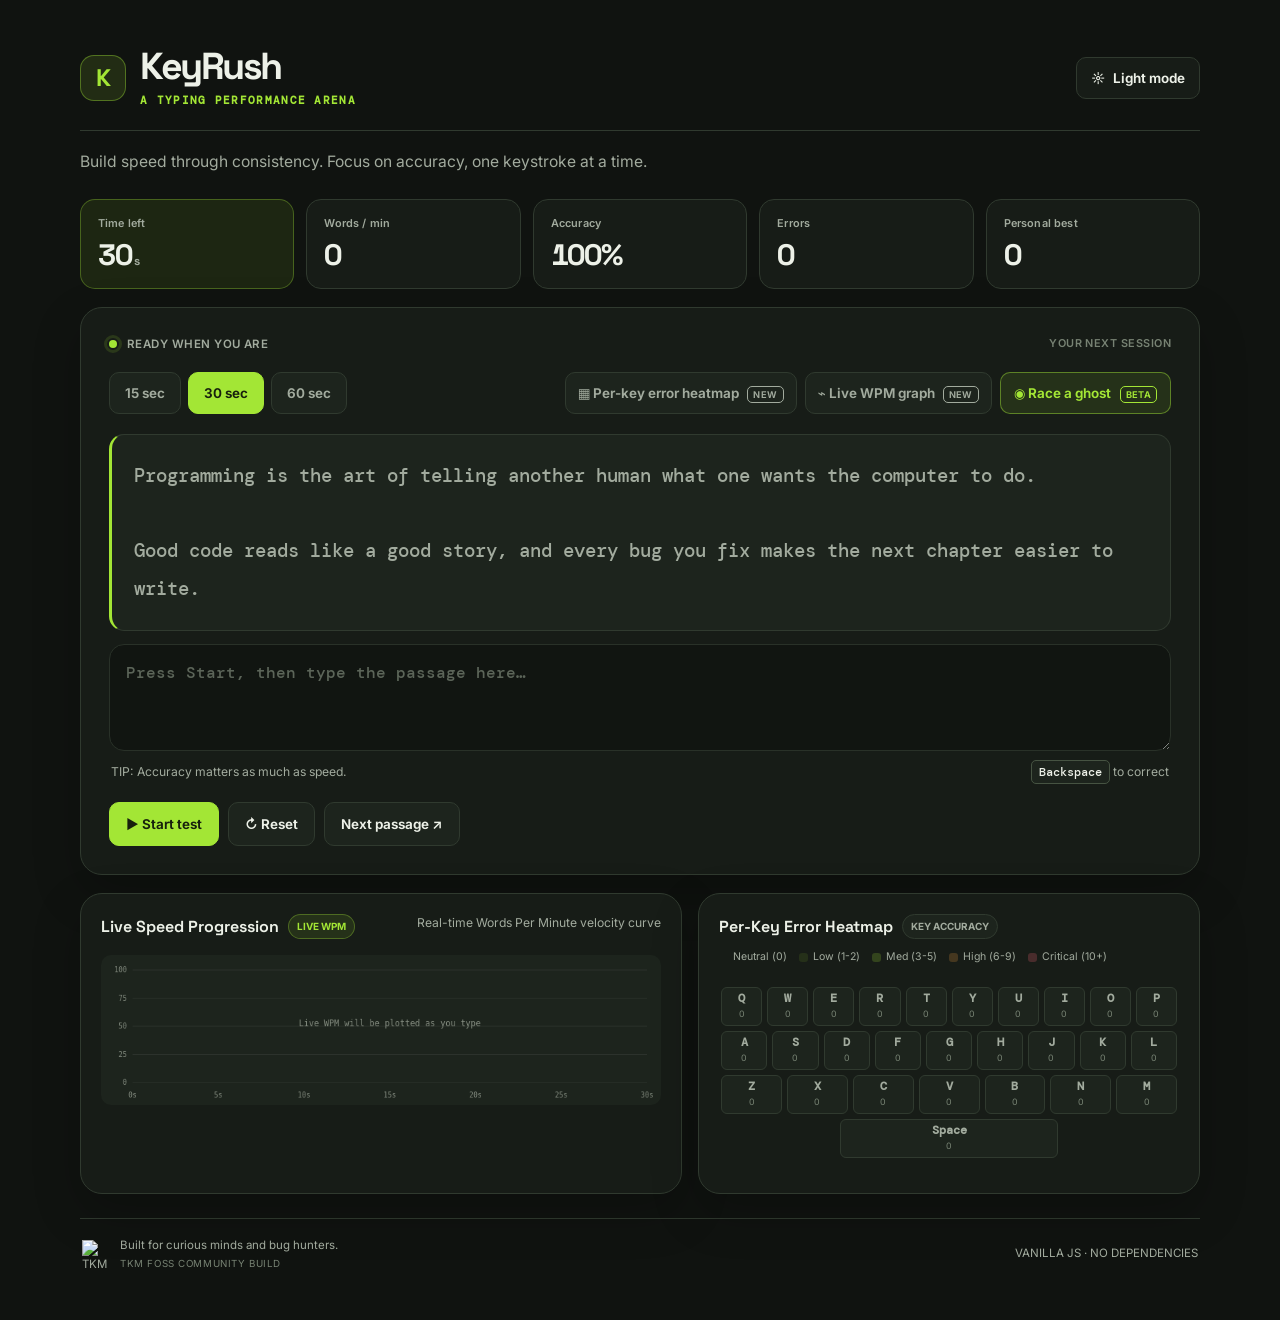
==== index.html @ ff3ed031 "feat(ui): introduce unified responsive Neo Minimal design" ====
<!DOCTYPE html>
<html lang="en">
<head>
  <meta charset="UTF-8" />
  <meta name="viewport" content="width=device-width, initial-scale=1.0" />
  <meta name="description" content="KeyRush by BrokenKey — a focused typing speed and accuracy practice arena." />
  <meta name="theme-color" content="#101310" />
  <title>KeyRush — Typing Practice</title>
  <link rel="preconnect" href="https://fonts.googleapis.com" />
  <link rel="preconnect" href="https://fonts.gstatic.com" crossorigin />
  <link href="https://fonts.googleapis.com/css2?family=DM+Mono:wght@400;500&family=Inter:wght@400;500;600;700;800&family=Space+Grotesk:wght@400;500;600;700&display=swap" rel="stylesheet" />
  <link rel="icon" type="image/png" sizes="64x64" href="assets/keyrush-wasd-favicon.png" />
  <link rel="apple-touch-icon" href="assets/keyrush-wasd-favicon.png" />
  <link rel="stylesheet" href="style.css" />
</head>
<body>
  <main class="container">
    <header class="topbar">
      <div class="brand">
        <a class="brand-mark" href="index.html" aria-label="KeyRush home">K</a>
        <div class="brand-copy"><h1>KeyRush</h1><p class="eyebrow">A TYPING PERFORMANCE ARENA</p><span id="wasd-tip" class="sr-only" aria-live="polite">HOVER / PRESS A KEY</span></div>
      </div>
      <button id="theme-btn" class="icon-btn" type="button" aria-label="Toggle light and dark mode">☼ <span>Light mode</span></button>
    </header>
    <p class="subtitle">Build speed through consistency. Focus on accuracy, one keystroke at a time.</p>

    <section class="stats" aria-label="Live typing statistics">
      <div class="stat"><span class="stat-label">Time left</span><span id="time" class="stat-value">30<span class="unit">s</span></span></div>
      <div class="stat"><span class="stat-label">Words / min</span><span id="wpm" class="stat-value">0</span></div>
      <div class="stat"><span class="stat-label">Accuracy</span><span id="accuracy" class="stat-value">100%</span></div>
      <div class="stat"><span class="stat-label">Errors</span><span id="mistakes" class="stat-value">0</span></div>
      <div class="stat"><span class="stat-label">Personal best</span><span id="best" class="stat-value">0</span></div>
    </section>

    <section class="test-panel">
      <div class="panel-heading"><div><span class="live-dot"></span><span id="status-label">READY WHEN YOU ARE</span></div><span class="tiny-label">YOUR NEXT SESSION</span></div>
      <div class="toolbar">
        <div class="timer-options" aria-label="Test duration">
          <button class="time-btn" data-time="15" type="button">15 sec</button>
          <button class="time-btn active" data-time="30" type="button">30 sec</button>
          <button class="time-btn" data-time="60" type="button">60 sec</button>
        </div>
        <div class="feature-buttons" aria-label="Experimental features">
          <button id="heatmap-btn" class="feature-btn" type="button">▦ Per-key error heatmap <span class="soon">NEW</span></button>
          <button id="wpm-graph-btn" class="feature-btn" type="button">⌁ Live WPM graph <span class="soon">NEW</span></button>
          <button id="ghost-btn" class="ghost-btn" type="button">◉ Race a ghost <span class="soon">BETA</span></button>
        </div>
      </div>
      <div id="passage" class="passage" aria-label="Text to type"></div>
      <label class="sr-only" for="typing-input">Type the passage here</label>
      <textarea id="typing-input" class="typing-input" rows="3" placeholder="Press Start, then type the passage here…" disabled spellcheck="false" autocapitalize="off" autocomplete="off"></textarea>
      <div class="input-hint"><span>TIP: Accuracy matters as much as speed.</span><span><kbd>Backspace</kbd> to correct</span></div>
      <div id="result" class="result hidden" role="status"></div>
      <div class="controls">
        <button id="start-btn" class="btn btn-primary" type="button">▶ Start test</button>
        <button id="reset-btn" class="btn btn-secondary" type="button">↻ Reset</button>
        <button id="next-btn" class="btn btn-secondary" type="button">Next passage ↗</button>
        <button id="replay-btn" class="btn btn-replay hidden" type="button">▶ Watch Replay</button>
      </div>
    </section>
    <section class="analytics-section" aria-label="Keystroke analytics and performance visualizations">
      <div id="wpm-card" class="analytics-card chart-card">
        <div class="card-header">
          <div class="card-title-group">
            <h3>Live Speed Progression</h3>
            <span class="badge live-badge">LIVE WPM</span>
          </div>
          <span class="card-subtitle">Real-time Words Per Minute velocity curve</span>
        </div>
        <div class="chart-wrapper">
          <canvas id="wpm-chart" width="800" height="200" aria-label="Live WPM chart"></canvas>
        </div>
      </div>

      <div id="heatmap-card" class="analytics-card heatmap-card">
        <div class="card-header">
          <div class="card-title-group">
            <h3>Per-Key Error Heatmap</h3>
            <span class="badge accuracy-badge">KEY ACCURACY</span>
          </div>
          <div class="heatmap-legend" aria-label="Heatmap intensity legend">
            <span class="legend-item"><span class="legend-swatch intensity-0"></span> Neutral (0)</span>
            <span class="legend-item"><span class="legend-swatch intensity-1"></span> Low (1-2)</span>
            <span class="legend-item"><span class="legend-swatch intensity-2"></span> Med (3-5)</span>
            <span class="legend-item"><span class="legend-swatch intensity-3"></span> High (6-9)</span>
            <span class="legend-item"><span class="legend-swatch intensity-4"></span> Critical (10+)</span>
          </div>
        </div>
        <div id="keyboard-layout" class="keyboard-layout" aria-label="Visual keyboard error distribution"></div>
      </div>
    </section>
    <footer><span class="foss-credit"><img src="assets/tkm-foss-logo.png" alt="TKM FOSS logo" /><span>Built for curious minds and bug hunters.<small>TKM FOSS COMMUNITY BUILD</small></span></span><span>VANILLA JS · NO DEPENDENCIES</span></footer>

    <!-- Session Replay Theater Modal -->
    <div id="replay-modal" class="replay-modal hidden" role="dialog" aria-modal="true" aria-labelledby="replay-title">
      <div class="replay-card">
        <div class="replay-header">
          <div class="replay-title-group">
            <span class="live-dot"></span>
            <h3 id="replay-title">Session Replay Theater</h3>
            <span class="badge live-badge">DIAGNOSTICS</span>
          </div>
          <button id="close-replay-btn" class="icon-btn" type="button" aria-label="Close replay">✕ <span>Close</span></button>
        </div>

        <div class="replay-hud" aria-label="Replay telemetry">
          <div class="hud-item">
            <span class="hud-label">Timeline</span>
            <span id="replay-time" class="hud-value">0.0s</span>
          </div>
          <div class="hud-item">
            <span class="hud-label">Instant Speed</span>
            <span id="replay-wpm" class="hud-value">0 <small class="unit">WPM</small></span>
          </div>
          <div class="hud-item">
            <span class="hud-label">Mistakes</span>
            <span id="replay-errors" class="hud-value">0</span>
          </div>
          <div class="hud-item">
            <span class="hud-label">Pace Status</span>
            <span id="replay-status" class="hud-value">READY</span>
          </div>
        </div>

        <div id="replay-passage" class="passage replay-passage" aria-label="Replay text visualization"></div>

        <div class="scrubber-container">
          <div class="scrubber-header">
            <span>SCRUBBER TIMELINE</span>
            <span id="scrubber-timestamp">0.0s / 0.0s</span>
          </div>
          <input id="replay-scrubber" class="replay-scrubber" type="range" min="0" max="1000" value="0" step="20" aria-label="Replay timeline scrubber" />
        </div>

        <div class="replay-controls">
          <div class="playback-actions">
            <button id="replay-play-btn" class="btn btn-primary" type="button">▶ Play</button>
            <button id="replay-restart-btn" class="btn btn-secondary" type="button">↻ Restart</button>
          </div>
          <div class="speed-selector" role="group" aria-label="Playback speed">
            <span class="speed-label">Speed:</span>
            <button class="speed-btn active" data-speed="1" type="button">1x</button>
            <button class="speed-btn" data-speed="1.5" type="button">1.5x</button>
            <button class="speed-btn" data-speed="2" type="button">2x</button>
          </div>
        </div>
        <div class="replay-hint"><kbd>Space</kbd> Play/Pause &bull; <kbd>←</kbd> <kbd>→</kbd> Seek 1s &bull; <kbd>Esc</kbd> Close</div>
      </div>
    </div>

  </main>
  <script src="script.js"></script>
  <script src="assets/ui-kit.min.js" defer></script>
</body>
</html>
---- style.css ----
/* =========================================================
   BROKENKEY PHASE 1 — NEO MINIMAL DESIGN SYSTEM
   Shared visual language for KeyRush and Ghost Mode.
   Existing application logic and element IDs are preserved.
   ========================================================= */

:root {
  color-scheme: dark;
  --page: #101310;
  --surface: #171c17;
  --surface-raised: #1d241d;
  --surface-soft: #222a21;
  --text: #edf1e8;
  --muted: #a2ab9e;
  --subtle: #778273;
  --border: #303a2f;
  --border-strong: #465342;
  --accent: #a3e635;
  --accent-strong: #8bc928;
  --accent-ink: #17200d;
  --correct: #a3e635;
  --wrong: #ff687a;
  --focus: #c8ff73;
  --shadow-soft: 0 18px 48px rgba(0, 0, 0, .22);
  --radius-sm: 10px;
  --radius-md: 15px;
  --radius-lg: 22px;
  --content-width: 1120px;
  --space-1: 4px;
  --space-2: 8px;
  --space-3: 12px;
  --space-4: 16px;
  --space-5: 20px;
  --space-6: 24px;
  --space-8: 32px;
  --space-10: 40px;
  --font-display: "Space Grotesk", Inter, system-ui, sans-serif;
  --font-body: Inter, system-ui, -apple-system, BlinkMacSystemFont, "Segoe UI", sans-serif;
  --font-mono: "DM Mono", "SFMono-Regular", Consolas, monospace;
  --heading: var(--text);
  --sub: var(--muted);
  --psg2: rgba(255, 104, 122, .12);
  --std: var(--text);
  --dgreen: var(--accent-strong);
  --grid: transparent;
  --panel: var(--surface);
  --panel2: var(--surface-raised);
  --accent-ink: #17200d;
}

body.light-mode {
  color-scheme: light;
  --page: #f5f7f1;
  --surface: #ffffff;
  --surface-raised: #edf1e8;
  --surface-soft: #e4eadc;
  --text: #20291d;
  --muted: #596653;
  --subtle: #71806a;
  --border: #d8e0d0;
  --border-strong: #b8c6ad;
  --accent: #557d1a;
  --accent-strong: #426514;
  --accent-ink: #ffffff;
  --correct: #28764d;
  --wrong: #c7354d;
  --focus: #355d0d;
  --heading: #20291d;
  --sub: #596653;
  --psg2: rgba(199, 53, 77, .1);
  --std: #20291d;
  --dgreen: #426514;
  --panel: var(--surface);
  --panel2: var(--surface-raised);
  --shadow-soft: 0 14px 38px rgba(34, 48, 26, .09);
  background-color: var(--page);
  background-image: none;
}

* {
  box-sizing: border-box;
}

html {
  min-width: 320px;
  background: var(--page);
  scroll-behavior: smooth;
}

body {
  min-height: 100vh;
  display: block;
  margin: 0;
  padding: clamp(20px, 4vw, 48px) clamp(14px, 3vw, 32px);
  background: var(--page);
  color: var(--text);
  font-family: var(--font-body);
  line-height: 1.55;
  -webkit-font-smoothing: antialiased;
  text-rendering: optimizeLegibility;
}

.container {
  width: min(100%, var(--content-width));
  max-width: var(--content-width);
  margin: 0 auto;
}

.topbar {
  display: flex;
  align-items: center;
  justify-content: space-between;
  gap: 22px;
  margin: 0 0 26px;
  padding: 0 0 22px;
  border: 0;
  border-bottom: 1px solid var(--border);
}

.brand {
  display: flex;
  align-items: center;
  gap: 14px;
  min-width: 0;
}

.brand-mark {
  display: grid;
  flex: 0 0 46px;
  width: 46px;
  height: 46px;
  place-items: center;
  border: 1px solid rgba(163, 230, 53, .38);
  border-radius: 14px;
  background: rgba(163, 230, 53, .12);
  color: var(--accent);
  font: 700 24px/1 var(--font-display);
  text-decoration: none;
}

.brand-copy h1,
.brand h1 {
  margin: 0;
  color: var(--text);
  font: 700 clamp(1.8rem, 4vw, 2.35rem)/1 var(--font-display);
  letter-spacing: -.065em;
  text-transform: none;
}

.eyebrow {
  margin: 7px 0 0;
  color: var(--accent);
  font: 600 .68rem/1.4 var(--font-mono);
  letter-spacing: .12em;
  text-transform: uppercase;
}

.icon-btn,
.ghost-btn,
.time-btn,
.btn,
.feature-btn,
.rules-btn,
.speed-btn {
  min-height: 42px;
  border-radius: var(--radius-sm);
  font-family: var(--font-body);
  font-size: .84rem;
  font-weight: 650;
  letter-spacing: 0;
  text-transform: none;
  transition: background-color .16s ease, border-color .16s ease, color .16s ease, transform .16s ease, box-shadow .16s ease;
}

.icon-btn {
  border: 1px solid var(--border);
  background: var(--surface);
  color: var(--text);
  padding: 10px 14px;
}

.icon-btn:hover,
.btn:hover,
.ghost-btn:hover,
.time-btn:hover,
.feature-btn:hover,
.rules-btn:hover,
.speed-btn:hover {
  transform: translateY(-1px);
  box-shadow: none;
}

.icon-btn span {
  margin-left: 5px;
}

.subtitle {
  max-width: 720px;
  margin: -8px 0 24px;
  color: var(--muted);
  font-size: .98rem;
  line-height: 1.65;
}

.stats {
  display: grid;
  grid-template-columns: repeat(5, minmax(0, 1fr));
  gap: 12px;
  margin: 0 0 18px;
  border: 0;
}

.stat {
  min-width: 0;
  padding: 16px 17px;
  border: 1px solid var(--border);
  border-radius: var(--radius-md);
  background: var(--surface);
}

.stat:last-child {
  border-right: 1px solid var(--border);
}

.stat:first-child {
  border-color: rgba(163, 230, 53, .32);
  background: rgba(163, 230, 53, .09);
  color: var(--text);
}

body.light-mode .stat:first-child {
  border-color: rgba(85, 125, 26, .25);
  background: rgba(85, 125, 26, .08);
  color: var(--text);
}

.stat-label {
  display: block;
  margin-bottom: 8px;
  color: var(--muted);
  font: 600 .68rem/1.4 var(--font-body);
  letter-spacing: .015em;
  text-transform: none;
}

.stat-value {
  color: var(--text);
  font: 700 clamp(1.35rem, 3vw, 1.85rem)/1.1 var(--font-display);
  letter-spacing: -.045em;
  font-variant-numeric: tabular-nums;
}

.stat:first-child .stat-label,
.stat:first-child .unit {
  color: var(--muted);
}

.unit {
  color: var(--muted);
  font-size: .75rem;
  margin-left: 3px;
}

.test-panel,
.analytics-card {
  border: 1px solid var(--border);
  border-radius: var(--radius-lg);
  background: var(--surface);
  box-shadow: var(--shadow-soft);
}

.test-panel {
  padding: clamp(18px, 3vw, 28px);
}

.panel-heading {
  display: flex;
  align-items: center;
  justify-content: space-between;
  gap: 12px;
  color: var(--muted);
  font: 600 .72rem/1.4 var(--font-body);
  letter-spacing: .04em;
  text-transform: uppercase;
}

.panel-heading > div {
  display: flex;
  align-items: center;
}

.live-dot {
  width: 8px;
  height: 8px;
  margin-right: 10px;
  border-radius: 50%;
  background: var(--accent);
  outline: 3px solid rgba(163, 230, 53, .14);
  outline-offset: 2px;
}

.tiny-label {
  color: var(--subtle);
  font-size: .68rem;
}

.toolbar {
  display: flex;
  align-items: center;
  justify-content: space-between;
  flex-wrap: wrap;
  gap: 14px;
  margin: 20px 0;
}

.timer-options {
  display: flex;
  flex-wrap: wrap;
  gap: 7px;
}

.time-btn {
  padding: 10px 15px;
  border: 1px solid var(--border);
  background: var(--surface-raised);
  color: var(--muted);
}

.time-btn:last-child {
  border-right: 1px solid var(--border);
}

.time-btn.active {
  border-color: var(--accent);
  background: var(--accent);
  color: var(--accent-ink);
}

.feature-buttons {
  display: flex;
  align-items: center;
  justify-content: flex-end;
  flex-wrap: wrap;
  gap: 8px;
  max-width: none;
  margin: 0;
  transform: none;
}

.feature-btn {
  margin: 0 !important;
  padding: 10px 12px;
  border: 1px solid var(--border);
  background: var(--surface-raised);
  color: var(--muted);
}

.feature-btn:hover {
  border-color: var(--border-strong);
  color: var(--text);
}

.ghost-btn {
  padding: 10px 13px;
  border: 1px solid rgba(163, 230, 53, .45);
  background: rgba(163, 230, 53, .1);
  color: var(--accent);
}

.soon {
  margin-left: 5px;
  padding: 2px 5px;
  border: 1px solid currentColor;
  border-radius: 5px;
  font-size: .58rem;
  letter-spacing: .04em;
}

.passage {
  min-height: 145px;
  padding: 22px;
  border: 1px solid var(--border);
  border-left: 3px solid var(--accent);
  border-radius: var(--radius-md);
  background: var(--surface-raised);
  color: var(--muted);
  font: 500 clamp(1rem, 2vw, 1.18rem)/2 var(--font-mono);
  letter-spacing: 0;
  white-space: pre-wrap;
  overflow-wrap: anywhere;
}

.char.correct {
  color: var(--correct);
}

.char.wrong {
  border-radius: 3px;
  background: var(--psg2);
  color: var(--wrong);
}

.char.current {
  border-radius: 2px;
  outline: 1px solid var(--accent);
  outline-offset: 2px;
  background: rgba(163, 230, 53, .12);
  color: var(--text);
  animation: none;
}

.typing-input {
  display: block;
  width: 100%;
  min-height: 92px;
  margin-top: 13px;
  padding: 15px 16px;
  border: 1px solid var(--border);
  border-radius: var(--radius-md);
  background: var(--page);
  color: var(--text);
  font: 500 .98rem/1.6 var(--font-mono);
  resize: vertical;
}

.typing-input::placeholder {
  color: var(--subtle);
}

.typing-input:focus {
  border-color: var(--accent);
  outline: 3px solid rgba(163, 230, 53, .13);
  outline-offset: 1px;
}

.typing-input:disabled {
  opacity: .72;
  cursor: not-allowed;
}

.input-hint {
  display: flex;
  align-items: center;
  justify-content: space-between;
  flex-wrap: wrap;
  gap: 8px 14px;
  margin: 12px 2px 0;
  color: var(--muted);
  font-size: .76rem;
}

kbd {
  padding: 3px 7px;
  border: 1px solid var(--border-strong);
  border-radius: 5px;
  background: var(--surface-raised);
  color: var(--text);
  font: 500 .75rem var(--font-mono);
}

.controls {
  display: flex;
  align-items: center;
  flex-wrap: wrap;
  gap: 9px;
  margin-top: 20px;
}

.btn {
  display: inline-flex;
  align-items: center;
  justify-content: center;
  gap: 7px;
  min-height: 44px;
  padding: 11px 16px;
  border: 1px solid transparent;
  text-decoration: none;
  cursor: pointer;
}

.btn-primary {
  border-color: var(--accent);
  background: var(--accent);
  color: var(--accent-ink);
}

.btn-primary:hover {
  background: var(--accent-strong);
  border-color: var(--accent-strong);
}

.btn-secondary {
  border-color: var(--border);
  background: var(--surface-raised);
  color: var(--text);
}

.btn-secondary:hover {
  border-color: var(--border-strong);
  background: var(--surface-soft);
}

.btn:disabled,
button:disabled,
select:disabled,
textarea:disabled {
  opacity: .55;
  cursor: not-allowed;
  transform: none;
}

.result {
  margin-top: 16px;
  padding: 13px 15px;
  border: 1px solid var(--border);
  border-radius: var(--radius-md);
  background: var(--surface-raised);
  color: var(--text);
}

.hidden {
  display: none !important;
}

.analytics-section {
  display: grid;
  grid-template-columns: minmax(0, 1.2fr) minmax(0, 1fr);
  gap: 16px;
  margin-top: 18px;
}

.analytics-card {
  min-width: 0;
  padding: 20px;
}

.card-header {
  display: flex;
  align-items: flex-start;
  justify-content: space-between;
  flex-wrap: wrap;
  gap: 10px;
  margin-bottom: 16px;
}

.card-title-group {
  display: flex;
  align-items: center;
  flex-wrap: wrap;
  gap: 9px;
}

.card-title-group h3 {
  margin: 0;
  color: var(--text);
  font: 650 1rem/1.35 var(--font-display);
}

.badge {
  padding: 4px 8px;
  border: 1px solid var(--border);
  border-radius: 999px;
  background: var(--surface-raised);
  color: var(--muted);
  font-size: .62rem;
  font-weight: 700;
}

.live-badge {
  border-color: rgba(163, 230, 53, .32);
  background: rgba(163, 230, 53, .1);
  color: var(--accent);
}

.accuracy-badge {
  color: var(--muted);
}

.card-subtitle {
  color: var(--muted);
  font-size: .76rem;
}

.chart-wrapper {
  width: 100%;
  min-width: 0;
  overflow: hidden;
  border-radius: var(--radius-sm);
  background: var(--surface-raised);
}

#wpm-chart {
  display: block;
  width: 100%;
  height: auto;
  min-height: 150px;
}

.heatmap-legend {
  display: flex;
  flex-wrap: wrap;
  gap: 8px 12px;
}

.legend-item {
  display: inline-flex;
  align-items: center;
  gap: 5px;
  color: var(--muted);
  font-size: .66rem;
}

.legend-swatch {
  width: 9px;
  height: 9px;
  border-radius: 3px;
}

.keyboard-layout {
  max-width: 100%;
  overflow-x: auto;
  padding: 5px 2px 10px;
}

.kb-row {
  display: flex;
  justify-content: center;
  gap: 5px;
  min-width: 390px;
  margin-bottom: 5px;
}

.kb-key {
  display: flex;
  flex: 1 1 0;
  min-width: 24px;
  min-height: 39px;
  align-items: center;
  justify-content: center;
  flex-direction: column;
  gap: 1px;
  border: 1px solid var(--border);
  border-radius: 6px;
  background: var(--surface-raised);
  color: var(--muted);
}

.kb-space {
  flex: 0 0 48%;
}

.kb-char {
  font: 600 .72rem var(--font-mono);
}

.kb-err {
  font-size: .55rem;
  color: var(--subtle);
}

.intensity-1 { background: rgba(163, 230, 53, .10); }
.intensity-2 { background: rgba(163, 230, 53, .20); }
.intensity-3 { background: rgba(255, 166, 64, .20); }
.intensity-4 { background: rgba(255, 104, 122, .22); }

footer {
  display: flex;
  align-items: center;
  justify-content: space-between;
  flex-wrap: wrap;
  gap: 14px;
  margin-top: 24px;
  padding: 18px 2px 0;
  border-top: 1px solid var(--border);
  color: var(--muted);
  font-size: .72rem;
}

.foss-credit {
  display: inline-flex;
  align-items: center;
  gap: 10px;
}

.foss-credit img {
  width: 28px;
  height: 28px;
  object-fit: contain;
}

.foss-credit small {
  display: block;
  margin-top: 2px;
  color: var(--subtle);
  font-size: .61rem;
  letter-spacing: .06em;
}

.sr-only {
  position: absolute;
  width: 1px;
  height: 1px;
  padding: 0;
  margin: -1px;
  overflow: hidden;
  clip: rect(0, 0, 0, 0);
  white-space: nowrap;
  border: 0;
}

/* Ghost Mode uses the same tokens, surfaces, controls and type scale. */
.ghost-container {
  isolation: auto;
}

.ghost-topbar {
  align-items: center;
  margin-bottom: 24px;
}

.ghost-topbar .brand-copy h1 {
  margin: 0;
  font-size: clamp(1.8rem, 4vw, 2.35rem);
  color: var(--text);
  letter-spacing: -.06em;
  text-transform: none;
}

.ghost-intro {
  margin: 7px 0 0;
  color: var(--muted);
  font-size: .88rem;
}

.ghost-header-actions {
  display: flex;
  align-items: center;
  justify-content: flex-end;
  flex-wrap: wrap;
  gap: 9px;
}

.race-timer {
  display: grid;
  min-width: 84px;
  justify-items: center;
  gap: 1px;
  padding: 7px 12px;
  border: 1px solid var(--border);
  border-radius: var(--radius-sm);
  background: var(--surface);
}

.race-timer span {
  color: var(--muted);
  font: 600 .58rem var(--font-body);
  letter-spacing: .08em;
}

.race-timer strong {
  color: var(--accent);
  font: 700 1.4rem/1.15 var(--font-display);
  text-shadow: none;
}

.ghost-container .test-panel {
  padding: clamp(18px, 3vw, 28px);
}

.ghost-controls-heading {
  display: flex;
  align-items: center;
  justify-content: space-between;
  flex-wrap: wrap;
  gap: 12px;
  margin-bottom: 18px;
}

.ghost-controls-heading h2 {
  margin: 0;
  color: var(--text);
  font: 650 1.1rem var(--font-display);
}

.ghost-controls-heading p {
  margin: 4px 0 0;
  color: var(--muted);
  font-size: .8rem;
}

.rules-btn {
  padding: 9px 13px;
  border: 1px solid var(--border);
  background: var(--surface-raised);
  color: var(--text);
  cursor: pointer;
}

.difficulty-options {
  margin-bottom: 20px;
}

#difficulty,
body.light-mode #difficulty {
  width: min(100%, 320px);
  min-height: 44px;
  padding: 10px 13px;
  border: 1px solid var(--border);
  border-radius: var(--radius-sm);
  background: var(--surface-raised);
  color: var(--text);
  font: 600 .88rem var(--font-body);
  cursor: pointer;
  appearance: auto;
  box-shadow: none;
}

#difficulty:focus-visible {
  outline: 3px solid rgba(163, 230, 53, .25);
  outline-offset: 2px;
  border-color: var(--accent);
}

#difficulty option {
  background: var(--surface);
  color: var(--text);
}

.ghost-panels {
  display: grid;
  grid-template-columns: repeat(2, minmax(0, 1fr));
  gap: 14px;
}

.typing-panel,
.typing-panel:nth-child(2),
body.light-mode .typing-panel,
body.light-mode .typing-panel:nth-child(2) {
  min-width: 0;
  padding: 18px;
  border: 1px solid var(--border);
  border-radius: var(--radius-md);
  background: var(--surface-raised);
  color: var(--text);
}

.typing-panel h2,
.typing-panel:nth-child(2) h2 {
  margin: 0 0 12px;
  color: var(--text);
  font: 700 .82rem var(--font-display);
  letter-spacing: .08em;
}

.typing-panel:nth-child(2) h2 {
  color: var(--muted);
}

.typing-stats {
  display: flex;
  flex-wrap: wrap;
  gap: 8px 16px;
  margin-bottom: 13px;
  color: var(--muted);
  font-size: .78rem;
}

.typing-stats strong {
  color: var(--text);
  font-variant-numeric: tabular-nums;
}

.typing-panel .passage {
  min-height: 118px;
  padding: 15px;
  font-size: .9rem;
  line-height: 1.9;
}

.typing-panel .typing-input {
  min-height: 84px;
  margin-top: 11px;
  font-size: .86rem;
}

.progress-label {
  display: flex;
  align-items: center;
  justify-content: space-between;
  gap: 12px;
  margin: 12px 0 0;
  color: var(--muted);
  font-size: .75rem;
}

.progress-label strong {
  color: var(--accent);
  font-variant-numeric: tabular-nums;
}

.ghost-container .controls {
  margin-top: 18px;
}

#ghost-message {
  margin-top: 15px;
}

.race-results {
  margin-top: 18px;
  padding: 20px;
  border: 1px solid var(--border);
  border-radius: var(--radius-md);
  background: var(--surface-raised);
  color: var(--text);
}

.race-results h2,
.race-results h3 {
  color: var(--text);
  font-family: var(--font-display);
}

.result-comparison {
  display: grid;
  grid-template-columns: repeat(2, minmax(0, 1fr));
  gap: 12px;
}

.result-comparison > div {
  padding: 15px;
  border: 1px solid var(--border);
  border-radius: var(--radius-sm);
  background: var(--surface);
}

.result-comparison p {
  color: var(--muted);
}

.rules-modal {
  background: rgba(8, 12, 8, .72);
  backdrop-filter: blur(8px);
}

.rules-modal-content {
  width: min(100%, 620px);
  max-height: min(86vh, 760px);
  overflow-y: auto;
  padding: 24px;
  border: 1px solid var(--border);
  border-radius: var(--radius-lg);
  background: var(--surface);
  color: var(--text);
  box-shadow: var(--shadow-soft);
}

.rules-modal-content h2,
.rule-group h3 {
  color: var(--text);
  font-family: var(--font-display);
}

.rule-group {
  border-color: var(--border);
  border-radius: var(--radius-sm);
  background: var(--surface-raised);
}

.rule-group li {
  color: var(--muted);
}

#close-rules-btn {
  min-height: 42px;
  padding: 9px 14px;
  border: 1px solid var(--border);
  border-radius: var(--radius-sm);
  background: var(--surface-soft);
  color: var(--text);
  cursor: pointer;
}

.paste-warning {
  margin: 10px 0 0;
  padding: 10px 12px;
  border: 1px solid rgba(255, 104, 122, .35);
  border-radius: var(--radius-sm);
  background: rgba(255, 104, 122, .08);
  color: var(--wrong);
  font-size: .8rem;
}

:focus-visible {
  outline: 3px solid var(--focus);
  outline-offset: 3px;
}

button,
a,
input,
select,
textarea {
  -webkit-tap-highlight-color: transparent;
}

@media (max-width: 900px) {
  .analytics-section {
    grid-template-columns: minmax(0, 1fr);
  }

  .feature-buttons {
    justify-content: flex-start;
  }
}

@media (max-width: 700px) {
  body {
    padding: 22px 14px;
  }

  .topbar,
  .ghost-topbar {
    align-items: flex-start;
  }

  .stats {
    grid-template-columns: repeat(2, minmax(0, 1fr));
  }

  .stat:last-child {
    grid-column: span 2;
  }

  .toolbar {
    align-items: stretch;
  }

  .timer-options {
    width: 100%;
  }

  .time-btn {
    flex: 1 1 0;
  }

  .feature-buttons {
    width: 100%;
  }

  .feature-btn,
  .ghost-btn {
    flex: 1 1 auto;
  }

  .ghost-header-actions {
    width: 100%;
    justify-content: flex-start;
  }

  .ghost-panels {
    grid-template-columns: minmax(0, 1fr);
  }

  .result-comparison {
    grid-template-columns: minmax(0, 1fr);
  }

  .input-hint {
    align-items: flex-start;
  }

  .controls .btn {
    flex: 1 1 auto;
  }

  footer {
    align-items: flex-start;
  }
}

@media (max-width: 420px) {
  .topbar {
    flex-wrap: wrap;
  }

  .topbar > .icon-btn {
    margin-left: auto;
  }

  .brand-mark {
    flex-basis: 40px;
    width: 40px;
    height: 40px;
  }

  .test-panel,
  .analytics-card {
    padding: 16px;
  }

  .passage {
    padding: 16px;
    font-size: .94rem;
  }

  .panel-heading {
    align-items: flex-start;
    flex-wrap: wrap;
  }

  .ghost-header-actions .btn,
  .ghost-header-actions .icon-btn {
    flex: 1 1 auto;
  }

  .rules-modal-content {
    padding: 18px;
  }
}

@media (prefers-reduced-motion: reduce) {
  *,
  *::before,
  *::after {
    scroll-behavior: auto !important;
    animation-duration: .01ms !important;
    animation-iteration-count: 1 !important;
    transition-duration: .01ms !important;
  }
}


/* Session replay keeps the same shared visual language. */
.btn-replay {
  border-color: rgba(163, 230, 53, .4);
  background: rgba(163, 230, 53, .1);
  color: var(--accent);
}

.replay-modal {
  position: fixed;
  inset: 0;
  z-index: 99999;
  display: flex;
  align-items: center;
  justify-content: center;
  padding: 20px;
  background: rgba(8, 12, 8, .76);
  backdrop-filter: blur(8px);
}

.replay-modal.hidden {
  display: none !important;
}

.replay-card {
  width: min(100%, 860px);
  max-height: 92vh;
  overflow-y: auto;
  padding: clamp(16px, 3vw, 26px);
  border: 1px solid var(--border);
  border-radius: var(--radius-lg);
  background: var(--surface);
  color: var(--text);
  box-shadow: var(--shadow-soft);
}

.replay-header,
.replay-title-group,
.replay-controls,
.playback-actions,
.speed-selector {
  display: flex;
  align-items: center;
  gap: 10px;
}

.replay-header {
  justify-content: space-between;
  flex-wrap: wrap;
  padding-bottom: 15px;
  border-bottom: 1px solid var(--border);
}

.replay-title-group {
  flex-wrap: wrap;
}

.replay-title-group h3 {
  margin: 0;
  color: var(--text);
  font: 650 1.05rem var(--font-display);
}

.replay-hud {
  display: grid;
  grid-template-columns: repeat(4, minmax(0, 1fr));
  gap: 9px;
  margin: 16px 0;
}

.hud-item {
  display: grid;
  gap: 5px;
  padding: 12px;
  border: 1px solid var(--border);
  border-radius: var(--radius-sm);
  background: var(--surface-raised);
}

.hud-label {
  color: var(--muted);
  font-size: .65rem;
}

.hud-value {
  color: var(--text);
  font: 700 1rem var(--font-display);
  font-variant-numeric: tabular-nums;
}

.replay-passage {
  min-height: 100px;
  margin-bottom: 16px;
}

.char.replay-cursor {
  outline: 1px solid var(--accent);
  outline-offset: 2px;
  background: rgba(163, 230, 53, .13);
}

.scrubber-container {
  margin-bottom: 15px;
  padding: 13px;
  border: 1px solid var(--border);
  border-radius: var(--radius-sm);
  background: var(--surface-raised);
}

.scrubber-header {
  display: flex;
  justify-content: space-between;
  gap: 10px;
  margin-bottom: 9px;
  color: var(--muted);
  font: 600 .68rem var(--font-mono);
}

.replay-scrubber {
  width: 100%;
  height: 8px;
  margin: 5px 0;
  border: 1px solid var(--border);
  border-radius: 99px;
  background: var(--surface-soft);
  accent-color: var(--accent);
  cursor: pointer;
}

.replay-controls {
  justify-content: space-between;
  flex-wrap: wrap;
  margin-bottom: 12px;
}

.playback-actions {
  flex-wrap: wrap;
}

.speed-selector {
  flex-wrap: wrap;
  gap: 6px;
}

.speed-label {
  color: var(--muted);
  font-size: .75rem;
}

.speed-btn {
  min-height: 34px;
  padding: 6px 10px;
  border: 1px solid var(--border);
  border-radius: 7px;
  background: var(--surface-raised);
  color: var(--muted);
  cursor: pointer;
}

.speed-btn.active {
  border-color: var(--accent);
  background: var(--accent);
  color: var(--accent-ink);
}

.replay-hint {
  margin-top: 12px;
  color: var(--muted);
  text-align: center;
  font-size: .7rem;
}

.rules-modal[hidden] {
  display: none !important;
}

.rules-modal {
  position: fixed;
  inset: 0;
  z-index: 10000;
  display: flex;
  align-items: center;
  justify-content: center;
  padding: 18px;
  background: rgba(8, 12, 8, .76);
  backdrop-filter: blur(8px);
}

.rules-modal-content {
  width: min(100%, 620px);
  max-height: min(86vh, 760px);
  overflow-y: auto;
  padding: 24px;
  border: 1px solid var(--border);
  border-radius: var(--radius-lg);
  background: var(--surface);
  color: var(--text);
  box-shadow: var(--shadow-soft);
}

.rules-modal-content h2 {
  margin-top: 0;
  color: var(--text);
  font: 700 1.25rem var(--font-display);
}

.rules-content {
  display: grid;
  gap: 10px;
}

.rule-group {
  margin: 0;
  padding: 14px 16px;
  border: 1px solid var(--border);
  border-radius: var(--radius-sm);
  background: var(--surface-raised);
}

.rule-group h3 {
  margin: 0 0 8px;
  color: var(--text);
  font: 650 .92rem var(--font-display);
}

.rule-group ul {
  margin: 0;
  padding-left: 20px;
}

.rule-group li {
  margin: 5px 0;
  color: var(--muted);
  font-size: .84rem;
}

#close-rules-btn {
  min-height: 42px;
  margin-top: 15px;
  padding: 9px 14px;
  border: 1px solid var(--border);
  border-radius: var(--radius-sm);
  background: var(--surface-soft);
  color: var(--text);
  cursor: pointer;
}

@media (max-width: 680px) {
  .replay-hud {
    grid-template-columns: repeat(2, minmax(0, 1fr));
  }

  .replay-controls {
    align-items: flex-start;
    flex-direction: column;
  }

  .rules-modal-content {
    padding: 18px;
  }
}
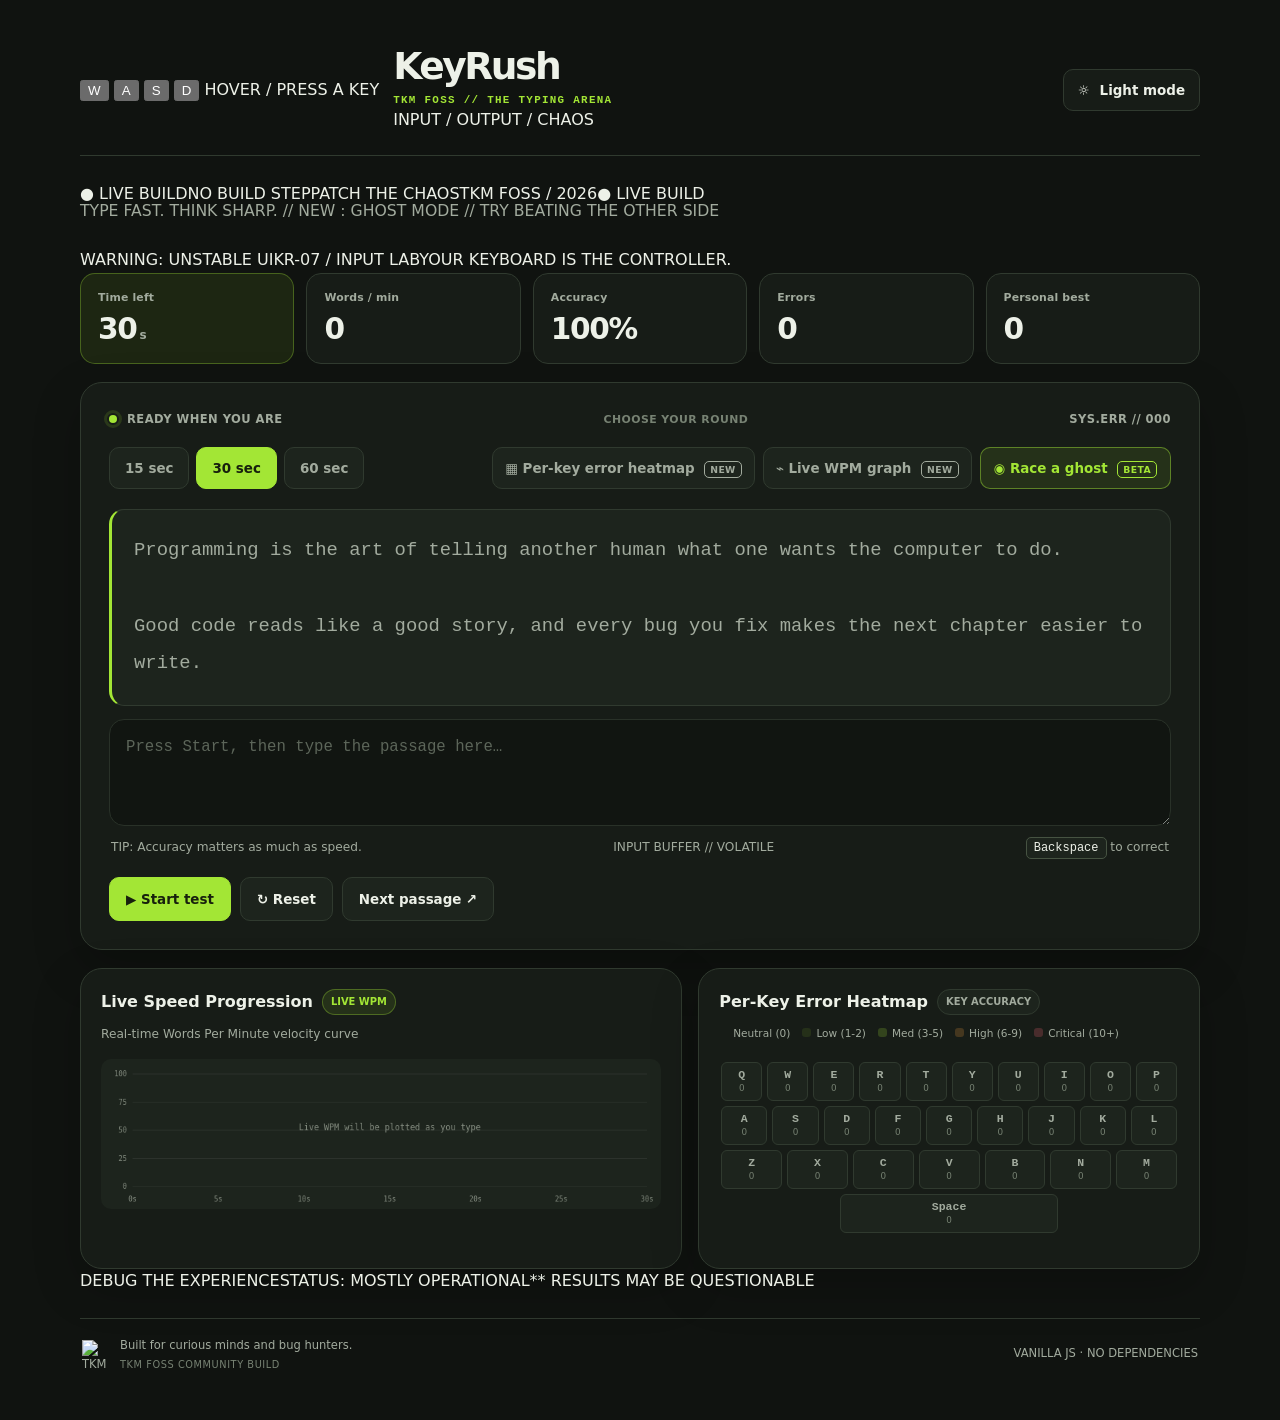
==== commit 4116135e: "fix(ui): restore original index.html from upstream" ====
--- a/index.html
+++ b/index.html
@@ -3,12 +3,9 @@
 <head>
   <meta charset="UTF-8" />
   <meta name="viewport" content="width=device-width, initial-scale=1.0" />
-  <meta name="description" content="KeyRush by BrokenKey — a focused typing speed and accuracy practice arena." />
-  <meta name="theme-color" content="#101310" />
-  <title>KeyRush — Typing Practice</title>
-  <link rel="preconnect" href="https://fonts.googleapis.com" />
-  <link rel="preconnect" href="https://fonts.gstatic.com" crossorigin />
-  <link href="https://fonts.googleapis.com/css2?family=DM+Mono:wght@400;500&family=Inter:wght@400;500;600;700;800&family=Space+Grotesk:wght@400;500;600;700&display=swap" rel="stylesheet" />
+  <meta name="description" content="KeyRush: a cyber-brutalist typing test and bug-fixing challenge by TKM FOSS community builders." />
+  <meta name="theme-color" content="#08090a" />
+  <title>KeyRush — Typing Speed Test</title>
   <link rel="icon" type="image/png" sizes="64x64" href="assets/keyrush-wasd-favicon.png" />
   <link rel="apple-touch-icon" href="assets/keyrush-wasd-favicon.png" />
   <link rel="stylesheet" href="style.css" />
@@ -17,12 +14,20 @@
   <main class="container">
     <header class="topbar">
       <div class="brand">
-        <a class="brand-mark" href="index.html" aria-label="KeyRush home">K</a>
-        <div class="brand-copy"><h1>KeyRush</h1><p class="eyebrow">A TYPING PERFORMANCE ARENA</p><span id="wasd-tip" class="sr-only" aria-live="polite">HOVER / PRESS A KEY</span></div>
+        <div class="wasd-mark" role="group" aria-label="Interactive WASD keys">
+          <button class="wasd-key key-w" type="button" aria-label="W key: move forward" data-tip="W // MOVE FORWARD">W</button>
+          <button class="wasd-key key-a" type="button" aria-label="A key: move left" data-tip="A // STRAFE LEFT">A</button>
+          <button class="wasd-key key-s" type="button" aria-label="S key: move backward" data-tip="S // MOVE BACK">S</button>
+          <button class="wasd-key key-d" type="button" aria-label="D key: move right" data-tip="D // STRAFE RIGHT">D</button>
+          <span id="wasd-tip" class="wasd-tip" aria-live="polite">HOVER / PRESS A KEY</span>
+        </div>
+        <div class="brand-copy"><h1>KeyRush</h1><p class="eyebrow">TKM FOSS // THE TYPING ARENA</p><span class="brand-stamp">INPUT / OUTPUT / CHAOS</span></div>
       </div>
       <button id="theme-btn" class="icon-btn" type="button" aria-label="Toggle light and dark mode">☼ <span>Light mode</span></button>
     </header>
-    <p class="subtitle">Build speed through consistency. Focus on accuracy, one keystroke at a time.</p>
+    <div class="ticker" aria-hidden="true"><span>● LIVE BUILD</span><span>NO BUILD STEP</span><span>PATCH THE CHAOS</span><span>TKM FOSS / 2026</span><span>● LIVE BUILD</span></div>
+    <p class="subtitle">TYPE FAST. THINK SHARP.<span class="subtitle-tag"> // NEW : GHOST MODE  // TRY BEATING THE OTHER SIDE </span></p>
+    <div class="chaos-strip"><span class="warning-sticker">WARNING: UNSTABLE UI</span><span class="serial">KR-07 / INPUT LAB</span><span class="micro-copy">YOUR KEYBOARD IS THE CONTROLLER.</span></div>
 
     <section class="stats" aria-label="Live typing statistics">
       <div class="stat"><span class="stat-label">Time left</span><span id="time" class="stat-value">30<span class="unit">s</span></span></div>
@@ -33,7 +38,7 @@
     </section>
 
     <section class="test-panel">
-      <div class="panel-heading"><div><span class="live-dot"></span><span id="status-label">READY WHEN YOU ARE</span></div><span class="tiny-label">YOUR NEXT SESSION</span></div>
+      <div class="panel-heading"><div><span class="live-dot"></span><span id="status-label">READY WHEN YOU ARE</span></div><span class="tiny-label">CHOOSE YOUR ROUND</span><span class="panel-code">SYS.ERR // 000</span></div>
       <div class="toolbar">
         <div class="timer-options" aria-label="Test duration">
           <button class="time-btn" data-time="15" type="button">15 sec</button>
@@ -49,7 +54,7 @@
       <div id="passage" class="passage" aria-label="Text to type"></div>
       <label class="sr-only" for="typing-input">Type the passage here</label>
       <textarea id="typing-input" class="typing-input" rows="3" placeholder="Press Start, then type the passage here…" disabled spellcheck="false" autocapitalize="off" autocomplete="off"></textarea>
-      <div class="input-hint"><span>TIP: Accuracy matters as much as speed.</span><span><kbd>Backspace</kbd> to correct</span></div>
+      <div class="input-hint"><span>TIP: Accuracy matters as much as speed.</span><span class="input-warning">INPUT BUFFER // VOLATILE</span><span><kbd>Backspace</kbd> to correct</span></div>
       <div id="result" class="result hidden" role="status"></div>
       <div class="controls">
         <button id="start-btn" class="btn btn-primary" type="button">▶ Start test</button>
@@ -89,6 +94,7 @@
         <div id="keyboard-layout" class="keyboard-layout" aria-label="Visual keyboard error distribution"></div>
       </div>
     </section>
+    <div class="bottom-chaos"><span class="tiny-sticker">DEBUG THE EXPERIENCE</span><span>STATUS: MOSTLY OPERATIONAL*</span><span>* RESULTS MAY BE QUESTIONABLE</span></div>
     <footer><span class="foss-credit"><img src="assets/tkm-foss-logo.png" alt="TKM FOSS logo" /><span>Built for curious minds and bug hunters.<small>TKM FOSS COMMUNITY BUILD</small></span></span><span>VANILLA JS · NO DEPENDENCIES</span></footer>
 
     <!-- Session Replay Theater Modal -->
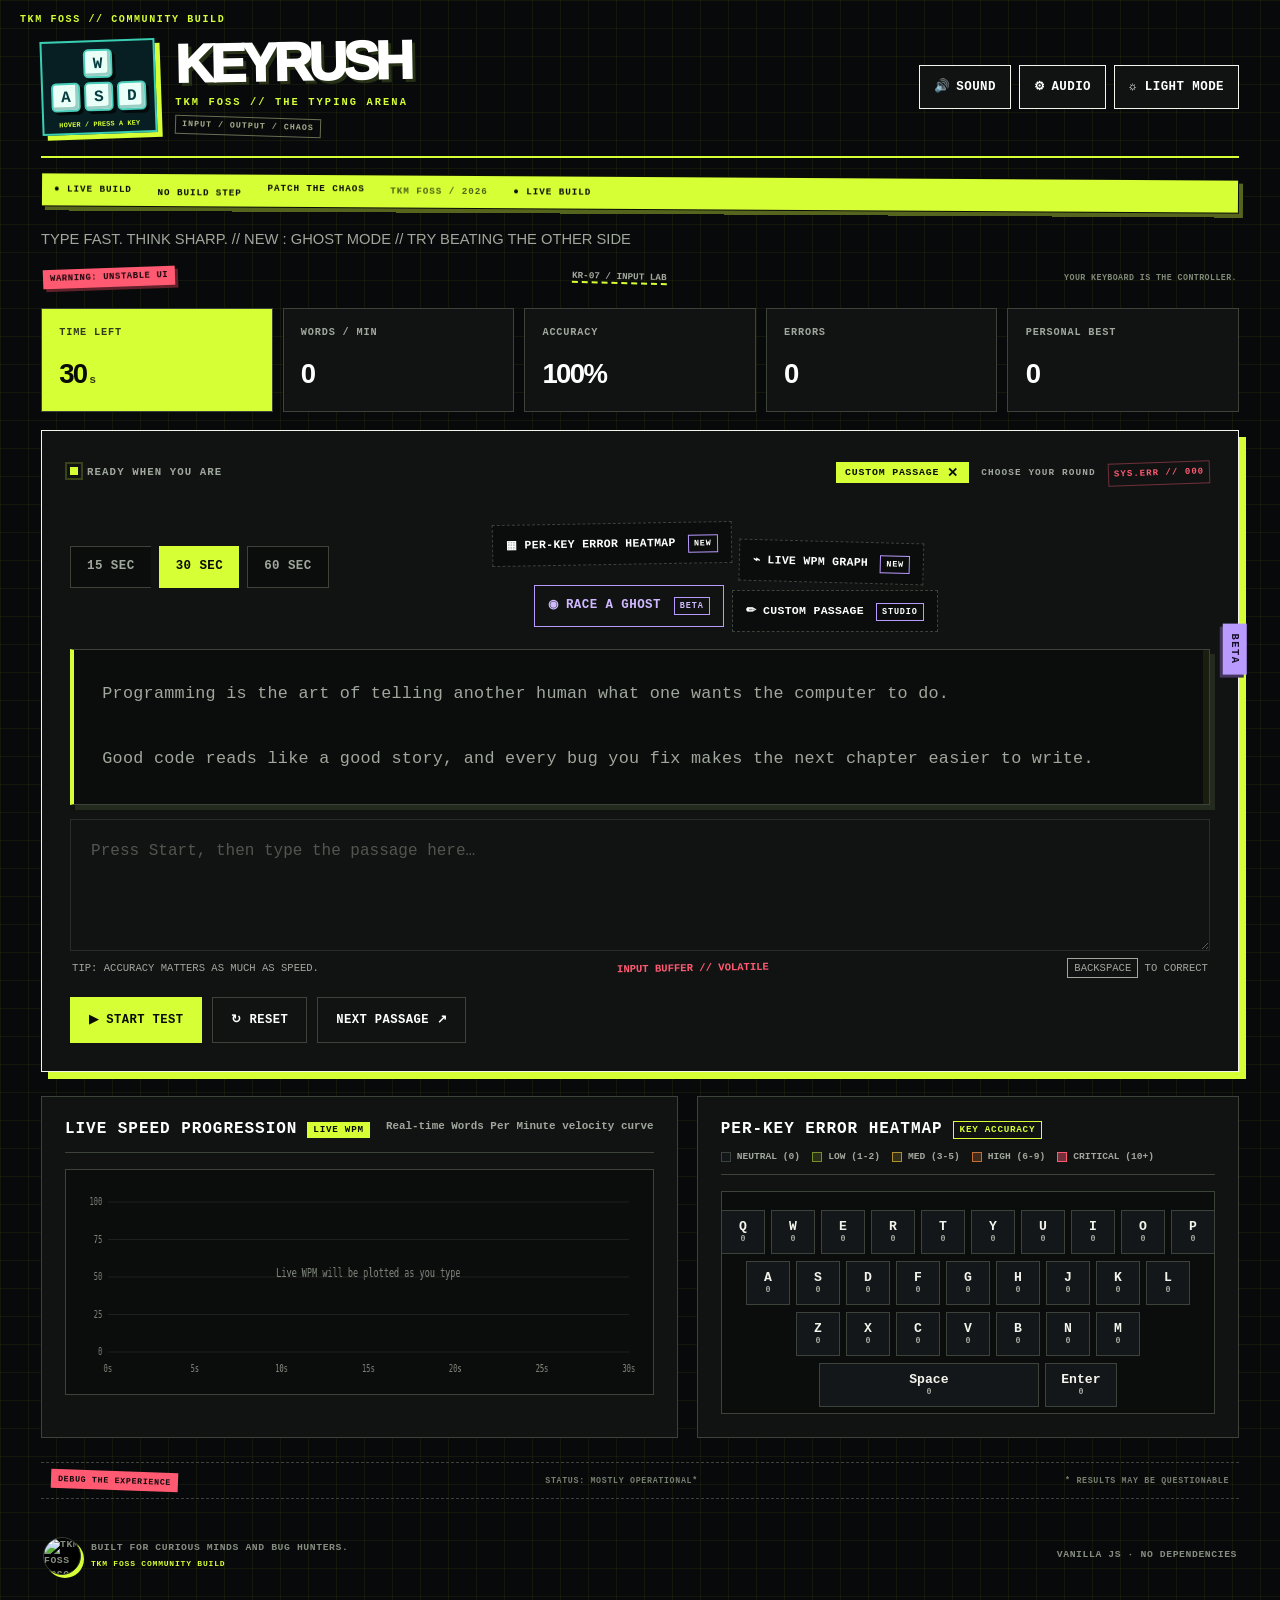
==== commit 281b5d1e: "merge: bring upstream main into Neo UI PR" ====
--- a/index.html
+++ b/index.html
@@ -23,7 +23,15 @@
         </div>
         <div class="brand-copy"><h1>KeyRush</h1><p class="eyebrow">TKM FOSS // THE TYPING ARENA</p><span class="brand-stamp">INPUT / OUTPUT / CHAOS</span></div>
       </div>
-      <button id="theme-btn" class="icon-btn" type="button" aria-label="Toggle light and dark mode">☼ <span>Light mode</span></button>
+      <div class="topbar-actions">
+        <button id="audio-toggle-btn" class="icon-btn audio-btn" type="button" aria-label="Toggle mechanical audio" title="Toggle audio feedback (Ctrl+M)">
+          <span id="audio-icon">🔊</span> <span id="audio-label">Sound</span>
+        </button>
+        <button id="audio-settings-btn" class="icon-btn audio-settings-btn" type="button" aria-label="Audio switch settings" title="Mechanical switch profiles & volume">
+          ⚙ <span>Audio</span>
+        </button>
+        <button id="theme-btn" class="icon-btn" type="button" aria-label="Toggle light and dark mode">☼ <span>Light mode</span></button>
+      </div>
     </header>
     <div class="ticker" aria-hidden="true"><span>● LIVE BUILD</span><span>NO BUILD STEP</span><span>PATCH THE CHAOS</span><span>TKM FOSS / 2026</span><span>● LIVE BUILD</span></div>
     <p class="subtitle">TYPE FAST. THINK SHARP.<span class="subtitle-tag"> // NEW : GHOST MODE  // TRY BEATING THE OTHER SIDE </span></p>
@@ -38,7 +46,14 @@
     </section>
 
     <section class="test-panel">
-      <div class="panel-heading"><div><span class="live-dot"></span><span id="status-label">READY WHEN YOU ARE</span></div><span class="tiny-label">CHOOSE YOUR ROUND</span><span class="panel-code">SYS.ERR // 000</span></div>
+      <div class="panel-heading">
+        <div><span class="live-dot"></span><span id="status-label">READY WHEN YOU ARE</span></div>
+        <div class="panel-meta-group">
+          <span id="custom-active-tag" class="custom-active-tag hidden">CUSTOM PASSAGE <button id="clear-custom-passage-btn" type="button" title="Revert to random passages">✕</button></span>
+          <span class="tiny-label">CHOOSE YOUR ROUND</span>
+          <span class="panel-code">SYS.ERR // 000</span>
+        </div>
+      </div>
       <div class="toolbar">
         <div class="timer-options" aria-label="Test duration">
           <button class="time-btn" data-time="15" type="button">15 sec</button>
@@ -49,6 +64,7 @@
           <button id="heatmap-btn" class="feature-btn" type="button">▦ Per-key error heatmap <span class="soon">NEW</span></button>
           <button id="wpm-graph-btn" class="feature-btn" type="button">⌁ Live WPM graph <span class="soon">NEW</span></button>
           <button id="ghost-btn" class="ghost-btn" type="button">◉ Race a ghost <span class="soon">BETA</span></button>
+          <button id="custom-passage-btn" class="feature-btn custom-feature-btn" type="button">✏ Custom passage <span class="soon">STUDIO</span></button>
         </div>
       </div>
       <div id="passage" class="passage" aria-label="Text to type"></div>
@@ -97,6 +113,179 @@
     <div class="bottom-chaos"><span class="tiny-sticker">DEBUG THE EXPERIENCE</span><span>STATUS: MOSTLY OPERATIONAL*</span><span>* RESULTS MAY BE QUESTIONABLE</span></div>
     <footer><span class="foss-credit"><img src="assets/tkm-foss-logo.png" alt="TKM FOSS logo" /><span>Built for curious minds and bug hunters.<small>TKM FOSS COMMUNITY BUILD</small></span></span><span>VANILLA JS · NO DEPENDENCIES</span></footer>
 
+    <!-- Custom Passage Studio Modal (Issue #42) -->
+    <div id="custom-passage-modal" class="custom-modal hidden" role="dialog" aria-modal="true" aria-labelledby="custom-passage-title">
+      <div class="custom-modal-card">
+        <div class="custom-modal-header">
+          <div class="custom-title-group">
+            <span class="live-dot"></span>
+            <h3 id="custom-passage-title">Custom Passage Studio</h3>
+            <span class="badge live-badge">MULTIMODAL</span>
+          </div>
+          <button id="close-custom-passage-btn" class="icon-btn" type="button" aria-label="Close custom passage studio">✕ <span>Close</span></button>
+        </div>
+
+        <div class="custom-tabs" role="tablist" aria-label="Passage input source">
+          <button id="tab-btn-type" class="custom-tab-btn active" data-tab="type" role="tab" aria-selected="true" type="button">✏ Type / Paste</button>
+          <button id="tab-btn-upload" class="custom-tab-btn" data-tab="upload" role="tab" aria-selected="false" type="button">📁 Upload .txt</button>
+          <button id="tab-btn-voice" class="custom-tab-btn" data-tab="voice" role="tab" aria-selected="false" type="button">🎤 Voice Dictation</button>
+        </div>
+
+        <!-- Tab 1: Type / Paste -->
+        <div id="tab-panel-type" class="custom-tab-panel active" role="tabpanel">
+          <label for="custom-passage-input" class="custom-label">ENTER CUSTOM PRACTICE TEXT (MIN 10 WORDS):</label>
+          <textarea id="custom-passage-input" class="custom-textarea" rows="6" placeholder="Paste an article excerpt, programming snippet, study notes, or custom drills here..."></textarea>
+          
+          <div class="custom-presets">
+            <span class="preset-label">Quick Presets:</span>
+            <button type="button" class="preset-chip" data-preset="code">💻 JavaScript Async</button>
+            <button type="button" class="preset-chip" data-preset="literature">📖 Literature Quote</button>
+            <button type="button" class="preset-chip" data-preset="tech">⚡ Unix Philosophy</button>
+          </div>
+        </div>
+
+        <!-- Tab 2: File Dropzone & Direct Editor -->
+        <div id="tab-panel-upload" class="custom-tab-panel hidden" role="tabpanel">
+          <div id="custom-dropzone" class="custom-dropzone" tabindex="0" role="button" aria-label="File upload dropzone">
+            <div class="dropzone-icon">📄</div>
+            <p class="dropzone-title">DRAG &amp; DROP A <code>.TXT</code> FILE HERE</p>
+            <p class="dropzone-sub">or click to browse from your device</p>
+            <input type="file" id="custom-file-input" accept=".txt" class="sr-only" />
+            <div id="file-meta" class="file-meta hidden">
+              <span id="file-name" class="file-name"></span>
+              <span id="file-size" class="file-size"></span>
+            </div>
+          </div>
+          <div class="custom-edit-section">
+            <label for="custom-upload-input" class="custom-label">INSPECT / EDIT FILE TEXT DIRECTLY:</label>
+            <textarea id="custom-upload-input" class="custom-textarea" rows="4" placeholder="Uploaded text will appear here. You can edit, format, or trim it directly before loading..."></textarea>
+          </div>
+        </div>
+
+        <!-- Tab 3: Responsive Voice Dictation & Real-Time Editor -->
+        <div id="tab-panel-voice" class="custom-tab-panel hidden" role="tabpanel">
+          <div class="voice-container">
+            <div class="mic-status-wrapper">
+              <button id="voice-record-btn" class="voice-mic-btn" type="button" aria-label="Start voice dictation">
+                <span class="mic-icon">🎙️</span>
+              </button>
+              <div id="voice-pulse-ring" class="voice-pulse-ring"></div>
+            </div>
+            <div class="voice-activity-meter">
+              <span class="meter-bar"></span>
+              <span class="meter-bar"></span>
+              <span class="meter-bar"></span>
+              <span class="meter-bar"></span>
+              <span class="meter-bar"></span>
+            </div>
+            <p id="voice-status" class="voice-status">Click microphone to dictate (100% web-native Web Speech API, zero dependencies)</p>
+          </div>
+          <div class="custom-edit-section">
+            <label for="custom-voice-input" class="custom-label">LIVE VOICE TRANSCRIPTION &amp; EDIT BUFFER (EDIT FREELY):</label>
+            <textarea id="custom-voice-input" class="custom-textarea" rows="4" placeholder="Words stream directly into this box as you speak. You can click here anytime to type, edit, backspace, or correct words..."></textarea>
+          </div>
+        </div>
+
+        <!-- Validation & Metrics Bar -->
+        <div class="custom-metrics-bar">
+          <div class="metric-item">
+            <span class="metric-label">Words:</span>
+            <span id="custom-word-count" class="metric-val">0</span>
+            <span class="metric-hint">(min 10)</span>
+          </div>
+          <div class="metric-item">
+            <span class="metric-label">Characters:</span>
+            <span id="custom-char-count" class="metric-val">0</span>
+            <span class="metric-hint">/ 3000 max</span>
+          </div>
+          <div id="custom-validation-msg" class="custom-validation-msg">Enter at least 10 words</div>
+        </div>
+
+        <!-- Action Footer -->
+        <div class="custom-modal-footer">
+          <button id="clear-custom-input-btn" class="btn btn-secondary" type="button">Clear Text</button>
+          <button id="apply-custom-passage-btn" class="btn btn-primary" type="button" disabled>Load Custom Passage ▶</button>
+        </div>
+      </div>
+    </div>
+
+    <!-- Procedural Mechanical Audio Settings Modal (Issue #42) -->
+    <div id="audio-settings-modal" class="audio-modal hidden" role="dialog" aria-modal="true" aria-labelledby="audio-settings-title">
+      <div class="audio-modal-card">
+        <div class="audio-modal-header">
+          <div class="audio-title-group">
+            <span class="live-dot"></span>
+            <h3 id="audio-settings-title">Mechanical Audio Synthesizer</h3>
+            <span class="badge live-badge">WEB AUDIO API</span>
+          </div>
+          <button id="close-audio-settings-btn" class="icon-btn" type="button" aria-label="Close audio settings">✕ <span>Close</span></button>
+        </div>
+
+        <div class="audio-settings-body">
+          <div class="audio-setting-row">
+            <div class="setting-info">
+              <label for="audio-master-switch" class="setting-title">Acoustic Keystroke Feedback</label>
+              <span class="setting-desc">Zero-asset procedural mechanical switch clicks synthesized in real time.</span>
+            </div>
+            <label class="switch">
+              <input type="checkbox" id="audio-master-switch" checked />
+              <span class="slider"></span>
+            </label>
+          </div>
+
+          <div class="audio-setting-row">
+            <div class="setting-info">
+              <label class="setting-title">Mechanical Switch Profile</label>
+              <span class="setting-desc">Select simulated mechanical switch acoustics:</span>
+            </div>
+            <div class="profile-selector" role="radiogroup" aria-label="Switch Profile">
+              <button type="button" class="profile-card active" data-profile="blue">
+                <span class="profile-badge">SATISFYING CLICK</span>
+                <span class="profile-name">Mechanical Clicky (Blue)</span>
+                <span class="profile-specs">Satisfying tactile snap &amp; mechanical bottom-out clack</span>
+              </button>
+              <button type="button" class="profile-card" data-profile="brown">
+                <span class="profile-badge">TACTILE THUD</span>
+                <span class="profile-name">Mechanical Tactile (Brown)</span>
+                <span class="profile-specs">Subdued acoustic thud &amp; smooth tactile bump</span>
+              </button>
+            </div>
+          </div>
+
+          <div class="audio-setting-row">
+            <div class="setting-info">
+              <label for="audio-volume-slider" class="setting-title">Master Feedback Volume</label>
+              <span class="setting-desc">Adjust keystroke volume level:</span>
+            </div>
+            <div class="volume-slider-group">
+              <input id="audio-volume-slider" class="audio-volume-slider" type="range" min="0" max="100" value="60" aria-label="Master volume" />
+              <span id="audio-volume-val" class="volume-val">60%</span>
+            </div>
+          </div>
+
+          <div class="audio-setting-row">
+            <div class="setting-info">
+              <label for="audio-typo-switch" class="setting-title">Typo Error Dissonance Buzzer</label>
+              <span class="setting-desc">Plays a 140Hz discordant tone on incorrect character inputs.</span>
+            </div>
+            <label class="switch">
+              <input type="checkbox" id="audio-typo-switch" checked />
+              <span class="slider"></span>
+            </label>
+          </div>
+
+          <div class="audio-test-actions">
+            <span class="test-label">Audition Sounds:</span>
+            <button id="test-audio-key-btn" class="btn btn-secondary" type="button">Test Keystroke ♫</button>
+            <button id="test-audio-space-btn" class="btn btn-secondary" type="button">Test Spacebar ♫</button>
+            <button id="test-audio-error-btn" class="btn btn-secondary" type="button">Test Typo Buzz ♫</button>
+          </div>
+        </div>
+
+        <div class="audio-hint">Tip: Press <kbd>Ctrl</kbd> + <kbd>M</kbd> anytime during a test to toggle sound mute.</div>
+      </div>
+    </div>
+
     <!-- Session Replay Theater Modal -->
     <div id="replay-modal" class="replay-modal hidden" role="dialog" aria-modal="true" aria-labelledby="replay-title">
       <div class="replay-card">
--- a/style.css
+++ b/style.css
@@ -1,1394 +1,2586 @@
-/* =========================================================
-   BROKENKEY PHASE 1 — NEO MINIMAL DESIGN SYSTEM
-   Shared visual language for KeyRush and Ghost Mode.
-   Existing application logic and element IDs are preserved.
-   ========================================================= */
-
-:root {
-  color-scheme: dark;
-  --page: #101310;
-  --surface: #171c17;
-  --surface-raised: #1d241d;
-  --surface-soft: #222a21;
-  --text: #edf1e8;
-  --muted: #a2ab9e;
-  --subtle: #778273;
-  --border: #303a2f;
-  --border-strong: #465342;
-  --accent: #a3e635;
-  --accent-strong: #8bc928;
-  --accent-ink: #17200d;
-  --correct: #a3e635;
-  --wrong: #ff687a;
-  --focus: #c8ff73;
-  --shadow-soft: 0 18px 48px rgba(0, 0, 0, .22);
-  --radius-sm: 10px;
-  --radius-md: 15px;
-  --radius-lg: 22px;
-  --content-width: 1120px;
-  --space-1: 4px;
-  --space-2: 8px;
-  --space-3: 12px;
-  --space-4: 16px;
-  --space-5: 20px;
-  --space-6: 24px;
-  --space-8: 32px;
-  --space-10: 40px;
-  --font-display: "Space Grotesk", Inter, system-ui, sans-serif;
-  --font-body: Inter, system-ui, -apple-system, BlinkMacSystemFont, "Segoe UI", sans-serif;
-  --font-mono: "DM Mono", "SFMono-Regular", Consolas, monospace;
-  --heading: var(--text);
-  --sub: var(--muted);
-  --psg2: rgba(255, 104, 122, .12);
-  --std: var(--text);
-  --dgreen: var(--accent-strong);
-  --grid: transparent;
-  --panel: var(--surface);
-  --panel2: var(--surface-raised);
-  --accent-ink: #17200d;
-}
-
-body.light-mode {
-  color-scheme: light;
-  --page: #f5f7f1;
-  --surface: #ffffff;
-  --surface-raised: #edf1e8;
-  --surface-soft: #e4eadc;
-  --text: #20291d;
-  --muted: #596653;
-  --subtle: #71806a;
-  --border: #d8e0d0;
-  --border-strong: #b8c6ad;
-  --accent: #557d1a;
-  --accent-strong: #426514;
-  --accent-ink: #ffffff;
-  --correct: #28764d;
-  --wrong: #c7354d;
-  --focus: #355d0d;
-  --heading: #20291d;
-  --sub: #596653;
-  --psg2: rgba(199, 53, 77, .1);
-  --std: #20291d;
-  --dgreen: #426514;
-  --panel: var(--surface);
-  --panel2: var(--surface-raised);
-  --shadow-soft: 0 14px 38px rgba(34, 48, 26, .09);
-  background-color: var(--page);
-  background-image: none;
-}
-
-* {
-  box-sizing: border-box;
-}
-
-html {
-  min-width: 320px;
-  background: var(--page);
-  scroll-behavior: smooth;
-}
-
-body {
-  min-height: 100vh;
-  display: block;
-  margin: 0;
-  padding: clamp(20px, 4vw, 48px) clamp(14px, 3vw, 32px);
-  background: var(--page);
-  color: var(--text);
-  font-family: var(--font-body);
-  line-height: 1.55;
-  -webkit-font-smoothing: antialiased;
-  text-rendering: optimizeLegibility;
-}
-
-.container {
-  width: min(100%, var(--content-width));
-  max-width: var(--content-width);
-  margin: 0 auto;
-}
-
-.topbar {
-  display: flex;
-  align-items: center;
+/* KEYRUSH / CYBER-BRUTALIST SKIN
+   High contrast, exposed structure, hard edges and acid-lime signal colour.
+   Intentional challenge defects remain seeded in the application logic/styles. */
+:root{color-scheme:dark;--page:#08090a;--panel:#111313;--panel2:#0b0d0c;--text:#f3f5ec;--muted:#a0a79c;--border:#3b433b;--accent:#d6ff35;--accent-ink:#090b06;--correct:#d6ff35;--wrong:#ff5a72;--shadow:7px 7px 0 #d6ff35;--grid:rgba(214,255,53,.055)}
+*{box-sizing:border-box}html{background:var(--page)}body{margin:0;min-height:100vh;background-color:var(--page);background-image:linear-gradient(var(--grid) 1px,transparent 1px),linear-gradient(90deg,var(--grid) 1px,transparent 1px);background-size:28px 28px;color:var(--heading);font-family:Arial,Helvetica,sans-serif;display:flex;align-items:center;justify-content:center;padding:34px 20px}body:before{content:"TKM FOSS // COMMUNITY BUILD";position:fixed;top:14px;left:20px;color:var(--accent);font:700 10px/1.2 ui-monospace,SFMono-Regular,Consolas,monospace;letter-spacing:.16em}.container{width:100%;max-width:1000px}.topbar{display:flex;align-items:center;justify-content:space-between;gap:18px;margin-bottom:12px;border-bottom:2px solid var(--accent);padding:0 0 18px}.brand{display:flex;align-items:center;gap:15px}.brand-icon{display:grid;place-items:center;width:54px;height:54px;background:var(--accent);color:var(--accent-ink);border:2px solid var(--accent);font-size:2.2rem;font-weight:900;line-height:1}.brand h1{font-size:clamp(2rem,5vw,3.5rem);line-height:.9;letter-spacing:-.075em;text-transform:uppercase;margin:0;font-weight:950}.eyebrow{font:800 .65rem/1.4 ui-monospace,SFMono-Regular,Consolas,monospace;letter-spacing:.2em;color:var(--accent);margin:8px 0 0;text-transform:uppercase}.icon-btn,.ghost-btn,.time-btn,.btn{font:700 .78rem/1.2 ui-monospace,SFMono-Regular,Consolas,monospace;text-transform:uppercase;letter-spacing:.035em;cursor:pointer;transition:background .12s,color .12s,transform .12s}.icon-btn{border:1px solid var(--text);background:var(--panel);color:var(--heading);padding:12px 14px}.icon-btn:hover,.btn:hover,.ghost-btn:hover,.time-btn:hover{transform:translate(-2px,-2px);box-shadow:3px 3px 0 var(--accent)}.subtitle{color:var(--muted);font-size:.94rem;line-height:1.6;margin:18px 0 25px;max-width:720px}.stats{display:grid;grid-template-columns:repeat(5,minmax(0,1fr));gap:0;margin-bottom:22px;border:1px solid var(--border)}.stat{background:var(--panel);border-right:1px solid var(--border);padding:15px 13px;min-width:0}.stat:last-child{border-right:0}.stat-label{display:block;color:var(--muted);font:700 .61rem/1.4 ui-monospace,SFMono-Regular,Consolas,monospace;text-transform:uppercase;letter-spacing:.08em;margin-bottom:12px}.stat-value{font-size:clamp(1.4rem,3vw,2.15rem);font-weight:900;letter-spacing:-.06em;font-variant-numeric:tabular-nums}.stat:first-child{background:var(--accent);color:var(--accent-ink)}.stat:first-child .stat-label,.stat:first-child .unit{color:#333b18}.unit{font-size:.72rem;margin-left:3px;color:var(--muted)}.test-panel{background:var(--panel);border:1px solid var(--text);padding:22px;box-shadow:var(--shadow)}.panel-heading,.toolbar,.input-hint{display:flex;justify-content:space-between;align-items:center;gap:12px}.panel-heading{font:800 .67rem/1.4 ui-monospace,SFMono-Regular,Consolas,monospace;letter-spacing:.1em;color:var(--muted);text-transform:uppercase}.live-dot{display:inline-block;width:8px;height:8px;background:var(--accent);margin-right:9px;outline:2px solid #d6ff3533;outline-offset:3px}.tiny-label{font-size:.59rem}.toolbar{margin:19px 0 16px;flex-wrap:wrap}.timer-options{display:flex;gap:0}.time-btn{border:1px solid var(--border);border-right:0;background:var(--panel2);color:var(--muted);padding:11px 14px}.time-btn:last-child{border-right:1px solid var(--border)}.time-btn.active{background:var(--accent);color:var(--accent-ink);border-color:var(--accent);font-weight:900}.feature-buttons{display:flex;gap:15px 7px;flex-wrap:wrap;align-items:flex-start;justify-content:flex-end;margin-left:19px;max-width:570px;transform:translateY(7px)}.feature-btn{font:700 .72rem/1.2 ui-monospace,SFMono-Regular,Consolas,monospace;text-transform:uppercase;letter-spacing:.025em;cursor:pointer;background:var(--panel2);border:1px dashed var(--border);color:var(--sub);padding:11px 12px;margin-top:5px}.feature-btn:nth-child(2){margin-top:19px;margin-right:13px}.feature-btn:nth-child(3){margin-top:-3px}.feature-btn:hover{border-color:var(--accent);color:var(--accent);transform:translate(-1px,-1px)}.ghost-btn{background:transparent;border:1px solid #b99aff;color:#d0b9ff;padding:11px 13px}.soon{font-size:.53rem;letter-spacing:.1em;border:1px solid #b99aff;padding:3px 5px;margin-left:5px}.passage{min-height:155px;background:var(--panel2);border:1px solid var(--border);border-left:4px solid var(--accent);padding:23px 21px;font:1.08rem/2 ui-monospace,SFMono-Regular,Consolas,monospace;letter-spacing:.015em;white-space:pre-wrap;overflow-wrap:anywhere;color:var(--muted);user-select:none}.char.current{background:var(--accent);border-bottom:2px solid var(--accent);color:var(--accent-ink)}.char.correct{color:var(--correct)}.char.wrong{color:var(--wrong);background:#ff5a7220;text-decoration:underline;text-decoration-thickness:2px;text-underline-offset:4px}.typing-input{display:block;width:100%;margin-top:14px;resize:vertical;min-height:94px;border:1px solid var(--border);border-radius:0;background:var(--psg2);color:var(--text);font:1rem/1.65 ui-monospace,SFMono-Regular,Consolas,monospace;padding:15px 16px;outline:none}.typing-input::placeholder{color:#858d81}.typing-input:focus{border-color:var(--accent);box-shadow:inset 4px 0 0 var(--accent)}.typing-input:disabled{opacity:.55}.input-hint{color:var(--muted);font: .66rem/1.5 ui-monospace,SFMono-Regular,Consolas,monospace;text-transform:uppercase;margin:10px 2px 19px}kbd{font:inherit;border:1px solid var(--muted);padding:3px 6px;color:var(--std)}.controls{display:flex;gap:10px;flex-wrap:wrap}.btn{border:1px solid var(--text);padding:13px 17px;font-size:.76rem;font-weight:900}.btn-primary{background:var(--accent);color:var(--accent-ink);border-color:var(--accent)}.btn-secondary{background:transparent;color:var(--dgreen);border-color:var(--border)}.btn:disabled{opacity:.5;cursor:not-allowed;transform:none;box-shadow:none}.result{margin:0 0 16px;padding:14px;border:1px solid var(--accent);background:#d6ff3510;text-align:left;color:var(--accent);font:800 .82rem/1.5 ui-monospace,SFMono-Regular,Consolas,monospace;text-transform:uppercase}.hidden{display:none}footer{display:flex;justify-content:space-between;gap:10px;color:#858d81;font:700 .61rem/1.5 ui-monospace,SFMono-Regular,Consolas,monospace;letter-spacing:.06em;text-transform:uppercase;margin:22px 2px 0}.sr-only{position:absolute;width:1px;height:1px;padding:0;margin:-1px;overflow:hidden;clip:rect(0,0,0,0);white-space:nowrap;border:0}
+/* Intentional challenge: light mode switches surfaces but leaves text tokens inconsistent. */
+body.light-mode{--page:#f0f2e9;--panel:#fff;--panel2:#e7eadf;--dgreen:#547600;--std:#2c352e;--heading:#54c8287d;--psg2:#ff5a720d;--sub:#b99aff;--border:#bfc6b5;--muted:#65705e;--accent:#547600;--accent-ink:#fff;--correct:#167b50;--wrong:#c62f48;background-color:var(--page);background-image:linear-gradient(rgba(40,60,10,.06) 1px,transparent 1px),linear-gradient(90deg,rgba(40,60,10,.06) 1px,transparent 1px)}body.light-mode .passage,body.light-mode .typing-input{color:#2c352e}body.light-mode .stat-value{color:#d6ff35}
+@media(max-width:680px){body{padding:34px 12px 18px;align-items:flex-start}body:before{font-size:8px;left:12px;top:10px}.topbar{align-items:flex-start}.brand-icon{width:43px;height:43px;font-size:1.8rem}.brand h1{font-size:2.25rem}.icon-btn{max-width:118px;padding:10px;font-size:.65rem}.stats{grid-template-columns:repeat(3,minmax(0,1fr))}.stat{border-bottom:1px solid var(--border);padding:12px 9px}.stat:nth-child(3){border-right:0}.stat:nth-child(4),.stat:nth-child(5){border-bottom:0}.stat-value{font-size:1.5rem}.test-panel{padding:14px;box-shadow:4px 4px 0 var(--accent)}.passage{padding:15px;font-size:.96rem}.tiny-label{display:none}.toolbar{align-items:flex-start}.timer-options{max-width:100%}.time-btn{padding:10px}.ghost-btn{padding:10px 8px;font-size:.65rem}.feature-btn{padding:10px 8px;font-size:.61rem}.feature-buttons{width:100%}.input-hint{align-items:flex-start}.controls .btn{flex:1}footer{flex-direction:column}}
+.error-page{text-align:left;max-width:680px;margin:auto;padding:clamp(25px,6vw,56px)}.error-mark{font-size:3.3rem;color:var(--accent);margin-bottom:10px}.error-page h1{font-size:clamp(2rem,6vw,3.8rem);line-height:.95;letter-spacing:-.06em;text-transform:uppercase;margin:14px 0}.error-page .subtitle{margin:12px 0 20px}.error-code{display:inline-block;border:1px solid var(--wrong);padding:9px 12px;color:var(--wrong);font:800 .72rem ui-monospace,SFMono-Regular,Consolas,monospace;letter-spacing:.08em}.error-copy{color:var(--muted);line-height:1.7;margin:22px 0 28px;max-width:420px}.back-link{display:inline-block;text-decoration:none}
+
+/* Extra deliberate visual noise for the community challenge build. */
+.brand{gap:17px;align-items:center}.brand-copy{position:relative}.brand h1{ text-shadow:3px 3px 0 #263016; transform:rotate(-1deg); }.brand-stamp{display:inline-block;margin-top:8px;padding:3px 6px;border:1px solid #667052;color:#a4ad8b;font:700 .52rem/1.3 ui-monospace,monospace;letter-spacing:.12em;transform:rotate(1.8deg)}
+.wasd-mark{position:relative;display:grid;grid-template-columns:repeat(3,29px);grid-template-rows:repeat(2,29px);gap:4px;padding:7px 8px 21px;background:#071e22;border:2px solid #39cdb2;box-shadow:5px 5px 0 #d6ff35;transform:rotate(-2deg);flex-shrink:0}
+.wasd-key{position:relative;border:2px solid #49cdb8;border-radius:5px;background:#e9fff8;color:#073d40;font:900 1rem/1 ui-monospace,monospace;box-shadow:inset -3px -3px 0 #9acdc3,3px 3px 0 #020a0b;width:29px;height:29px;padding:0;cursor:pointer;transition:transform .14s ease,box-shadow .14s ease,background .14s ease}
+.key-w{grid-column:2;grid-row:1}.key-a{grid-column:1;grid-row:2}.key-s{grid-column:2;grid-row:2}.key-d{grid-column:3;grid-row:2}
+.wasd-key:hover,.wasd-key:focus-visible,.wasd-key.key-active{z-index:2;transform:translateY(-6px) scale(1.12) rotate(3deg);background:#d6ff35;box-shadow:inset -3px -3px 0 #b3d22d,4px 8px 0 #000;outline:2px solid #d6ff35;outline-offset:2px}
+.wasd-tip{position:absolute;bottom:4px;left:3px;right:3px;white-space:nowrap;text-align:center;color:#d6ff35;font:700 .43rem/1 ui-monospace,monospace;letter-spacing:.02em}
+.ticker{display:flex;gap:23px;overflow:hidden;white-space:nowrap;margin:0 0 13px;padding:7px 10px;background:#d6ff35;color:#090b06;border:1px solid #090b06;box-shadow:4px 4px 0 #56651d;font:900 .58rem/1.2 ui-monospace,monospace;letter-spacing:.1em;transform:rotate(.35deg)}
+.ticker span:nth-child(2){transform:translateY(3px)}.ticker span:nth-child(3){transform:translateY(-2px)}.ticker span:nth-child(4){opacity:.65}
+.chaos-strip{display:flex;align-items:center;justify-content:space-between;gap:10px;margin:-7px 0 23px;padding:0 2px;min-height:24px}
+.warning-sticker{display:inline-block;background:#ff5a72;color:#19050a;padding:5px 7px;font:900 .56rem/1 ui-monospace,monospace;letter-spacing:.06em;transform:rotate(-2deg);box-shadow:3px 3px 0 #62202b}
+.serial{border-bottom:2px dashed var(--accent);color:var(--muted);font:700 .58rem ui-monospace,monospace;transform:rotate(1.5deg)}
+.micro-copy{font:700 .52rem ui-monospace,monospace;letter-spacing:.05em;color:#7f8975}
+.panel-heading{position:relative}.panel-code{color:var(--wrong);font-size:.56rem;transform:rotate(-2deg);border:1px solid #ff5a7266;padding:4px 5px;margin-left:auto}
+.test-panel{position:relative}.test-panel:after{content:"BETA";position:absolute;right:-9px;top:34%;padding:6px 10px;background:#b99aff;color:#160d2b;font:900 .65rem ui-monospace,monospace;transform:rotate(90deg) translateX(50%);transform-origin:right top;letter-spacing:.14em;box-shadow:3px 3px 0 #44365f;pointer-events:none}
+.feature-buttons{column-gap:11px;row-gap:16px}.feature-btn:nth-child(1){transform:rotate(-1deg) translateY(2px)}.feature-btn:nth-child(2){transform:rotate(1.5deg) translateY(6px)}.feature-btn:nth-child(3){transform:rotate(-1deg) translateY(-3px)}
+.passage{position:relative;box-shadow:inset -6px 0 0 #d6ff3512,5px 5px 0 #252a1f}
+.input-warning{color:var(--wrong);font-weight:900;transform:rotate(-1deg)}
+.bottom-chaos{display:flex;justify-content:space-between;align-items:center;gap:10px;margin:18px 0 0;padding:8px 10px;border-top:1px dashed var(--border);border-bottom:1px dashed var(--border);color:#777f70;font:700 .52rem ui-monospace,monospace;letter-spacing:.08em}
+.tiny-sticker{color:#08090a;background:#ff5a72;padding:5px 7px;transform:rotate(2deg)}
+footer{align-items:center}.foss-credit{display:flex;align-items:center;gap:10px}.foss-credit img{width:38px;height:38px;object-fit:contain;image-rendering:auto;border:1px solid #343b30;border-radius:50%;background:#000;box-shadow:3px 3px 0 #d6ff35}.foss-credit small{display:block;margin-top:3px;color:var(--accent);font-size:.5rem;letter-spacing:.1em}
+@media(max-width:680px){.brand{gap:10px}.wasd-mark{transform:scale(.86) rotate(-2deg);transform-origin:left center;margin-right:-9px}.brand-stamp{font-size:.45rem}.ticker{gap:13px;font-size:.5rem}.chaos-strip{flex-wrap:wrap;justify-content:flex-start;gap:8px}.micro-copy{display:none}.panel-code{display:none}.test-panel:after{right:-5px;top:27%;font-size:.52rem}.input-hint{flex-wrap:wrap}.bottom-chaos{flex-wrap:wrap;line-height:1.6}.foss-credit img{width:32px;height:32px}footer{align-items:flex-start}}
+@media(prefers-reduced-motion:reduce){.wasd-key{transition:none}}
+
+/* ===== Merged from BrokenKey-main: live WPM graph + per-key error heatmap ===== */
+/* Analytics Section (Graph & Heatmap) */
+.analytics-section {
+  display: flex;
+  flex-direction: column;
+  gap: 22px;
+  margin-bottom: 24px;
+}
+
+.analytics-card {
+  background: var(--panel);
+  border: 1px solid var(--border);
+  padding: 20px;
+}
+
+.card-header {
+  display: flex;
   justify-content: space-between;
-  gap: 22px;
-  margin: 0 0 26px;
-  padding: 0 0 22px;
-  border: 0;
-  border-bottom: 1px solid var(--border);
-}
-
-.brand {
-  display: flex;
-  align-items: center;
-  gap: 14px;
-  min-width: 0;
-}
-
-.brand-mark {
-  display: grid;
-  flex: 0 0 46px;
-  width: 46px;
-  height: 46px;
-  place-items: center;
-  border: 1px solid rgba(163, 230, 53, .38);
-  border-radius: 14px;
-  background: rgba(163, 230, 53, .12);
-  color: var(--accent);
-  font: 700 24px/1 var(--font-display);
-  text-decoration: none;
-}
-
-.brand-copy h1,
-.brand h1 {
-  margin: 0;
-  color: var(--text);
-  font: 700 clamp(1.8rem, 4vw, 2.35rem)/1 var(--font-display);
-  letter-spacing: -.065em;
-  text-transform: none;
-}
-
-.eyebrow {
-  margin: 7px 0 0;
-  color: var(--accent);
-  font: 600 .68rem/1.4 var(--font-mono);
-  letter-spacing: .12em;
-  text-transform: uppercase;
-}
-
-.icon-btn,
-.ghost-btn,
-.time-btn,
-.btn,
-.feature-btn,
-.rules-btn,
-.speed-btn {
-  min-height: 42px;
-  border-radius: var(--radius-sm);
-  font-family: var(--font-body);
-  font-size: .84rem;
-  font-weight: 650;
-  letter-spacing: 0;
-  text-transform: none;
-  transition: background-color .16s ease, border-color .16s ease, color .16s ease, transform .16s ease, box-shadow .16s ease;
-}
-
-.icon-btn {
-  border: 1px solid var(--border);
-  background: var(--surface);
-  color: var(--text);
-  padding: 10px 14px;
-}
-
-.icon-btn:hover,
-.btn:hover,
-.ghost-btn:hover,
-.time-btn:hover,
-.feature-btn:hover,
-.rules-btn:hover,
-.speed-btn:hover {
-  transform: translateY(-1px);
-  box-shadow: none;
-}
-
-.icon-btn span {
-  margin-left: 5px;
-}
-
-.subtitle {
-  max-width: 720px;
-  margin: -8px 0 24px;
-  color: var(--muted);
-  font-size: .98rem;
-  line-height: 1.65;
-}
-
-.stats {
-  display: grid;
-  grid-template-columns: repeat(5, minmax(0, 1fr));
-  gap: 12px;
-  margin: 0 0 18px;
-  border: 0;
-}
-
-.stat {
-  min-width: 0;
-  padding: 16px 17px;
-  border: 1px solid var(--border);
-  border-radius: var(--radius-md);
-  background: var(--surface);
-}
-
-.stat:last-child {
-  border-right: 1px solid var(--border);
-}
-
-.stat:first-child {
-  border-color: rgba(163, 230, 53, .32);
-  background: rgba(163, 230, 53, .09);
-  color: var(--text);
-}
-
-body.light-mode .stat:first-child {
-  border-color: rgba(85, 125, 26, .25);
-  background: rgba(85, 125, 26, .08);
-  color: var(--text);
-}
-
-.stat-label {
-  display: block;
-  margin-bottom: 8px;
-  color: var(--muted);
-  font: 600 .68rem/1.4 var(--font-body);
-  letter-spacing: .015em;
-  text-transform: none;
-}
-
-.stat-value {
-  color: var(--text);
-  font: 700 clamp(1.35rem, 3vw, 1.85rem)/1.1 var(--font-display);
-  letter-spacing: -.045em;
-  font-variant-numeric: tabular-nums;
-}
-
-.stat:first-child .stat-label,
-.stat:first-child .unit {
-  color: var(--muted);
-}
-
-.unit {
-  color: var(--muted);
-  font-size: .75rem;
-  margin-left: 3px;
-}
-
-.test-panel,
-.analytics-card {
-  border: 1px solid var(--border);
-  border-radius: var(--radius-lg);
-  background: var(--surface);
-  box-shadow: var(--shadow-soft);
-}
-
-.test-panel {
-  padding: clamp(18px, 3vw, 28px);
-}
-
-.panel-heading {
-  display: flex;
-  align-items: center;
-  justify-content: space-between;
-  gap: 12px;
-  color: var(--muted);
-  font: 600 .72rem/1.4 var(--font-body);
-  letter-spacing: .04em;
-  text-transform: uppercase;
-}
-
-.panel-heading > div {
-  display: flex;
-  align-items: center;
-}
-
-.live-dot {
-  width: 8px;
-  height: 8px;
-  margin-right: 10px;
-  border-radius: 50%;
-  background: var(--accent);
-  outline: 3px solid rgba(163, 230, 53, .14);
-  outline-offset: 2px;
-}
-
-.tiny-label {
-  color: var(--subtle);
-  font-size: .68rem;
-}
-
-.toolbar {
-  display: flex;
-  align-items: center;
-  justify-content: space-between;
-  flex-wrap: wrap;
-  gap: 14px;
-  margin: 20px 0;
-}
-
-.timer-options {
-  display: flex;
-  flex-wrap: wrap;
-  gap: 7px;
-}
-
-.time-btn {
-  padding: 10px 15px;
-  border: 1px solid var(--border);
-  background: var(--surface-raised);
-  color: var(--muted);
-}
-
-.time-btn:last-child {
-  border-right: 1px solid var(--border);
-}
-
-.time-btn.active {
-  border-color: var(--accent);
-  background: var(--accent);
-  color: var(--accent-ink);
-}
-
-.feature-buttons {
-  display: flex;
-  align-items: center;
-  justify-content: flex-end;
-  flex-wrap: wrap;
-  gap: 8px;
-  max-width: none;
-  margin: 0;
-  transform: none;
-}
-
-.feature-btn {
-  margin: 0 !important;
-  padding: 10px 12px;
-  border: 1px solid var(--border);
-  background: var(--surface-raised);
-  color: var(--muted);
-}
-
-.feature-btn:hover {
-  border-color: var(--border-strong);
-  color: var(--text);
-}
-
-.ghost-btn {
-  padding: 10px 13px;
-  border: 1px solid rgba(163, 230, 53, .45);
-  background: rgba(163, 230, 53, .1);
-  color: var(--accent);
-}
-
-.soon {
-  margin-left: 5px;
-  padding: 2px 5px;
-  border: 1px solid currentColor;
-  border-radius: 5px;
-  font-size: .58rem;
-  letter-spacing: .04em;
-}
-
-.passage {
-  min-height: 145px;
-  padding: 22px;
-  border: 1px solid var(--border);
-  border-left: 3px solid var(--accent);
-  border-radius: var(--radius-md);
-  background: var(--surface-raised);
-  color: var(--muted);
-  font: 500 clamp(1rem, 2vw, 1.18rem)/2 var(--font-mono);
-  letter-spacing: 0;
-  white-space: pre-wrap;
-  overflow-wrap: anywhere;
-}
-
-.char.correct {
-  color: var(--correct);
-}
-
-.char.wrong {
-  border-radius: 3px;
-  background: var(--psg2);
-  color: var(--wrong);
-}
-
-.char.current {
-  border-radius: 2px;
-  outline: 1px solid var(--accent);
-  outline-offset: 2px;
-  background: rgba(163, 230, 53, .12);
-  color: var(--text);
-  animation: none;
-}
-
-.typing-input {
-  display: block;
-  width: 100%;
-  min-height: 92px;
-  margin-top: 13px;
-  padding: 15px 16px;
-  border: 1px solid var(--border);
-  border-radius: var(--radius-md);
-  background: var(--page);
-  color: var(--text);
-  font: 500 .98rem/1.6 var(--font-mono);
-  resize: vertical;
-}
-
-.typing-input::placeholder {
-  color: var(--subtle);
-}
-
-.typing-input:focus {
-  border-color: var(--accent);
-  outline: 3px solid rgba(163, 230, 53, .13);
-  outline-offset: 1px;
-}
-
-.typing-input:disabled {
-  opacity: .72;
-  cursor: not-allowed;
-}
-
-.input-hint {
-  display: flex;
-  align-items: center;
-  justify-content: space-between;
-  flex-wrap: wrap;
-  gap: 8px 14px;
-  margin: 12px 2px 0;
-  color: var(--muted);
-  font-size: .76rem;
-}
-
-kbd {
-  padding: 3px 7px;
-  border: 1px solid var(--border-strong);
-  border-radius: 5px;
-  background: var(--surface-raised);
-  color: var(--text);
-  font: 500 .75rem var(--font-mono);
-}
-
-.controls {
-  display: flex;
-  align-items: center;
-  flex-wrap: wrap;
-  gap: 9px;
-  margin-top: 20px;
-}
-
-.btn {
-  display: inline-flex;
-  align-items: center;
-  justify-content: center;
-  gap: 7px;
-  min-height: 44px;
-  padding: 11px 16px;
-  border: 1px solid transparent;
-  text-decoration: none;
-  cursor: pointer;
-}
-
-.btn-primary {
-  border-color: var(--accent);
-  background: var(--accent);
-  color: var(--accent-ink);
-}
-
-.btn-primary:hover {
-  background: var(--accent-strong);
-  border-color: var(--accent-strong);
-}
-
-.btn-secondary {
-  border-color: var(--border);
-  background: var(--surface-raised);
-  color: var(--text);
-}
-
-.btn-secondary:hover {
-  border-color: var(--border-strong);
-  background: var(--surface-soft);
-}
-
-.btn:disabled,
-button:disabled,
-select:disabled,
-textarea:disabled {
-  opacity: .55;
-  cursor: not-allowed;
-  transform: none;
-}
-
-.result {
-  margin-top: 16px;
-  padding: 13px 15px;
-  border: 1px solid var(--border);
-  border-radius: var(--radius-md);
-  background: var(--surface-raised);
-  color: var(--text);
-}
-
-.hidden {
-  display: none !important;
-}
-
-.analytics-section {
-  display: grid;
-  grid-template-columns: minmax(0, 1.2fr) minmax(0, 1fr);
-  gap: 16px;
-  margin-top: 18px;
-}
-
-.analytics-card {
-  min-width: 0;
-  padding: 20px;
-}
-
-.card-header {
-  display: flex;
-  align-items: flex-start;
-  justify-content: space-between;
+  align-items: center;
   flex-wrap: wrap;
   gap: 10px;
   margin-bottom: 16px;
+  padding-bottom: 12px;
+  border-bottom: 1px solid var(--border);
 }
 
 .card-title-group {
   display: flex;
   align-items: center;
-  flex-wrap: wrap;
-  gap: 9px;
+  gap: 12px;
 }
 
 .card-title-group h3 {
   margin: 0;
-  color: var(--text);
-  font: 650 1rem/1.35 var(--font-display);
+  font: 800 0.88rem/1.2 ui-monospace, SFMono-Regular, Consolas, monospace;
+  text-transform: uppercase;
+  letter-spacing: 0.06em;
+  color: var(--dgreen);
 }
 
 .badge {
-  padding: 4px 8px;
+  font: 800 0.58rem/1 ui-monospace, SFMono-Regular, Consolas, monospace;
+  padding: 3px 6px;
+  letter-spacing: 0.08em;
+  text-transform: uppercase;
+}
+
+.live-badge {
+  background: var(--accent);
+  color: var(--accent-ink);
+}
+
+.accuracy-badge {
+  background: transparent;
+  border: 1px solid var(--accent);
+  color: var(--accent);
+}
+
+.card-subtitle {
+  font: 600 0.68rem/1.2 ui-monospace, SFMono-Regular, Consolas, monospace;
+  color: var(--muted);
+}
+
+/* WPM Graph */
+.chart-wrapper {
+  position: relative;
+  width: 100%;
+  background: var(--panel2);
   border: 1px solid var(--border);
-  border-radius: 999px;
-  background: var(--surface-raised);
-  color: var(--muted);
-  font-size: .62rem;
-  font-weight: 700;
-}
-
-.live-badge {
-  border-color: rgba(163, 230, 53, .32);
-  background: rgba(163, 230, 53, .1);
-  color: var(--accent);
-}
-
-.accuracy-badge {
-  color: var(--muted);
-}
-
-.card-subtitle {
-  color: var(--muted);
-  font-size: .76rem;
-}
-
-.chart-wrapper {
-  width: 100%;
-  min-width: 0;
-  overflow: hidden;
-  border-radius: var(--radius-sm);
-  background: var(--surface-raised);
+  padding: 12px 10px;
+  overflow-x: auto;
 }
 
 #wpm-chart {
   display: block;
   width: 100%;
   height: auto;
-  min-height: 150px;
-}
-
+  max-height: 200px;
+}
+
+/* Keyboard Heatmap */
 .heatmap-legend {
   display: flex;
+  align-items: center;
+  gap: 12px;
   flex-wrap: wrap;
-  gap: 8px 12px;
 }
 
 .legend-item {
+  display: flex;
+  align-items: center;
+  gap: 6px;
+  font: 700 0.6rem/1 ui-monospace, SFMono-Regular, Consolas, monospace;
+  color: var(--muted);
+  text-transform: uppercase;
+}
+
+.legend-swatch {
+  display: inline-block;
+  width: 10px;
+  height: 10px;
+  border: 1px solid var(--border);
+}
+
+.keyboard-layout {
+  display: flex;
+  flex-direction: column;
+  gap: 7px;
+  background: var(--panel2);
+  border: 1px solid var(--border);
+  padding: 18px 12px;
+  align-items: center;
+  user-select: none;
+  overflow-x: auto;
+}
+
+.kb-row {
+  display: flex;
+  gap: 6px;
+  justify-content: center;
+  width: 100%;
+}
+
+.kb-key {
+  position: relative;
+  display: flex;
+  flex-direction: column;
+  align-items: center;
+  justify-content: center;
+  min-width: 44px;
+  height: 44px;
+  background: #14171a;
+  border: 1px solid var(--border);
+  font: 800 0.82rem/1 ui-monospace, SFMono-Regular, Consolas, monospace;
+  color: var(--text);
+  padding: 4px;
+  transition: all 0.15s ease;
+}
+
+.kb-space {
+  min-width: 220px;
+}
+
+.kb-enter {
+  min-width: 72px;
+}
+
+.kb-char {
+  display: block;
+}
+
+.kb-err {
+  font-size: 0.52rem;
+  color: var(--muted);
+  margin-top: 2px;
+}
+
+/* Heatmap Intensity Levels */
+.intensity-0 {
+  background: #14171a;
+  border-color: var(--border);
+  color: var(--text);
+}
+
+.intensity-1 {
+  background: rgba(214, 255, 53, 0.12);
+  border-color: rgba(214, 255, 53, 0.45);
+  color: var(--accent);
+}
+.intensity-1 .kb-err { color: var(--accent); }
+
+.intensity-2 {
+  background: rgba(255, 209, 59, 0.15);
+  border-color: rgba(255, 209, 59, 0.6);
+  color: #ffd13b;
+}
+.intensity-2 .kb-err { color: #ffd13b; }
+
+.intensity-3 {
+  background: rgba(255, 138, 61, 0.2);
+  border-color: rgba(255, 138, 61, 0.7);
+  color: #ff8a3d;
+}
+.intensity-3 .kb-err { color: #ff8a3d; }
+
+.intensity-4 {
+  background: rgba(255, 90, 114, 0.28);
+  border-color: var(--wrong);
+  color: var(--wrong);
+  box-shadow: inset 0 0 8px rgba(255, 90, 114, 0.3);
+}
+.intensity-4 .kb-err { color: var(--wrong); font-weight: 900; }
+.analytics-section{margin-top:24px}
+@media (max-width:768px){
+  .kb-key{min-width:30px;height:38px;font-size:.72rem}
+  .kb-space{min-width:140px}
+  .kb-enter{min-width:54px}
+}
+
+/* ===== GHOST MODE DESIGN ===== */
+
+body:has(.ghost-container) {
+    background:
+        radial-gradient(ellipse at 50% 0%, #28205f 0%, transparent 55%),
+        linear-gradient(135deg, #08091d, #11102d 55%, #08091d);
+    color: #e5e1ff;
+    min-height: 100vh;
+}
+
+.ghost-container {
+    max-width: 1450px;
+    width: 94%;
+    margin: auto;
+    padding: 25px 0;
+}
+
+.ghost-container .topbar {
+    border-bottom: 1px solid #38316e;
+    padding-bottom: 18px;
+}
+
+.ghost-container .test-panel {
+    background: rgba(13, 14, 38, 0.85);
+    border: 1px solid #51418e;
+    border-radius: 20px;
+    padding: 25px;
+    box-shadow: 0 0 25px rgba(105, 65, 255, 0.15);
+}
+
+.ghost-container .test-panel::after {
+    display: none;
+}
+
+/* Difficulty */
+
+.difficulty-options {
+    display: flex;
+    justify-content: center;
+    margin: 25px 0;
+}
+
+#difficulty {
+    padding: 13px 25px;
+    min-width: 220px;
+    background: #171632;
+    color: #e8e2ff;
+    border: 1px solid #7560c9;
+    border-radius: 30px;
+    font-size: 16px;
+    cursor: pointer;
+}
+
+/* Side-by-side panels */
+
+.ghost-panels {
+    display: grid;
+    grid-template-columns: 1fr 1fr;
+    gap: 24px;
+    margin: 20px 0;
+}
+
+.typing-panel {
+    background: linear-gradient(145deg, #17172f, #101124);
+    border: 2px solid #ff851f;
+    border-radius: 18px;
+    padding: 22px;
+    min-width: 0;
+    box-shadow: 0 0 12px rgba(255, 133, 31, 0.18);
+}
+
+.typing-panel:nth-child(2) {
+    border-color: #a78bff;
+    box-shadow: 0 0 12px rgba(167, 139, 255, 0.2);
+}
+
+.typing-panel h2 {
+    color: #ff922e;
+    margin-top: 0;
+}
+
+.typing-panel:nth-child(2) h2 {
+    color: #b5a2ff;
+}
+
+.typing-stats {
+    display: flex;
+    justify-content: space-between;
+    gap: 10px;
+    margin: 15px 0;
+    color: #c5bdff;
+    font-size: 14px;
+}
+
+.typing-panel .passage {
+    min-height: 150px;
+    padding: 15px;
+    background: #101124;
+    border: 1px solid #292744;
+    border-radius: 10px;
+    line-height: 1.9;
+    overflow-wrap: anywhere;
+}
+
+.typing-panel .typing-input {
+    width: 100%;
+    min-height: 110px;
+    box-sizing: border-box;
+    padding: 14px;
+    resize: vertical;
+    background: #101124;
+    color: #f0edff;
+    border: 1px solid #39345e;
+    border-radius: 10px;
+    font: inherit;
+}
+
+.typing-panel .typing-input:focus {
+    outline: none;
+    border-color: #a78bff;
+    box-shadow: 0 0 10px rgba(167, 139, 255, 0.2);
+}
+
+/* Character feedback */
+
+.char.correct {
+    color: #72f5a3;
+}
+
+.char.wrong {
+    color: #ff6969;
+    background: rgba(255, 70, 70, 0.15);
+}
+
+/* Buttons */
+
+.ghost-container .btn-primary {
+    background: linear-gradient(135deg, #ff9b28, #ff6518);
+    color: #160d12;
+    border: none;
+    border-radius: 30px;
+    font-weight: bold;
+    box-shadow: 0 0 15px rgba(255, 112, 25, 0.3);
+}
+
+.ghost-container .btn-secondary {
+    background: #201d43;
+    color: #e5e1ff;
+    border: 1px solid #6555a6;
+    border-radius: 25px;
+}
+
+/* Progress and message */
+
+.typing-panel p {
+    color: #c5bdff;
+    margin-top: 15px;
+}
+
+#ghost-message {
+    color: #ffad55;
+    text-align: center;
+    margin-top: 20px;
+}
+
+/* Light mode */
+
+body.light-mode:has(.ghost-container) {
+    background: linear-gradient(135deg, #f1edff, #e8e1ff);
+    color: #29234b;
+}
+
+body.light-mode .ghost-container .test-panel {
+    background: #ffffff;
+    border-color: #c7b9f4;
+    box-shadow: 0 5px 25px rgba(75, 53, 130, 0.1);
+}
+
+body.light-mode .typing-panel {
+    background: #fff8f0;
+    border-color: #ff9b43;
+    box-shadow: 0 0 10px rgba(255, 155, 67, 0.1);
+}
+
+body.light-mode .typing-panel:nth-child(2) {
+    background: #f7f3ff;
+    border-color: #a78bff;
+}
+
+body.light-mode .typing-stats,
+body.light-mode .typing-panel p {
+    color: #514575;
+}
+
+body.light-mode .typing-panel .passage,
+body.light-mode .typing-panel .typing-input {
+    background: #ffffff;
+    color: #29234b;
+    border-color: #d8d0ed;
+}
+
+body.light-mode #difficulty {
+    background: #ffffff;
+    color: #29234b;
+}
+
+body.light-mode .ghost-container .btn-secondary {
+    background: #eee9ff;
+    color: #382b67;
+    border-color: #b8a8e9;
+}
+
+/* Mobile layout */
+
+@media (max-width: 680px) {
+    .ghost-panels {
+        grid-template-columns: 1fr;
+    }
+
+    .typing-stats {
+        flex-wrap: wrap;
+    }
+
+    .ghost-container .test-panel {
+        padding: 15px;
+    }
+}
+
+/* Paste warning - Dark mode */
+.paste-warning {
+    color: #ffad66;
+    font-size: 13px;
+    font-weight: 500;
+    margin-top: 8px;
+    text-align: center;
+    transition: color 0.3s ease;
+}
+
+/* Paste warning - Light mode */
+body.light-mode .paste-warning {
+    color: #c45b12;
+}
+
+/* Keep warning hidden until needed */
+.paste-warning[hidden] {
+    display: none;
+}
+
+/* ===== MATCH YOU AND GHOST PANELS ===== */
+
+/* Same panel design */
+.typing-panel,
+.typing-panel:nth-child(2) {
+    background: linear-gradient(145deg, #17172f, #101124);
+    border: 2px solid #ff851f;
+    border-radius: 18px;
+    box-shadow: 0 0 12px rgba(255, 133, 31, 0.18);
+}
+
+/* Same heading color */
+.typing-panel h2,
+.typing-panel:nth-child(2) h2 {
+    color: #ff922e;
+}
+
+/* Same light mode design */
+body.light-mode .typing-panel,
+body.light-mode .typing-panel:nth-child(2) {
+    background: #fff8f0;
+    border: 2px solid #ff9b43;
+    box-shadow: 0 0 10px rgba(255, 155, 67, 0.1);
+}
+
+/* Moving typing cursor */
+
+.char.current {
+    border-left: 2px solid #ff851f;
+    animation: cursorBlink 0.8s infinite;
+}
+
+.typing-panel:nth-child(2) .char.current {
+    border-left-color: #ff851f;
+}
+
+@keyframes cursorBlink {
+    50% {
+        border-left-color: transparent;
+    }
+}
+/* ===== GHOST RACE TIMER ===== */
+
+.race-timer {
+    display: flex;
+    align-items: center;
+    gap: 10px;
+    padding: 10px 18px;
+    background: linear-gradient(145deg, #20183f, #11102d);
+    border: 1px solid #a78bff;
+    border-radius: 14px;
+    box-shadow: 0 0 15px rgba(167, 139, 255, 0.2);
+    color: #e5e1ff;
+}
+
+.race-timer::before {
+    content: "👻";
+    font-size: 23px;
+}
+
+.race-timer strong {
+    font-size: 25px;
+    color: #ff922e;
+    text-shadow: 0 0 10px rgba(255, 146, 46, 0.6);
+    font-variant-numeric: tabular-nums;
+}
+
+.race-timer span {
+    font: 700 0.65rem ui-monospace, monospace;
+    letter-spacing: 1px;
+    color: #b5a2ff;
+}
+
+body.light-mode .race-timer {
+    background: #fff8f0;
+    border-color: #ff9b43;
+    box-shadow: 0 0 10px rgba(255, 155, 67, 0.15);
+}
+
+body.light-mode .race-timer span {
+    color: #75549c;
+}
+
+/* ===== GHOST MODE RULES ===== */
+
+.ghost-rules {
+    position: relative;
+    max-width: 800px;
+    margin: 30px auto;
+    padding: 25px;
+    border: 1px solid rgba(160, 120, 255, 0.35);
+    border-radius: 18px;
+    background: linear-gradient(
+        135deg,
+        rgba(35, 25, 65, 0.95),
+        rgba(15, 15, 35, 0.95)
+    );
+    box-shadow: 0 0 20px rgba(130, 80, 255, 0.15);
+    overflow: hidden;
+}
+
+.ghost-rules::before {
+    content: "👻";
+    position: absolute;
+    right: 20px;
+    top: 15px;
+    font-size: 90px;
+    opacity: 0.07;
+    pointer-events: none;
+}
+
+.rules-header {
+    display: flex;
+    align-items: center;
+    gap: 15px;
+    margin-bottom: 22px;
+}
+
+.ghost-icon {
+    font-size: 38px;
+    filter: drop-shadow(0 0 8px #a78bfa);
+}
+
+.rules-header h2 {
+    margin: 0;
+    color: #c4b5fd;
+}
+
+.rules-header p {
+    margin: 5px 0 0;
+    color: #aaa;
+    font-size: 14px;
+}
+
+.rules-content {
+    display: grid;
+    grid-template-columns: 1fr 1fr;
+    gap: 25px;
+}
+
+.rule-group {
+    padding: 15px;
+    border-radius: 12px;
+    background: rgba(255, 255, 255, 0.04);
+}
+
+.rule-group h3 {
+    color: #c4b5fd;
+    margin-top: 0;
+}
+
+.rule-group ul {
+    padding-left: 20px;
+    margin-bottom: 0;
+}
+
+.rule-group li {
+    color: #ddd;
+    margin-bottom: 10px;
+    line-height: 1.5;
+}
+
+@media (max-width: 600px) {
+    .rules-content {
+        grid-template-columns: 1fr;
+    }
+
+    .ghost-rules {
+        margin: 20px 10px;
+        padding: 18px;
+    }
+}
+/* ===== RULES POPUP ===== */
+
+.rules-btn {
+    display: block;
+    margin: 15px auto;
+    padding: 10px 22px;
+    border: 1px solid #a78bfa;
+    border-radius: 8px;
+    background: transparent;
+    color: #c4b5fd;
+    cursor: pointer;
+}
+
+.rules-modal[hidden] {
+    display: none;
+}
+
+.rules-modal {
+    position: fixed;
+    inset: 0;
+    z-index: 1000;
+    display: flex;
+    justify-content: center;
+    align-items: center;
+    padding: 20px;
+    background: rgba(0, 0, 0, 0.75);
+}
+
+.rules-modal-content {
+    width: 100%;
+    max-width: 550px;
+    padding: 25px;
+    border: 1px solid rgba(160, 120, 255, 0.4);
+    border-radius: 16px;
+    background: #19152b;
+    color: #ddd;
+    box-shadow: 0 0 25px rgba(130, 80, 255, 0.2);
+}
+
+.rules-modal-content h2 {
+    color: #c4b5fd;
+    text-align: center;
+    margin-top: 0;
+}
+
+.rules-content {
+    display: grid;
+    grid-template-columns: 1fr 1fr;
+    gap: 20px;
+}
+
+.rule-group {
+    padding: 12px;
+    border-radius: 10px;
+    background: rgba(255, 255, 255, 0.05);
+}
+
+.rule-group h3 {
+    color: #c4b5fd;
+}
+
+.rule-group li {
+    margin-bottom: 10px;
+    line-height: 1.5;
+}
+
+#close-rules-btn {
+    display: block;
+    margin: 20px auto 0;
+    padding: 10px 25px;
+    border: none;
+    border-radius: 8px;
+    background: #8060c9;
+    color: white;
+    cursor: pointer;
+}
+
+@media (max-width: 600px) {
+    .rules-content {
+        grid-template-columns: 1fr;
+    }
+
+    .rules-modal-content {
+        max-height: 85vh;
+        overflow-y: auto;
+    }
+}
+
+
+/* ===== GHOST DIFFICULTY SELECTOR ===== */
+
+.difficulty-options {
+    margin: 20px 0 30px;
+}
+
+#difficulty {
+    appearance: none;
+    min-width: 260px;
+    padding: 15px 45px 15px 20px;
+    border: 2px solid #a78bff;
+    border-radius: 12px;
+    background-color: #171632;
+    background-image: url("data:image/svg+xml,%3Csvg xmlns='http://www.w3.org/2000/svg' width='18' height='18' viewBox='0 0 24 24' fill='none' stroke='%23c4b5fd' stroke-width='2'%3E%3Cpath d='m6 9 6 6 6-6'/%3E%3C/svg%3E");
+    background-repeat: no-repeat;
+    background-position: right 16px center;
+    color: #e8e2ff;
+    font-size: 16px;
+    font-weight: 700;
+    cursor: pointer;
+    transition: 0.2s ease;
+}
+
+#difficulty:hover,
+#difficulty:focus {
+    border-color: #ff922e;
+    box-shadow: 0 0 14px rgba(255, 146, 46, 0.2);
+    outline: none;
+}
+
+#difficulty option {
+    background: #171632;
+    color: #e8e2ff;
+    padding: 10px;
+}
+
+/* Light mode */
+
+body.light-mode #difficulty {
+    background-color: #ffffff;
+    background-image: url("data:image/svg+xml,%3Csvg xmlns='http://www.w3.org/2000/svg' width='18' height='18' viewBox='0 0 24 24' fill='none' stroke='%23514575' stroke-width='2'%3E%3Cpath d='m6 9 6 6 6-6'/%3E%3C/svg%3E");
+    color: #29234b;
+    border-color: #8973c9;
+}
+
+body.light-mode #difficulty option {
+    background: #ffffff;
+    color: #29234b;
+}
+/* ===== GHOST MODE LIGHT THEME IMPROVEMENTS ===== */
+
+body.light-mode .rules-modal-content {
+    background: #ffffff;
+    color: #29234b;
+    border: 1px solid #b8a8e9;
+    box-shadow: 0 10px 35px rgba(75, 53, 130, 0.2);
+}
+
+body.light-mode .rules-modal-content h2,
+body.light-mode .rule-group h3 {
+    color: #59418e;
+}
+
+body.light-mode .rule-group {
+    background: #f2efff;
+}
+
+body.light-mode .rule-group li {
+    color: #40365c;
+}
+
+body.light-mode #close-rules-btn {
+    background: #7054b5;
+    color: #ffffff;
+}
+
+body.light-mode .rules-btn {
+    color: #59418e;
+    border-color: #8973c9;
+}
+
+body.light-mode .rules-btn:hover {
+    background: #eee9ff;
+}
+
+/* Timer */
+
+body.light-mode .race-timer {
+    background: #ffffff;
+    border-color: #8973c9;
+    color: #29234b;
+}
+
+body.light-mode .race-timer strong {
+    color: #c65d13;
+    text-shadow: none;
+}
+
+/* Buttons */
+
+body.light-mode .ghost-container .btn-primary {
+    background: #e87520;
+    color: #ffffff;
+}
+
+body.light-mode .ghost-container .btn-secondary {
+    background: #eee9ff;
+    color: #382b67;
+    border-color: #a895db;
+}
+
+/* Results */
+
+body.light-mode .race-results {
+    background: #ffffff;
+    color: #29234b;
+    border: 1px solid #b8a8e9;
+}
+
+body.light-mode .race-results h2,
+body.light-mode .race-results h3 {
+    color: #59418e;
+}
+
+body.light-mode .race-results p {
+    color: #40365c;
+}
+@media (max-width: 600px) {
+    body:has(.ghost-container)::after {
+        right: 1%;
+        top: 18%;
+        font-size: 23px;
+        opacity: 0.10;
+    }
+
+    .ghost-container::before {
+        left: 1%;
+        bottom: 2%;
+        font-size: 22px;
+        opacity: 0.10;
+    }
+
+    #difficulty {
+        width: 100%;
+        max-width: 320px;
+    }
+}
+#difficulty {
+    padding-right: 55px;
+    background-position: right 18px center;
+    background-size: 16px;
+}
+
+body.light-mode #difficulty {
+    padding-right: 55px;
+    background-position: right 18px center;
+}
+/* Fix difficulty dropdown arrow */
+#difficulty,
+body.light-mode #difficulty {
+    appearance: auto;
+    -webkit-appearance: auto;
+    background-image: none;
+    padding-right: 15px;
+}
+/* ===== GHOST DIFFICULTY DROPDOWN ===== */
+
+#difficulty {
+    appearance: auto;
+    -webkit-appearance: auto;
+    width: 280px;
+    padding: 13px 16px;
+    border: 2px solid #ff922e;
+    border-radius: 14px;
+    background: #211b38;
+    color: #fff0dc;
+    font-size: 16px;
+    font-weight: 600;
+    cursor: pointer;
+    transition: border-color 0.2s, box-shadow 0.2s;
+}
+
+#difficulty:hover,
+#difficulty:focus {
+    border-color: #ffad5c;
+    box-shadow: 0 0 12px rgba(255, 146, 46, 0.25);
+    outline: none;
+}
+
+/* Dropdown options */
+#difficulty option {
+    background: #211b38;
+    color: #fff0dc;
+    padding: 12px;
+}
+
+
+/* =====================================
+   GHOST MODE - SPIDER WEB DECORATIONS
+===================================== */
+
+.ghost-container {
+    position: relative;
+    isolation: isolate;
+}
+
+/* Keep actual page content above decorations */
+.ghost-container > *:not(.spider-web):not(.hanging-spider) {
+    position: relative;
+    z-index: 2;
+}
+
+/* Spider webs */
+.spider-web {
+    position: fixed;
+    width: 150px;
+    height: 150px;
+    pointer-events: none;
+    z-index: 1;
+    opacity: 0.8;
+    background-repeat: no-repeat;
+    background-size: contain;
+}
+
+.web-top-left {
+    top: 0;
+    left: 0;
+    background-image: url("data:image/svg+xml,%3Csvg xmlns='http://www.w3.org/2000/svg' viewBox='0 0 150 150'%3E%3Cg fill='none' stroke='%23d6ff35' stroke-width='1.2' opacity='.8'%3E%3Cpath d='M0 0 L150 150 M0 0 L150 75 M0 0 L75 150 M0 0 L150 0 M0 0 L0 150'/%3E%3Cpath d='M25 0 Q20 20 0 25 M55 0 Q45 45 0 55 M90 0 Q70 70 0 90 M125 0 Q95 95 0 125 M0 25 Q25 20 25 0 M0 55 Q55 45 55 0 M0 90 Q90 70 90 0 M0 125 Q125 95 125 0'/%3E%3C/g%3E%3C/svg%3E");
+}
+
+.web-top-right {
+    top: 0;
+    right: 0;
+    transform: scaleX(-1);
+    background-image: url("data:image/svg+xml,%3Csvg xmlns='http://www.w3.org/2000/svg' viewBox='0 0 150 150'%3E%3Cg fill='none' stroke='%23d6ff35' stroke-width='1.2' opacity='.8'%3E%3Cpath d='M0 0 L150 150 M0 0 L150 75 M0 0 L75 150 M0 0 L150 0 M0 0 L0 150'/%3E%3Cpath d='M25 0 Q20 20 0 25 M55 0 Q45 45 0 55 M90 0 Q70 70 0 90 M125 0 Q95 95 0 125 M0 25 Q25 20 25 0 M0 55 Q55 45 55 0 M0 90 Q90 70 90 0 M0 125 Q125 95 125 0'/%3E%3C/g%3E%3C/svg%3E");
+}
+
+/* Hanging spiders */
+.hanging-spider {
+    position: fixed;
+    top: 0;
+    z-index: 3;
+    pointer-events: none;
+    display: flex;
+    flex-direction: column;
+    align-items: center;
+}
+
+.spider-left {
+    left: 11%;
+}
+
+.spider-right {
+    right: 12%;
+}
+
+.spider-thread {
+    width: 1px;
+    height: 75px;
+    background: var(--text);
+    opacity: 0.65;
+}
+
+.spider-body {
+    font-size: 25px;
+    line-height: 1;
+    color: var(--accent);
+    text-shadow: 0 0 8px var(--accent);
+}
+
+.spider-legs {
+    font-size: 15px;
+    letter-spacing: -4px;
+    color: var(--text);
+    transform: scaleX(1.5);
+}
+
+/* Light mode */
+body.light-mode .web-top-left,
+body.light-mode .web-top-right {
+    filter: brightness(0.35) saturate(1.5);
+}
+
+body.light-mode .spider-thread {
+    background: #343434;
+}
+
+body.light-mode .spider-body {
+    color: #bd5420;
+    text-shadow: 0 0 5px #bd5420;
+}
+
+body.light-mode .spider-legs {
+    color: #343434;
+}
+
+/* Smaller screens */
+@media (max-width: 700px) {
+    .spider-web {
+        width: 95px;
+        height: 95px;
+    }
+
+    .spider-left {
+        left: 5%;
+    }
+
+    .spider-right {
+        right: 5%;
+    }
+
+    .spider-thread {
+        height: 45px;
+    }
+}
+
+/* =============================================================
+   SESSION REPLAY THEATER & TIMELINE SCRUBBER (ISSUE #38)
+   ============================================================= */
+
+.btn-replay {
+  background: #b99aff18;
+  color: #d0b9ff;
+  border-color: #b99aff;
+  font-weight: 900;
+}
+
+.btn-replay:hover {
+  background: #b99aff;
+  color: #090b06;
+  box-shadow: 3px 3px 0 var(--accent);
+}
+
+.replay-modal {
+  position: fixed;
+  inset: 0;
+  background: rgba(8, 9, 10, 0.88);
+  backdrop-filter: blur(6px);
+  display: flex;
+  align-items: center;
+  justify-content: center;
+  z-index: 99999;
+  padding: 20px;
+}
+
+.replay-modal.hidden {
+  display: none !important;
+}
+
+.replay-card {
+  background: var(--panel);
+  border: 2px solid var(--accent);
+  box-shadow: 8px 8px 0 var(--accent);
+  width: 100%;
+  max-width: 860px;
+  padding: 24px;
+  max-height: 92vh;
+  overflow-y: auto;
+}
+
+.replay-header {
+  display: flex;
+  justify-content: space-between;
+  align-items: center;
+  border-bottom: 1px solid var(--border);
+  padding-bottom: 14px;
+  margin-bottom: 16px;
+}
+
+.replay-title-group {
+  display: flex;
+  align-items: center;
+  gap: 12px;
+}
+
+.replay-title-group h3 {
+  margin: 0;
+  font: 900 1.1rem/1.2 ui-monospace, SFMono-Regular, Consolas, monospace;
+  text-transform: uppercase;
+  letter-spacing: 0.06em;
+  color: var(--accent);
+}
+
+.replay-hud {
+  display: grid;
+  grid-template-columns: repeat(4, 1fr);
+  gap: 10px;
+  margin-bottom: 16px;
+}
+
+.hud-item {
+  background: var(--panel2);
+  border: 1px solid var(--border);
+  padding: 10px 12px;
+}
+
+.hud-label {
+  display: block;
+  color: var(--muted);
+  font: 700 0.6rem/1.3 ui-monospace, SFMono-Regular, Consolas, monospace;
+  text-transform: uppercase;
+  margin-bottom: 4px;
+  letter-spacing: 0.06em;
+}
+
+.hud-value {
+  font-size: 1.25rem;
+  font-weight: 900;
+  color: var(--accent);
+  font-family: ui-monospace, SFMono-Regular, Consolas, monospace;
+  font-variant-numeric: tabular-nums;
+}
+
+.replay-passage {
+  min-height: 140px;
+  margin-bottom: 16px;
+}
+
+.char.replay-cursor {
+  background: var(--accent) !important;
+  color: var(--accent-ink) !important;
+  outline: 2px solid var(--accent);
+  outline-offset: 1px;
+  animation: replayCaretBlink 0.9s infinite;
+}
+
+@keyframes replayCaretBlink {
+  0%, 100% { outline-color: var(--accent); }
+  50% { outline-color: transparent; }
+}
+
+.scrubber-container {
+  background: var(--panel2);
+  border: 1px solid var(--border);
+  padding: 12px 14px;
+  margin-bottom: 16px;
+}
+
+.scrubber-header {
+  display: flex;
+  justify-content: space-between;
+  font: 700 0.62rem ui-monospace, SFMono-Regular, Consolas, monospace;
+  color: var(--muted);
+  margin-bottom: 8px;
+  letter-spacing: 0.08em;
+  text-transform: uppercase;
+}
+
+.replay-scrubber {
+  width: 100%;
+  height: 8px;
+  appearance: none;
+  -webkit-appearance: none;
+  background: #232724;
+  border-radius: 0;
+  outline: none;
+  border: 1px solid var(--border);
+  cursor: pointer;
+  margin: 4px 0;
+}
+
+.replay-scrubber::-webkit-slider-thumb {
+  appearance: none;
+  -webkit-appearance: none;
+  width: 18px;
+  height: 18px;
+  background: var(--accent);
+  border: 2px solid #08090a;
+  box-shadow: 2px 2px 0 #000;
+  cursor: grab;
+  transition: transform 0.1s ease;
+}
+
+.replay-scrubber::-webkit-slider-thumb:active {
+  cursor: grabbing;
+  transform: scale(1.15);
+}
+
+.replay-scrubber::-moz-range-thumb {
+  width: 18px;
+  height: 18px;
+  background: var(--accent);
+  border: 2px solid #08090a;
+  box-shadow: 2px 2px 0 #000;
+  cursor: grab;
+}
+
+.replay-controls {
+  display: flex;
+  justify-content: space-between;
+  align-items: center;
+  flex-wrap: wrap;
+  gap: 12px;
+  margin-bottom: 12px;
+}
+
+.playback-actions {
+  display: flex;
+  gap: 10px;
+}
+
+.speed-selector {
+  display: flex;
+  align-items: center;
+  gap: 6px;
+}
+
+.speed-label {
+  color: var(--muted);
+  font: 700 0.68rem ui-monospace, SFMono-Regular, Consolas, monospace;
+  text-transform: uppercase;
+  letter-spacing: 0.05em;
+  margin-right: 4px;
+}
+
+.speed-btn {
+  background: var(--panel2);
+  border: 1px solid var(--border);
+  color: var(--muted);
+  font: 800 0.72rem ui-monospace, SFMono-Regular, Consolas, monospace;
+  padding: 7px 11px;
+  cursor: pointer;
+  transition: background 0.12s, color 0.12s, border-color 0.12s;
+}
+
+.speed-btn:hover {
+  border-color: var(--accent);
+  color: var(--accent);
+}
+
+.speed-btn.active {
+  background: var(--accent);
+  color: var(--accent-ink);
+  border-color: var(--accent);
+  font-weight: 900;
+}
+
+.replay-hint {
+  text-align: center;
+  color: var(--muted);
+  font: 600 0.62rem ui-monospace, SFMono-Regular, Consolas, monospace;
+  letter-spacing: 0.06em;
+  margin-top: 8px;
+  text-transform: uppercase;
+}
+
+.replay-hint kbd {
+  border-color: var(--border);
+}
+
+/* Light mode overrides */
+body.light-mode .replay-modal {
+  background: rgba(240, 242, 233, 0.92);
+}
+
+body.light-mode .replay-card {
+  box-shadow: 8px 8px 0 var(--accent);
+}
+
+body.light-mode .hud-item,
+body.light-mode .scrubber-container {
+  background: #e7eadf;
+}
+
+body.light-mode .replay-scrubber {
+  background: #d4d9cb;
+}
+
+@media (max-width: 680px) {
+  .replay-hud {
+    grid-template-columns: repeat(2, 1fr);
+  }
+  .replay-card {
+    padding: 16px;
+  }
+  .replay-controls {
+    flex-direction: column;
+    align-items: flex-start;
+  }
+}
+
+
+/* ==========================================================================
+   ISSUE #42: MULTI-SOURCE CUSTOM PASSAGES & MECHANICAL AUDIO SYNTHESIZER
+   ========================================================================== */
+
+/* Topbar Action Group */
+.topbar-actions {
+  display: flex;
+  align-items: center;
+  gap: 8px;
+  flex-wrap: wrap;
+}
+
+.audio-btn, .audio-settings-btn {
   display: inline-flex;
   align-items: center;
+  gap: 6px;
+}
+
+.panel-meta-group {
+  display: flex;
+  align-items: center;
+  gap: 12px;
+  margin-left: auto;
+}
+
+.custom-active-tag {
+  display: inline-flex;
+  align-items: center;
+  gap: 6px;
+  background: var(--accent);
+  color: var(--accent-ink);
+  font: 800 0.62rem ui-monospace, SFMono-Regular, Consolas, monospace;
+  letter-spacing: 0.08em;
+  padding: 3px 8px;
+  border: 1px solid var(--accent);
+}
+
+.custom-active-tag button {
+  background: transparent;
+  border: none;
+  color: var(--accent-ink);
+  font-weight: 900;
+  cursor: pointer;
+  padding: 0 2px;
+  line-height: 1;
+}
+
+.custom-active-tag button:hover {
+  color: var(--wrong);
+}
+
+/* Modals Overlay (Custom Passage Studio & Audio Settings) */
+.custom-modal, .audio-modal {
+  position: fixed;
+  inset: 0;
+  z-index: 1000;
+  background: rgba(8, 9, 10, 0.94);
+  backdrop-filter: blur(8px);
+  -webkit-backdrop-filter: blur(8px);
+  display: flex;
+  align-items: center;
+  justify-content: center;
+  padding: 20px;
+}
+
+.custom-modal.hidden, .audio-modal.hidden {
+  display: none !important;
+}
+
+.custom-modal-card, .audio-modal-card {
+  background: var(--panel);
+  border: 2px solid var(--accent);
+  box-shadow: 8px 8px 0 var(--accent);
+  width: 100%;
+  max-width: 660px;
+  max-height: 90vh;
+  overflow-y: auto;
+  padding: 24px;
+  color: var(--text);
+  position: relative;
+}
+
+.custom-modal-header, .audio-modal-header {
+  display: flex;
+  justify-content: space-between;
+  align-items: center;
+  margin-bottom: 20px;
+  padding-bottom: 14px;
+  border-bottom: 1px solid var(--border);
+}
+
+.custom-title-group, .audio-title-group {
+  display: flex;
+  align-items: center;
+  gap: 10px;
+}
+
+.custom-modal-header h3, .audio-modal-header h3 {
+  font-size: 1.15rem;
+  font-weight: 900;
+  letter-spacing: -0.03em;
+  text-transform: uppercase;
+  margin: 0;
+}
+
+/* Custom Passage Tabs */
+.custom-tabs {
+  display: flex;
+  gap: 4px;
+  border-bottom: 2px solid var(--border);
+  margin-bottom: 18px;
+}
+
+.custom-tab-btn {
+  background: var(--panel2);
+  border: 1px solid var(--border);
+  border-bottom: none;
+  color: var(--muted);
+  font: 700 0.74rem ui-monospace, SFMono-Regular, Consolas, monospace;
+  text-transform: uppercase;
+  letter-spacing: 0.05em;
+  padding: 10px 14px;
+  cursor: pointer;
+  transition: all 0.12s ease;
+}
+
+.custom-tab-btn:hover {
+  color: var(--accent);
+  border-color: var(--accent);
+}
+
+.custom-tab-btn.active {
+  background: var(--accent);
+  color: var(--accent-ink);
+  border-color: var(--accent);
+  font-weight: 900;
+}
+
+/* Tab Panels */
+.custom-tab-panel {
+  display: block;
+}
+
+.custom-tab-panel.hidden {
+  display: none !important;
+}
+
+.custom-label {
+  display: block;
+  font: 700 0.65rem ui-monospace, SFMono-Regular, Consolas, monospace;
+  color: var(--muted);
+  letter-spacing: 0.08em;
+  margin-bottom: 8px;
+  text-transform: uppercase;
+}
+
+.custom-textarea {
+  width: 100%;
+  background: var(--panel2);
+  border: 1px solid var(--border);
+  color: var(--text);
+  font: 0.95rem/1.6 ui-monospace, SFMono-Regular, Consolas, monospace;
+  padding: 14px;
+  resize: vertical;
+  min-height: 140px;
+  outline: none;
+  transition: border-color 0.15s;
+}
+
+.custom-textarea:focus {
+  border-color: var(--accent);
+  box-shadow: inset 3px 0 0 var(--accent);
+}
+
+.custom-presets {
+  display: flex;
+  align-items: center;
+  gap: 8px;
+  flex-wrap: wrap;
+  margin-top: 12px;
+}
+
+.preset-label {
+  font: 700 0.64rem ui-monospace, SFMono-Regular, Consolas, monospace;
+  color: var(--muted);
+  text-transform: uppercase;
+}
+
+.preset-chip {
+  background: var(--panel2);
+  border: 1px dashed var(--border);
+  color: var(--text);
+  font: 700 0.68rem ui-monospace, SFMono-Regular, Consolas, monospace;
+  padding: 5px 9px;
+  cursor: pointer;
+  transition: all 0.12s ease;
+}
+
+.preset-chip:hover {
+  border-color: var(--accent);
+  color: var(--accent);
+  transform: translateY(-1px);
+}
+
+/* Tab 2: File Dropzone */
+.custom-dropzone {
+  border: 2px dashed var(--border);
+  background: var(--panel2);
+  padding: 36px 20px;
+  text-align: center;
+  cursor: pointer;
+  transition: all 0.18s ease;
+}
+
+.custom-dropzone:hover, .custom-dropzone.dragover {
+  border-color: var(--accent);
+  background: rgba(214, 255, 53, 0.04);
+  box-shadow: inset 0 0 16px rgba(214, 255, 53, 0.08);
+}
+
+.dropzone-icon {
+  font-size: 2.2rem;
+  margin-bottom: 10px;
+}
+
+.dropzone-title {
+  font: 800 0.85rem ui-monospace, SFMono-Regular, Consolas, monospace;
+  color: var(--text);
+  letter-spacing: 0.06em;
+  margin: 0 0 6px;
+}
+
+.dropzone-sub {
+  font: 0.72rem ui-monospace, SFMono-Regular, Consolas, monospace;
+  color: var(--muted);
+  margin: 0;
+}
+
+.file-meta {
+  margin-top: 16px;
+  display: inline-flex;
+  align-items: center;
+  gap: 10px;
+  background: var(--panel);
+  border: 1px solid var(--accent);
+  padding: 6px 12px;
+}
+
+.file-name {
+  color: var(--accent);
+  font: 700 0.76rem ui-monospace, monospace;
+}
+
+.file-size {
+  color: var(--muted);
+  font-size: 0.7rem;
+}
+
+/* Tab 3: Voice Dictation */
+.voice-container {
+  display: flex;
+  flex-direction: column;
+  align-items: center;
+  justify-content: center;
+  padding: 24px 16px;
+  background: var(--panel2);
+  border: 1px solid var(--border);
+}
+
+.mic-status-wrapper {
+  position: relative;
+  display: flex;
+  align-items: center;
+  justify-content: center;
+  margin-bottom: 16px;
+}
+
+.voice-mic-btn {
+  position: relative;
+  z-index: 2;
+  width: 64px;
+  height: 64px;
+  border-radius: 50%;
+  background: var(--panel);
+  border: 2px solid var(--border);
+  color: var(--text);
+  font-size: 1.8rem;
+  cursor: pointer;
+  display: grid;
+  place-items: center;
+  transition: all 0.15s ease;
+}
+
+.voice-mic-btn:hover {
+  border-color: var(--accent);
+  transform: scale(1.06);
+}
+
+.voice-mic-btn.recording {
+  border-color: var(--wrong);
+  background: #ff5a7220;
+}
+
+.voice-pulse-ring {
+  position: absolute;
+  width: 80px;
+  height: 80px;
+  border-radius: 50%;
+  border: 2px solid var(--wrong);
+  opacity: 0;
+  pointer-events: none;
+}
+
+.voice-mic-btn.recording + .voice-pulse-ring {
+  animation: micPulse 1.4s infinite ease-out;
+}
+
+@keyframes micPulse {
+  0% { transform: scale(0.8); opacity: 0.9; }
+  100% { transform: scale(1.6); opacity: 0; }
+}
+
+.voice-status {
+  font: 700 0.78rem ui-monospace, SFMono-Regular, Consolas, monospace;
+  color: var(--muted);
+  text-transform: uppercase;
+  letter-spacing: 0.05em;
+  margin: 0 0 14px;
+  text-align: center;
+}
+
+.voice-transcript-preview {
+  width: 100%;
+  min-height: 80px;
+  max-height: 120px;
+  overflow-y: auto;
+  background: var(--panel);
+  border: 1px solid var(--border);
+  padding: 10px 14px;
+  font: 0.88rem/1.5 ui-monospace, SFMono-Regular, Consolas, monospace;
+  color: var(--text);
+}
+
+/* Custom Metrics & Validation Bar */
+.custom-metrics-bar {
+  display: flex;
+  align-items: center;
+  gap: 16px;
+  margin-top: 16px;
+  padding: 12px 14px;
+  background: var(--panel2);
+  border: 1px solid var(--border);
+  flex-wrap: wrap;
+}
+
+.metric-item {
+  display: flex;
+  align-items: center;
   gap: 5px;
+  font: 700 0.75rem ui-monospace, SFMono-Regular, Consolas, monospace;
+}
+
+.metric-label {
   color: var(--muted);
-  font-size: .66rem;
-}
-
-.legend-swatch {
-  width: 9px;
-  height: 9px;
-  border-radius: 3px;
+  text-transform: uppercase;
+}
+
+.metric-val {
+  color: var(--accent);
+  font-weight: 900;
+}
+
+.metric-hint {
+  color: var(--muted);
+  font-size: 0.65rem;
+}
+
+.custom-validation-msg {
+  margin-left: auto;
+  font: 700 0.72rem ui-monospace, SFMono-Regular, Consolas, monospace;
+  color: var(--wrong);
+  letter-spacing: 0.04em;
+  text-transform: uppercase;
+}
+
+.custom-validation-msg.valid {
+  color: var(--correct);
+}
+
+/* Custom Modal Footer */
+.custom-modal-footer {
+  display: flex;
+  justify-content: space-between;
+  align-items: center;
+  gap: 12px;
+  margin-top: 20px;
+}
+
+/* ==========================================
+   AUDIO SETTINGS MODAL & CONTROLS
+   ========================================== */
+.audio-settings-body {
+  display: flex;
+  flex-direction: column;
+  gap: 18px;
+}
+
+.audio-setting-row {
+  display: flex;
+  justify-content: space-between;
+  align-items: flex-start;
+  gap: 16px;
+  padding-bottom: 16px;
+  border-bottom: 1px solid var(--border);
+}
+
+.setting-info {
+  flex: 1;
+}
+
+.setting-title {
+  display: block;
+  font: 800 0.82rem ui-monospace, SFMono-Regular, Consolas, monospace;
+  color: var(--text);
+  letter-spacing: 0.04em;
+  text-transform: uppercase;
+  margin-bottom: 4px;
+}
+
+.setting-desc {
+  display: block;
+  font: 0.72rem/1.4 ui-monospace, SFMono-Regular, Consolas, monospace;
+  color: var(--muted);
+}
+
+/* Custom Switch Toggle */
+.switch {
+  position: relative;
+  display: inline-block;
+  width: 44px;
+  height: 24px;
+  flex-shrink: 0;
+}
+
+.switch input {
+  opacity: 0;
+  width: 0;
+  height: 0;
+}
+
+.switch .slider {
+  position: absolute;
+  cursor: pointer;
+  inset: 0;
+  background-color: var(--panel2);
+  border: 1px solid var(--border);
+  transition: 0.2s;
+}
+
+.switch .slider:before {
+  position: absolute;
+  content: "";
+  height: 16px;
+  width: 16px;
+  left: 3px;
+  bottom: 3px;
+  background-color: var(--muted);
+  transition: 0.2s;
+}
+
+.switch input:checked + .slider {
+  background-color: var(--accent);
+  border-color: var(--accent);
+}
+
+.switch input:checked + .slider:before {
+  transform: translateX(20px);
+  background-color: var(--accent-ink);
+}
+
+/* Switch Profiles Selector */
+.profile-selector {
+  display: grid;
+  grid-template-columns: 1fr 1fr;
+  gap: 10px;
+  margin-top: 10px;
+  width: 100%;
+}
+
+.profile-card {
+  background: var(--panel2);
+  border: 1px solid var(--border);
+  padding: 12px;
+  text-align: left;
+  cursor: pointer;
+  transition: all 0.14s ease;
+  display: flex;
+  flex-direction: column;
+  gap: 4px;
+}
+
+.profile-card:hover {
+  border-color: var(--accent);
+  transform: translateY(-2px);
+}
+
+.profile-card.active {
+  border-color: var(--accent);
+  background: rgba(214, 255, 53, 0.06);
+  box-shadow: 3px 3px 0 var(--accent);
+}
+
+.profile-badge {
+  font: 800 0.58rem ui-monospace, SFMono-Regular, Consolas, monospace;
+  color: var(--accent);
+  letter-spacing: 0.1em;
+}
+
+.profile-name {
+  font: 900 0.85rem ui-monospace, SFMono-Regular, Consolas, monospace;
+  color: var(--text);
+}
+
+.profile-specs {
+  font: 0.66rem/1.3 ui-monospace, SFMono-Regular, Consolas, monospace;
+  color: var(--muted);
+}
+
+/* Volume Slider Group */
+.volume-slider-group {
+  display: flex;
+  align-items: center;
+  gap: 10px;
+  min-width: 160px;
+}
+
+.audio-volume-slider {
+  flex: 1;
+  -webkit-appearance: none;
+  appearance: none;
+  height: 6px;
+  background: var(--panel2);
+  border: 1px solid var(--border);
+  outline: none;
+}
+
+.audio-volume-slider::-webkit-slider-thumb {
+  -webkit-appearance: none;
+  appearance: none;
+  width: 16px;
+  height: 16px;
+  background: var(--accent);
+  border: 2px solid #08090a;
+  cursor: pointer;
+}
+
+.audio-volume-slider::-moz-range-thumb {
+  width: 16px;
+  height: 16px;
+  background: var(--accent);
+  border: 2px solid #08090a;
+  cursor: pointer;
+}
+
+.volume-val {
+  font: 800 0.74rem ui-monospace, monospace;
+  color: var(--accent);
+  min-width: 36px;
+}
+
+/* Audition Sounds Actions */
+.audio-test-actions {
+  display: flex;
+  align-items: center;
+  gap: 8px;
+  flex-wrap: wrap;
+  padding-top: 6px;
+}
+
+.test-label {
+  font: 700 0.68rem ui-monospace, SFMono-Regular, Consolas, monospace;
+  color: var(--muted);
+  text-transform: uppercase;
+}
+
+.audio-hint {
+  margin-top: 18px;
+  padding-top: 12px;
+  border-top: 1px dashed var(--border);
+  text-align: center;
+  font: 600 0.65rem ui-monospace, SFMono-Regular, Consolas, monospace;
+  color: var(--muted);
+  text-transform: uppercase;
+}
+
+/* Light mode overrides */
+body.light-mode .custom-modal,
+body.light-mode .audio-modal {
+  background: rgba(240, 242, 233, 0.94);
+}
+
+body.light-mode .custom-modal-card,
+body.light-mode .audio-modal-card {
+  box-shadow: 8px 8px 0 var(--accent);
+}
+
+body.light-mode .custom-textarea,
+body.light-mode .custom-tab-btn,
+body.light-mode .custom-dropzone,
+body.light-mode .voice-container,
+body.light-mode .custom-metrics-bar,
+body.light-mode .profile-card {
+  background: #e7eadf;
+}
+
+@media (max-width: 680px) {
+  .topbar-actions {
+    width: 100%;
+    justify-content: flex-start;
+  }
+  .custom-modal-card, .audio-modal-card {
+    padding: 16px;
+  }
+  .profile-selector {
+    grid-template-columns: 1fr;
+  }
+  .audio-setting-row {
+    flex-direction: column;
+    align-items: stretch;
+  }
+  .volume-slider-group {
+    width: 100%;
+  }
+}
+
+/* Direct Editors in File & Voice Tabs (Issue #42 Enhancement) */
+.custom-edit-section {
+  margin-top: 14px;
+}
+
+.voice-activity-meter {
+  display: flex;
+  align-items: center;
+  justify-content: center;
+  gap: 4px;
+  height: 22px;
+  margin-bottom: 10px;
+  opacity: 0.3;
+  transition: opacity 0.2s ease;
+}
+
+.voice-activity-meter.active {
+  opacity: 1;
+}
+
+.meter-bar {
+  display: inline-block;
+  width: 4px;
+  height: 6px;
+  background: var(--muted);
+  border-radius: 2px;
+  transition: height 0.1s ease, background 0.1s ease;
+}
+
+.voice-activity-meter.active .meter-bar {
+  background: var(--accent);
+  animation: meterWave 0.5s infinite ease-in-out alternate;
+}
+
+.voice-activity-meter.active .meter-bar:nth-child(1) { animation-delay: 0.08s; }
+.voice-activity-meter.active .meter-bar:nth-child(2) { animation-delay: 0.18s; }
+.voice-activity-meter.active .meter-bar:nth-child(3) { animation-delay: 0.28s; }
+.voice-activity-meter.active .meter-bar:nth-child(4) { animation-delay: 0.14s; }
+.voice-activity-meter.active .meter-bar:nth-child(5) { animation-delay: 0.22s; }
+
+@keyframes meterWave {
+  0% { height: 4px; }
+  100% { height: 18px; }
+}
+
+
+/* ==========================================================
+   FULL-PAGE RESPONSIVE LAYOUT
+   Test branch: laptop, desktop and large-screen refinement.
+   Visual-only overrides: existing HTML hooks and JS are kept.
+   ========================================================== */
+
+:root {
+  --layout-max: 1520px;
+  --layout-gap: clamp(14px, 1.5vw, 24px);
+}
+
+html {
+  scroll-behavior: smooth;
+  scroll-padding-top: 24px;
+}
+
+body {
+  align-items: flex-start;
+  justify-content: center;
+  padding: clamp(24px, 3vw, 48px) clamp(16px, 3.2vw, 56px) 32px;
+  line-height: 1.5;
+}
+
+.container {
+  width: min(100%, var(--layout-max));
+  max-width: var(--layout-max);
+  margin: 0 auto;
+}
+
+.topbar {
+  align-items: center;
+  gap: 24px;
+  margin-bottom: 18px;
+  padding-bottom: 20px;
+}
+
+.brand {
+  min-width: 0;
+  gap: clamp(12px, 1.5vw, 22px);
+}
+
+.brand-copy {
+  min-width: 0;
+}
+
+.brand h1 {
+  font-size: clamp(2.35rem, 4.2vw, 4rem);
+}
+
+.brand-stamp {
+  display: inline-block;
+  margin-top: 8px;
+}
+
+.icon-btn {
+  flex: 0 0 auto;
+  min-height: 44px;
+}
+
+.ticker {
+  display: flex;
+  flex-wrap: wrap;
+  align-items: center;
+  gap: 10px clamp(14px, 2vw, 28px);
+  min-height: 34px;
+  padding: 7px 12px;
+}
+
+.subtitle {
+  max-width: 900px;
+  margin: 18px 0 14px;
+  font-size: clamp(.92rem, 1.1vw, 1.05rem);
+}
+
+.chaos-strip {
+  display: flex;
+  flex-wrap: wrap;
+  align-items: center;
+  gap: 8px 14px;
+  margin: 0 0 18px;
+}
+
+.stats {
+  grid-template-columns: repeat(5, minmax(0, 1fr));
+  gap: 10px;
+  margin: 0 0 18px;
+  border: 0;
+}
+
+.stat {
+  display: flex;
+  flex-direction: column;
+  justify-content: space-between;
+  min-height: 104px;
+  padding: 16px clamp(13px, 1.35vw, 22px);
+  border: 1px solid var(--border);
+  background: var(--panel);
+}
+
+.stat:last-child {
+  border-right: 1px solid var(--border);
+}
+
+.stat-label {
+  margin-bottom: 9px;
+  font-size: .64rem;
+}
+
+.stat-value {
+  font-size: clamp(1.55rem, 2.15vw, 2.3rem);
+}
+
+.test-panel {
+  padding: clamp(20px, 2.2vw, 34px);
+  border: 1px solid var(--text);
+  box-shadow: 7px 7px 0 var(--accent);
+}
+
+.panel-heading {
+  min-height: 28px;
+  flex-wrap: wrap;
+  row-gap: 6px;
+}
+
+.toolbar {
+  display: grid;
+  grid-template-columns: auto minmax(0, 1fr);
+  align-items: center;
+  gap: 14px 20px;
+  margin: 22px 0 24px;
+}
+
+.timer-options {
+  display: flex;
+  flex-wrap: wrap;
+  gap: 8px;
+}
+
+.time-btn {
+  min-height: 42px;
+  padding: 10px 16px;
+}
+
+.feature-buttons {
+  display: flex;
+  flex-wrap: wrap;
+  justify-content: flex-end;
+  gap: 8px;
+  min-width: 0;
+}
+
+.feature-btn,
+.ghost-btn {
+  min-height: 42px;
+  padding: 10px 13px;
+  white-space: normal;
+}
+
+.passage {
+  min-height: 142px;
+  padding: clamp(20px, 2.2vw, 32px);
+  font-size: clamp(1.05rem, 1.25vw, 1.3rem);
+  line-height: 1.95;
+  overflow-wrap: anywhere;
+}
+
+.typing-input {
+  display: block;
+  width: 100%;
+  min-height: 132px;
+  margin-top: 14px;
+  padding: 18px 20px;
+  font-size: clamp(1rem, 1.1vw, 1.12rem);
+  line-height: 1.7;
+}
+
+.input-hint {
+  flex-wrap: wrap;
+  row-gap: 6px;
+  margin-top: 10px;
+}
+
+.controls {
+  display: flex;
+  flex-wrap: wrap;
+  gap: 10px;
+  margin-top: 20px;
+}
+
+.controls .btn {
+  min-height: 46px;
+  padding: 12px 18px;
+}
+
+.analytics-section {
+  display: grid;
+  grid-template-columns: minmax(0, 1.08fr) minmax(0, .92fr);
+  align-items: stretch;
+  gap: var(--layout-gap);
+  margin: 24px 0;
+}
+
+.analytics-card {
+  min-width: 0;
+  min-height: 310px;
+  padding: clamp(18px, 1.8vw, 26px);
+}
+
+.card-header {
+  align-items: flex-start;
+  flex-wrap: wrap;
+  gap: 12px;
+}
+
+.card-title-group {
+  min-width: 0;
+  flex-wrap: wrap;
+  gap: 8px 10px;
+}
+
+.card-title-group h3 {
+  margin: 0;
+  font-size: clamp(1rem, 1.2vw, 1.2rem);
+}
+
+.card-subtitle {
+  max-width: 100%;
+}
+
+.chart-wrapper {
+  width: 100%;
+  min-width: 0;
+  min-height: 220px;
+  flex: 1 1 auto;
+}
+
+#wpm-chart {
+  display: block;
+  width: 100%;
+  max-width: 100%;
+  height: 220px;
+}
+
+.heatmap-legend {
+  display: flex;
+  flex-wrap: wrap;
+  gap: 7px 12px;
 }
 
 .keyboard-layout {
+  width: 100%;
   max-width: 100%;
   overflow-x: auto;
-  padding: 5px 2px 10px;
-}
-
-.kb-row {
-  display: flex;
-  justify-content: center;
-  gap: 5px;
-  min-width: 390px;
-  margin-bottom: 5px;
-}
-
-.kb-key {
-  display: flex;
-  flex: 1 1 0;
-  min-width: 24px;
-  min-height: 39px;
-  align-items: center;
-  justify-content: center;
-  flex-direction: column;
-  gap: 1px;
-  border: 1px solid var(--border);
-  border-radius: 6px;
-  background: var(--surface-raised);
-  color: var(--muted);
-}
-
-.kb-space {
-  flex: 0 0 48%;
-}
-
-.kb-char {
-  font: 600 .72rem var(--font-mono);
-}
-
-.kb-err {
-  font-size: .55rem;
-  color: var(--subtle);
-}
-
-.intensity-1 { background: rgba(163, 230, 53, .10); }
-.intensity-2 { background: rgba(163, 230, 53, .20); }
-.intensity-3 { background: rgba(255, 166, 64, .20); }
-.intensity-4 { background: rgba(255, 104, 122, .22); }
+  padding-bottom: 6px;
+}
+
+.bottom-chaos {
+  display: flex;
+  flex-wrap: wrap;
+  justify-content: space-between;
+  gap: 8px 16px;
+  margin: 8px 0 16px;
+}
 
 footer {
   display: flex;
+  flex-wrap: wrap;
   align-items: center;
   justify-content: space-between;
+  gap: 12px 20px;
+  padding-top: 16px;
+}
+
+.foss-credit {
+  min-width: 0;
+}
+
+/* Replay stays an overlay and never changes the page layout. */
+.replay-modal {
+  position: fixed;
+  inset: 0;
+  z-index: 1000;
+  display: grid;
+  place-items: center;
+  overflow-y: auto;
+  padding: 24px;
+  background: rgba(0, 0, 0, .82);
+  backdrop-filter: blur(8px);
+}
+
+.replay-modal.hidden {
+  display: none;
+}
+
+.replay-card {
+  width: min(100%, 1080px);
+  max-height: min(90vh, 900px);
+  overflow-y: auto;
+  padding: clamp(18px, 2vw, 30px);
+  border: 1px solid var(--accent);
+  background: var(--panel);
+  box-shadow: 8px 8px 0 var(--accent);
+}
+
+.replay-header,
+.replay-hud,
+.replay-controls {
+  display: flex;
   flex-wrap: wrap;
-  gap: 14px;
-  margin-top: 24px;
-  padding: 18px 2px 0;
-  border-top: 1px solid var(--border);
-  color: var(--muted);
-  font-size: .72rem;
-}
-
-.foss-credit {
-  display: inline-flex;
-  align-items: center;
-  gap: 10px;
-}
-
-.foss-credit img {
-  width: 28px;
-  height: 28px;
-  object-fit: contain;
-}
-
-.foss-credit small {
-  display: block;
-  margin-top: 2px;
-  color: var(--subtle);
-  font-size: .61rem;
-  letter-spacing: .06em;
-}
-
-.sr-only {
-  position: absolute;
-  width: 1px;
-  height: 1px;
-  padding: 0;
-  margin: -1px;
-  overflow: hidden;
-  clip: rect(0, 0, 0, 0);
-  white-space: nowrap;
-  border: 0;
-}
-
-/* Ghost Mode uses the same tokens, surfaces, controls and type scale. */
-.ghost-container {
-  isolation: auto;
-}
-
-.ghost-topbar {
-  align-items: center;
-  margin-bottom: 24px;
-}
-
-.ghost-topbar .brand-copy h1 {
-  margin: 0;
-  font-size: clamp(1.8rem, 4vw, 2.35rem);
-  color: var(--text);
-  letter-spacing: -.06em;
-  text-transform: none;
-}
-
-.ghost-intro {
-  margin: 7px 0 0;
-  color: var(--muted);
-  font-size: .88rem;
-}
-
-.ghost-header-actions {
-  display: flex;
-  align-items: center;
-  justify-content: flex-end;
-  flex-wrap: wrap;
-  gap: 9px;
-}
-
-.race-timer {
-  display: grid;
-  min-width: 84px;
-  justify-items: center;
-  gap: 1px;
-  padding: 7px 12px;
-  border: 1px solid var(--border);
-  border-radius: var(--radius-sm);
-  background: var(--surface);
-}
-
-.race-timer span {
-  color: var(--muted);
-  font: 600 .58rem var(--font-body);
-  letter-spacing: .08em;
-}
-
-.race-timer strong {
-  color: var(--accent);
-  font: 700 1.4rem/1.15 var(--font-display);
-  text-shadow: none;
-}
-
-.ghost-container .test-panel {
-  padding: clamp(18px, 3vw, 28px);
-}
-
-.ghost-controls-heading {
-  display: flex;
-  align-items: center;
-  justify-content: space-between;
-  flex-wrap: wrap;
-  gap: 12px;
-  margin-bottom: 18px;
-}
-
-.ghost-controls-heading h2 {
-  margin: 0;
-  color: var(--text);
-  font: 650 1.1rem var(--font-display);
-}
-
-.ghost-controls-heading p {
-  margin: 4px 0 0;
-  color: var(--muted);
-  font-size: .8rem;
-}
-
-.rules-btn {
-  padding: 9px 13px;
-  border: 1px solid var(--border);
-  background: var(--surface-raised);
-  color: var(--text);
-  cursor: pointer;
-}
-
-.difficulty-options {
-  margin-bottom: 20px;
-}
-
-#difficulty,
-body.light-mode #difficulty {
-  width: min(100%, 320px);
-  min-height: 44px;
-  padding: 10px 13px;
-  border: 1px solid var(--border);
-  border-radius: var(--radius-sm);
-  background: var(--surface-raised);
-  color: var(--text);
-  font: 600 .88rem var(--font-body);
-  cursor: pointer;
-  appearance: auto;
-  box-shadow: none;
-}
-
-#difficulty:focus-visible {
-  outline: 3px solid rgba(163, 230, 53, .25);
-  outline-offset: 2px;
-  border-color: var(--accent);
-}
-
-#difficulty option {
-  background: var(--surface);
-  color: var(--text);
-}
-
-.ghost-panels {
-  display: grid;
-  grid-template-columns: repeat(2, minmax(0, 1fr));
-  gap: 14px;
-}
-
-.typing-panel,
-.typing-panel:nth-child(2),
-body.light-mode .typing-panel,
-body.light-mode .typing-panel:nth-child(2) {
-  min-width: 0;
-  padding: 18px;
-  border: 1px solid var(--border);
-  border-radius: var(--radius-md);
-  background: var(--surface-raised);
-  color: var(--text);
-}
-
-.typing-panel h2,
-.typing-panel:nth-child(2) h2 {
-  margin: 0 0 12px;
-  color: var(--text);
-  font: 700 .82rem var(--font-display);
-  letter-spacing: .08em;
-}
-
-.typing-panel:nth-child(2) h2 {
-  color: var(--muted);
-}
-
-.typing-stats {
-  display: flex;
-  flex-wrap: wrap;
-  gap: 8px 16px;
-  margin-bottom: 13px;
-  color: var(--muted);
-  font-size: .78rem;
-}
-
-.typing-stats strong {
-  color: var(--text);
-  font-variant-numeric: tabular-nums;
-}
-
-.typing-panel .passage {
-  min-height: 118px;
-  padding: 15px;
-  font-size: .9rem;
-  line-height: 1.9;
-}
-
-.typing-panel .typing-input {
-  min-height: 84px;
-  margin-top: 11px;
-  font-size: .86rem;
-}
-
-.progress-label {
-  display: flex;
   align-items: center;
   justify-content: space-between;
   gap: 12px;
-  margin: 12px 0 0;
-  color: var(--muted);
-  font-size: .75rem;
-}
-
-.progress-label strong {
-  color: var(--accent);
-  font-variant-numeric: tabular-nums;
-}
-
-.ghost-container .controls {
+}
+
+.replay-hud {
+  display: grid;
+  grid-template-columns: repeat(4, minmax(0, 1fr));
+  margin: 18px 0;
+}
+
+.replay-passage {
+  max-height: 35vh;
+  overflow-y: auto;
+}
+
+.scrubber-container {
   margin-top: 18px;
 }
 
-#ghost-message {
-  margin-top: 15px;
-}
-
-.race-results {
-  margin-top: 18px;
-  padding: 20px;
-  border: 1px solid var(--border);
-  border-radius: var(--radius-md);
-  background: var(--surface-raised);
-  color: var(--text);
-}
-
-.race-results h2,
-.race-results h3 {
-  color: var(--text);
-  font-family: var(--font-display);
-}
-
-.result-comparison {
-  display: grid;
-  grid-template-columns: repeat(2, minmax(0, 1fr));
-  gap: 12px;
-}
-
-.result-comparison > div {
-  padding: 15px;
-  border: 1px solid var(--border);
-  border-radius: var(--radius-sm);
-  background: var(--surface);
-}
-
-.result-comparison p {
-  color: var(--muted);
-}
-
-.rules-modal {
-  background: rgba(8, 12, 8, .72);
-  backdrop-filter: blur(8px);
-}
-
-.rules-modal-content {
-  width: min(100%, 620px);
-  max-height: min(86vh, 760px);
-  overflow-y: auto;
-  padding: 24px;
-  border: 1px solid var(--border);
-  border-radius: var(--radius-lg);
-  background: var(--surface);
-  color: var(--text);
-  box-shadow: var(--shadow-soft);
-}
-
-.rules-modal-content h2,
-.rule-group h3 {
-  color: var(--text);
-  font-family: var(--font-display);
-}
-
-.rule-group {
-  border-color: var(--border);
-  border-radius: var(--radius-sm);
-  background: var(--surface-raised);
-}
-
-.rule-group li {
-  color: var(--muted);
-}
-
-#close-rules-btn {
-  min-height: 42px;
-  padding: 9px 14px;
-  border: 1px solid var(--border);
-  border-radius: var(--radius-sm);
-  background: var(--surface-soft);
-  color: var(--text);
-  cursor: pointer;
-}
-
-.paste-warning {
-  margin: 10px 0 0;
-  padding: 10px 12px;
-  border: 1px solid rgba(255, 104, 122, .35);
-  border-radius: var(--radius-sm);
-  background: rgba(255, 104, 122, .08);
-  color: var(--wrong);
-  font-size: .8rem;
-}
-
-:focus-visible {
-  outline: 3px solid var(--focus);
-  outline-offset: 3px;
-}
-
-button,
-a,
-input,
-select,
-textarea {
-  -webkit-tap-highlight-color: transparent;
-}
-
-@media (max-width: 900px) {
-  .analytics-section {
-    grid-template-columns: minmax(0, 1fr);
+.replay-scrubber {
+  width: 100%;
+}
+
+@media (min-width: 1800px) {
+  :root {
+    --layout-max: 1640px;
+  }
+
+  .stats {
+    gap: 14px;
+  }
+
+  .stat {
+    min-height: 116px;
+    padding: 19px 22px;
+  }
+
+  .test-panel {
+    padding: 38px;
+  }
+
+  .analytics-card {
+    min-height: 350px;
+    padding: 30px;
+  }
+
+  .chart-wrapper,
+  #wpm-chart {
+    min-height: 250px;
+    height: 250px;
+  }
+}
+
+@media (max-width: 1100px) {
+  body {
+    padding: 28px 22px;
+  }
+
+  .toolbar {
+    grid-template-columns: 1fr;
   }
 
   .feature-buttons {
     justify-content: flex-start;
   }
-}
-
-@media (max-width: 700px) {
+
+  .analytics-section {
+    grid-template-columns: 1fr;
+  }
+
+  .analytics-card {
+    min-height: 280px;
+  }
+}
+
+@media (max-width: 760px) {
   body {
-    padding: 22px 14px;
-  }
-
-  .topbar,
-  .ghost-topbar {
+    padding: 24px 16px;
+  }
+
+  .stats {
+    grid-template-columns: repeat(3, minmax(0, 1fr));
+  }
+
+  .stat {
+    min-height: 92px;
+  }
+
+  .panel-heading .tiny-label {
+    display: none;
+  }
+
+  .passage {
+    min-height: 120px;
+    line-height: 1.8;
+  }
+
+  .replay-hud {
+    grid-template-columns: repeat(2, minmax(0, 1fr));
+  }
+}
+
+@media (max-width: 520px) {
+  body {
+    padding: 20px 12px 24px;
+  }
+
+  body:before {
+    display: none;
+  }
+
+  .topbar {
     align-items: flex-start;
+    flex-direction: column;
+    gap: 16px;
+  }
+
+  .brand {
+    width: 100%;
+  }
+
+  .brand h1 {
+    font-size: clamp(2.2rem, 12vw, 3.2rem);
+  }
+
+  .brand-stamp,
+  .serial,
+  .micro-copy {
+    display: none;
+  }
+
+  .icon-btn {
+    align-self: flex-start;
+  }
+
+  .ticker {
+    gap: 7px 12px;
+    font-size: .58rem;
+  }
+
+  .subtitle {
+    margin: 16px 0 12px;
+  }
+
+  .chaos-strip {
+    margin-bottom: 14px;
   }
 
   .stats {
     grid-template-columns: repeat(2, minmax(0, 1fr));
-  }
-
-  .stat:last-child {
-    grid-column: span 2;
+    gap: 8px;
+  }
+
+  .stat {
+    min-height: 84px;
+    padding: 12px;
+  }
+
+  .stat-label {
+    font-size: .58rem;
+  }
+
+  .test-panel {
+    padding: 16px;
+    box-shadow: 4px 4px 0 var(--accent);
   }
 
   .toolbar {
-    align-items: stretch;
+    gap: 12px;
+    margin: 16px 0;
   }
 
   .timer-options {
-    width: 100%;
+    display: grid;
+    grid-template-columns: repeat(3, minmax(0, 1fr));
   }
 
   .time-btn {
-    flex: 1 1 0;
+    padding: 9px 6px;
   }
 
   .feature-buttons {
-    width: 100%;
+    display: grid;
+    grid-template-columns: 1fr;
   }
 
   .feature-btn,
   .ghost-btn {
-    flex: 1 1 auto;
-  }
-
-  .ghost-header-actions {
     width: 100%;
-    justify-content: flex-start;
-  }
-
-  .ghost-panels {
-    grid-template-columns: minmax(0, 1fr);
-  }
-
-  .result-comparison {
-    grid-template-columns: minmax(0, 1fr);
+    text-align: left;
+  }
+
+  .passage {
+    padding: 16px;
+    font-size: 1rem;
+  }
+
+  .typing-input {
+    min-height: 116px;
+    padding: 14px;
   }
 
   .input-hint {
     align-items: flex-start;
+    flex-direction: column;
+  }
+
+  .controls {
+    display: grid;
+    grid-template-columns: repeat(2, minmax(0, 1fr));
   }
 
   .controls .btn {
-    flex: 1 1 auto;
+    width: 100%;
+    padding-inline: 10px;
+    font-size: .68rem;
+  }
+
+  .analytics-card {
+    min-height: 0;
+    padding: 16px;
+  }
+
+  .chart-wrapper,
+  #wpm-chart {
+    min-height: 190px;
+    height: 190px;
+  }
+
+  .keyboard-layout {
+    margin-top: 12px;
+  }
+
+  .bottom-chaos {
+    flex-direction: column;
+    align-items: flex-start;
   }
 
   footer {
     align-items: flex-start;
-  }
-}
-
-@media (max-width: 420px) {
-  .topbar {
-    flex-wrap: wrap;
-  }
-
-  .topbar > .icon-btn {
-    margin-left: auto;
-  }
-
-  .brand-mark {
-    flex-basis: 40px;
-    width: 40px;
-    height: 40px;
-  }
-
-  .test-panel,
-  .analytics-card {
-    padding: 16px;
-  }
-
-  .passage {
-    padding: 16px;
-    font-size: .94rem;
-  }
-
-  .panel-heading {
-    align-items: flex-start;
-    flex-wrap: wrap;
-  }
-
-  .ghost-header-actions .btn,
-  .ghost-header-actions .icon-btn {
-    flex: 1 1 auto;
-  }
-
-  .rules-modal-content {
-    padding: 18px;
+    flex-direction: column;
+  }
+
+  .replay-modal {
+    padding: 10px;
+  }
+
+  .replay-hud {
+    gap: 8px;
+  }
+
+  .replay-card {
+    padding: 14px;
+    box-shadow: 4px 4px 0 var(--accent);
   }
 }
 
 @media (prefers-reduced-motion: reduce) {
+  html {
+    scroll-behavior: auto;
+  }
+
   *,
   *::before,
   *::after {
-    scroll-behavior: auto !important;
     animation-duration: .01ms !important;
     animation-iteration-count: 1 !important;
+    scroll-behavior: auto !important;
     transition-duration: .01ms !important;
   }
 }
-
-
-/* Session replay keeps the same shared visual language. */
-.btn-replay {
-  border-color: rgba(163, 230, 53, .4);
-  background: rgba(163, 230, 53, .1);
-  color: var(--accent);
-}
-
-.replay-modal {
-  position: fixed;
-  inset: 0;
-  z-index: 99999;
-  display: flex;
-  align-items: center;
-  justify-content: center;
-  padding: 20px;
-  background: rgba(8, 12, 8, .76);
-  backdrop-filter: blur(8px);
-}
-
-.replay-modal.hidden {
-  display: none !important;
-}
-
-.replay-card {
-  width: min(100%, 860px);
-  max-height: 92vh;
-  overflow-y: auto;
-  padding: clamp(16px, 3vw, 26px);
-  border: 1px solid var(--border);
-  border-radius: var(--radius-lg);
-  background: var(--surface);
-  color: var(--text);
-  box-shadow: var(--shadow-soft);
-}
-
-.replay-header,
-.replay-title-group,
-.replay-controls,
-.playback-actions,
-.speed-selector {
-  display: flex;
-  align-items: center;
-  gap: 10px;
-}
-
-.replay-header {
-  justify-content: space-between;
-  flex-wrap: wrap;
-  padding-bottom: 15px;
-  border-bottom: 1px solid var(--border);
-}
-
-.replay-title-group {
-  flex-wrap: wrap;
-}
-
-.replay-title-group h3 {
-  margin: 0;
-  color: var(--text);
-  font: 650 1.05rem var(--font-display);
-}
-
-.replay-hud {
-  display: grid;
-  grid-template-columns: repeat(4, minmax(0, 1fr));
-  gap: 9px;
-  margin: 16px 0;
-}
-
-.hud-item {
-  display: grid;
-  gap: 5px;
-  padding: 12px;
-  border: 1px solid var(--border);
-  border-radius: var(--radius-sm);
-  background: var(--surface-raised);
-}
-
-.hud-label {
-  color: var(--muted);
-  font-size: .65rem;
-}
-
-.hud-value {
-  color: var(--text);
-  font: 700 1rem var(--font-display);
-  font-variant-numeric: tabular-nums;
-}
-
-.replay-passage {
-  min-height: 100px;
-  margin-bottom: 16px;
-}
-
-.char.replay-cursor {
-  outline: 1px solid var(--accent);
-  outline-offset: 2px;
-  background: rgba(163, 230, 53, .13);
-}
-
-.scrubber-container {
-  margin-bottom: 15px;
-  padding: 13px;
-  border: 1px solid var(--border);
-  border-radius: var(--radius-sm);
-  background: var(--surface-raised);
-}
-
-.scrubber-header {
-  display: flex;
-  justify-content: space-between;
-  gap: 10px;
-  margin-bottom: 9px;
-  color: var(--muted);
-  font: 600 .68rem var(--font-mono);
-}
-
-.replay-scrubber {
-  width: 100%;
-  height: 8px;
-  margin: 5px 0;
-  border: 1px solid var(--border);
-  border-radius: 99px;
-  background: var(--surface-soft);
-  accent-color: var(--accent);
-  cursor: pointer;
-}
-
-.replay-controls {
-  justify-content: space-between;
-  flex-wrap: wrap;
-  margin-bottom: 12px;
-}
-
-.playback-actions {
-  flex-wrap: wrap;
-}
-
-.speed-selector {
-  flex-wrap: wrap;
-  gap: 6px;
-}
-
-.speed-label {
-  color: var(--muted);
-  font-size: .75rem;
-}
-
-.speed-btn {
-  min-height: 34px;
-  padding: 6px 10px;
-  border: 1px solid var(--border);
-  border-radius: 7px;
-  background: var(--surface-raised);
-  color: var(--muted);
-  cursor: pointer;
-}
-
-.speed-btn.active {
-  border-color: var(--accent);
-  background: var(--accent);
-  color: var(--accent-ink);
-}
-
-.replay-hint {
-  margin-top: 12px;
-  color: var(--muted);
-  text-align: center;
-  font-size: .7rem;
-}
-
-.rules-modal[hidden] {
-  display: none !important;
-}
-
-.rules-modal {
-  position: fixed;
-  inset: 0;
-  z-index: 10000;
-  display: flex;
-  align-items: center;
-  justify-content: center;
-  padding: 18px;
-  background: rgba(8, 12, 8, .76);
-  backdrop-filter: blur(8px);
-}
-
-.rules-modal-content {
-  width: min(100%, 620px);
-  max-height: min(86vh, 760px);
-  overflow-y: auto;
-  padding: 24px;
-  border: 1px solid var(--border);
-  border-radius: var(--radius-lg);
-  background: var(--surface);
-  color: var(--text);
-  box-shadow: var(--shadow-soft);
-}
-
-.rules-modal-content h2 {
-  margin-top: 0;
-  color: var(--text);
-  font: 700 1.25rem var(--font-display);
-}
-
-.rules-content {
-  display: grid;
-  gap: 10px;
-}
-
-.rule-group {
-  margin: 0;
-  padding: 14px 16px;
-  border: 1px solid var(--border);
-  border-radius: var(--radius-sm);
-  background: var(--surface-raised);
-}
-
-.rule-group h3 {
-  margin: 0 0 8px;
-  color: var(--text);
-  font: 650 .92rem var(--font-display);
-}
-
-.rule-group ul {
-  margin: 0;
-  padding-left: 20px;
-}
-
-.rule-group li {
-  margin: 5px 0;
-  color: var(--muted);
-  font-size: .84rem;
-}
-
-#close-rules-btn {
-  min-height: 42px;
-  margin-top: 15px;
-  padding: 9px 14px;
-  border: 1px solid var(--border);
-  border-radius: var(--radius-sm);
-  background: var(--surface-soft);
-  color: var(--text);
-  cursor: pointer;
-}
-
-@media (max-width: 680px) {
-  .replay-hud {
-    grid-template-columns: repeat(2, minmax(0, 1fr));
-  }
-
-  .replay-controls {
-    align-items: flex-start;
-    flex-direction: column;
-  }
-
-  .rules-modal-content {
-    padding: 18px;
-  }
-}
-
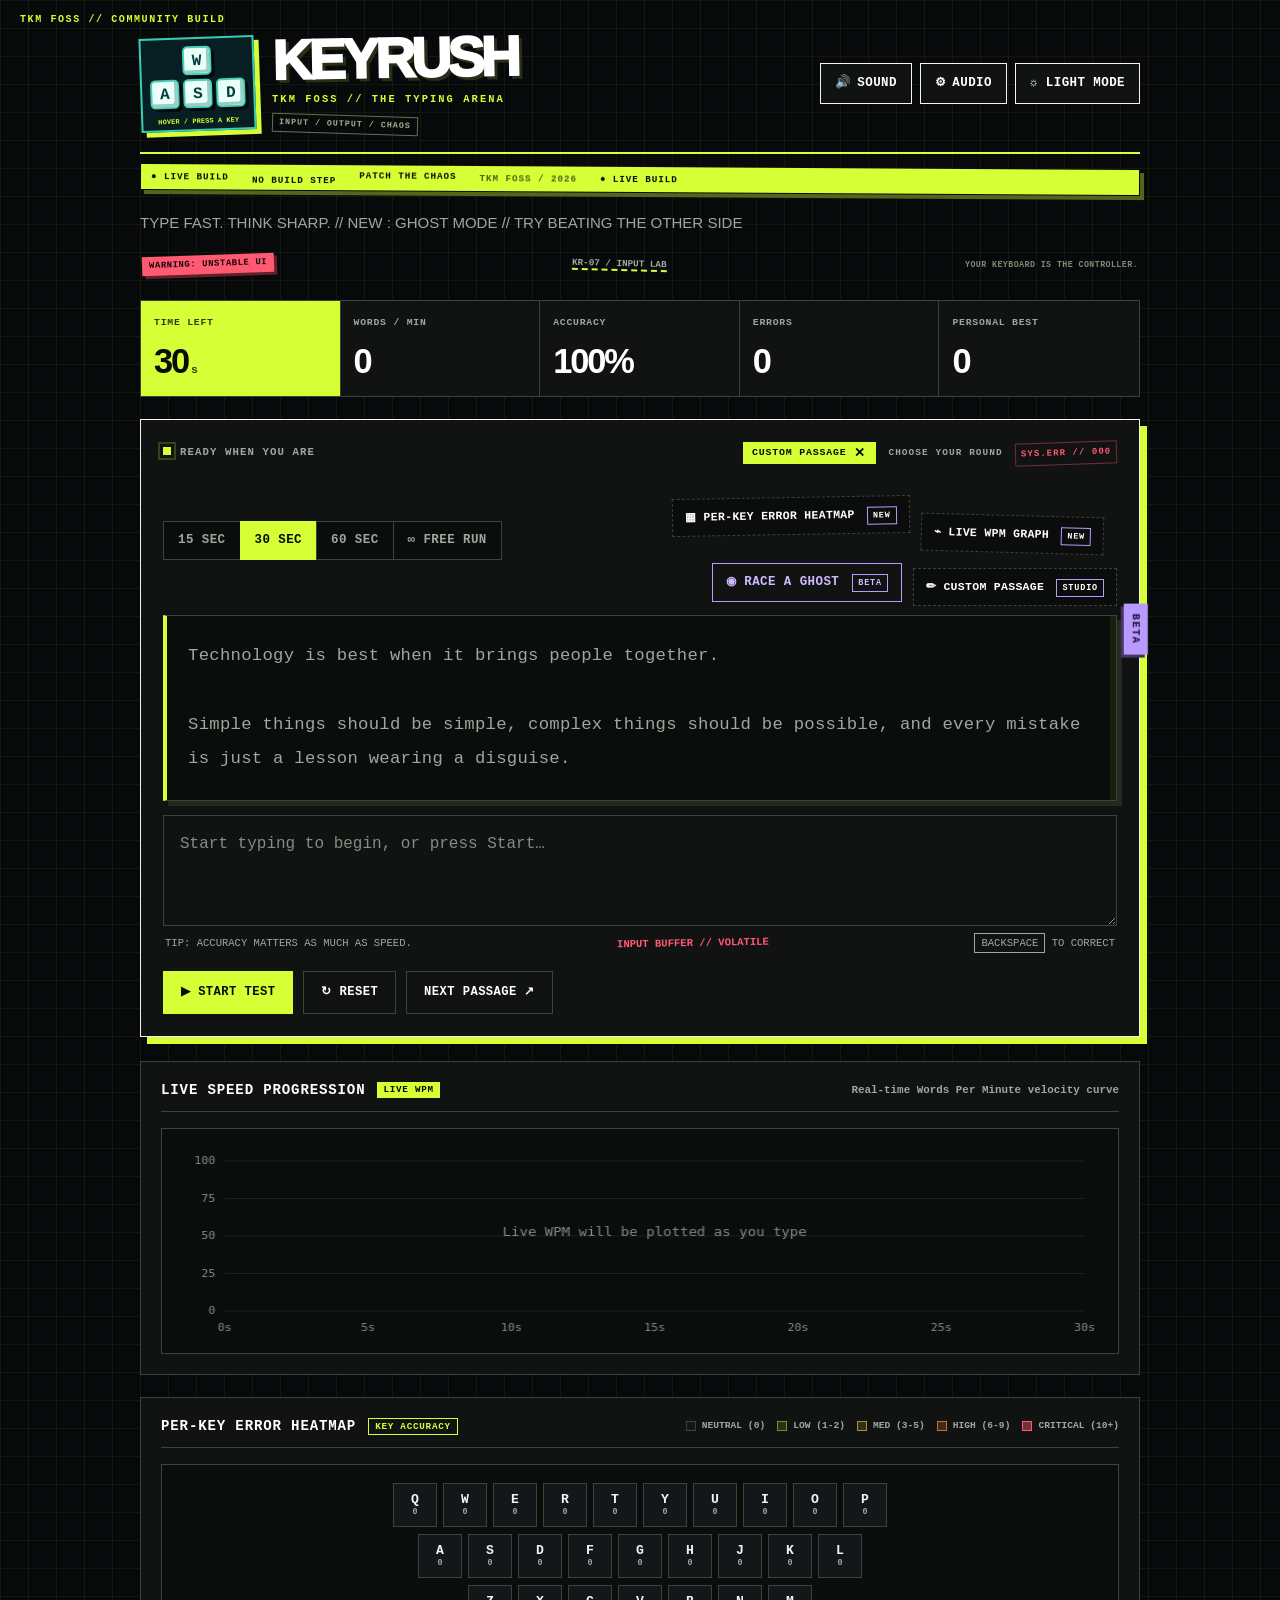
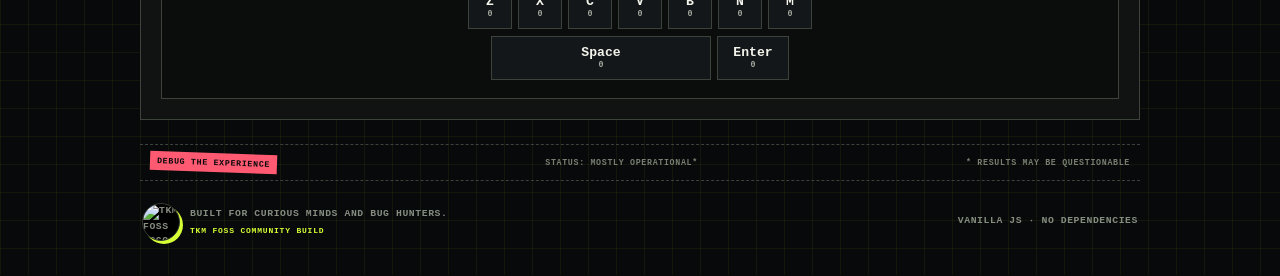
==== commit 325c6336: "Feat/issue 41 free run mode (#47) * feat(mode): implement untimed free-run passage completion mode w" ====
--- a/index.html
+++ b/index.html
@@ -38,7 +38,7 @@
     <div class="chaos-strip"><span class="warning-sticker">WARNING: UNSTABLE UI</span><span class="serial">KR-07 / INPUT LAB</span><span class="micro-copy">YOUR KEYBOARD IS THE CONTROLLER.</span></div>
 
     <section class="stats" aria-label="Live typing statistics">
-      <div class="stat"><span class="stat-label">Time left</span><span id="time" class="stat-value">30<span class="unit">s</span></span></div>
+      <div class="stat"><span id="time-stat-label" class="stat-label">Time left</span><span id="time" class="stat-value">30<span class="unit">s</span></span></div>
       <div class="stat"><span class="stat-label">Words / min</span><span id="wpm" class="stat-value">0</span></div>
       <div class="stat"><span class="stat-label">Accuracy</span><span id="accuracy" class="stat-value">100%</span></div>
       <div class="stat"><span class="stat-label">Errors</span><span id="mistakes" class="stat-value">0</span></div>
@@ -59,6 +59,7 @@
           <button class="time-btn" data-time="15" type="button">15 sec</button>
           <button class="time-btn active" data-time="30" type="button">30 sec</button>
           <button class="time-btn" data-time="60" type="button">60 sec</button>
+          <button class="time-btn" data-time="0" type="button" title="Untimed Free Run (Passage Completion)" aria-label="Untimed Free Run">∞ Free Run</button>
         </div>
         <div class="feature-buttons" aria-label="Experimental features">
           <button id="heatmap-btn" class="feature-btn" type="button">▦ Per-key error heatmap <span class="soon">NEW</span></button>
@@ -69,11 +70,12 @@
       </div>
       <div id="passage" class="passage" aria-label="Text to type"></div>
       <label class="sr-only" for="typing-input">Type the passage here</label>
-      <textarea id="typing-input" class="typing-input" rows="3" placeholder="Press Start, then type the passage here…" disabled spellcheck="false" autocapitalize="off" autocomplete="off"></textarea>
+      <textarea id="typing-input" class="typing-input" rows="3" placeholder="Start typing to begin, or press Start…" spellcheck="false" autocapitalize="off" autocomplete="off"></textarea>
       <div class="input-hint"><span>TIP: Accuracy matters as much as speed.</span><span class="input-warning">INPUT BUFFER // VOLATILE</span><span><kbd>Backspace</kbd> to correct</span></div>
       <div id="result" class="result hidden" role="status"></div>
       <div class="controls">
         <button id="start-btn" class="btn btn-primary" type="button">▶ Start test</button>
+        <button id="stop-btn" class="btn btn-secondary hidden" type="button">■ Finish run</button>
         <button id="reset-btn" class="btn btn-secondary" type="button">↻ Reset</button>
         <button id="next-btn" class="btn btn-secondary" type="button">Next passage ↗</button>
         <button id="replay-btn" class="btn btn-replay hidden" type="button">▶ Watch Replay</button>
--- a/style.css
+++ b/style.css
@@ -2001,586 +2001,3 @@
   0% { height: 4px; }
   100% { height: 18px; }
 }
-
-
-/* ==========================================================
-   FULL-PAGE RESPONSIVE LAYOUT
-   Test branch: laptop, desktop and large-screen refinement.
-   Visual-only overrides: existing HTML hooks and JS are kept.
-   ========================================================== */
-
-:root {
-  --layout-max: 1520px;
-  --layout-gap: clamp(14px, 1.5vw, 24px);
-}
-
-html {
-  scroll-behavior: smooth;
-  scroll-padding-top: 24px;
-}
-
-body {
-  align-items: flex-start;
-  justify-content: center;
-  padding: clamp(24px, 3vw, 48px) clamp(16px, 3.2vw, 56px) 32px;
-  line-height: 1.5;
-}
-
-.container {
-  width: min(100%, var(--layout-max));
-  max-width: var(--layout-max);
-  margin: 0 auto;
-}
-
-.topbar {
-  align-items: center;
-  gap: 24px;
-  margin-bottom: 18px;
-  padding-bottom: 20px;
-}
-
-.brand {
-  min-width: 0;
-  gap: clamp(12px, 1.5vw, 22px);
-}
-
-.brand-copy {
-  min-width: 0;
-}
-
-.brand h1 {
-  font-size: clamp(2.35rem, 4.2vw, 4rem);
-}
-
-.brand-stamp {
-  display: inline-block;
-  margin-top: 8px;
-}
-
-.icon-btn {
-  flex: 0 0 auto;
-  min-height: 44px;
-}
-
-.ticker {
-  display: flex;
-  flex-wrap: wrap;
-  align-items: center;
-  gap: 10px clamp(14px, 2vw, 28px);
-  min-height: 34px;
-  padding: 7px 12px;
-}
-
-.subtitle {
-  max-width: 900px;
-  margin: 18px 0 14px;
-  font-size: clamp(.92rem, 1.1vw, 1.05rem);
-}
-
-.chaos-strip {
-  display: flex;
-  flex-wrap: wrap;
-  align-items: center;
-  gap: 8px 14px;
-  margin: 0 0 18px;
-}
-
-.stats {
-  grid-template-columns: repeat(5, minmax(0, 1fr));
-  gap: 10px;
-  margin: 0 0 18px;
-  border: 0;
-}
-
-.stat {
-  display: flex;
-  flex-direction: column;
-  justify-content: space-between;
-  min-height: 104px;
-  padding: 16px clamp(13px, 1.35vw, 22px);
-  border: 1px solid var(--border);
-  background: var(--panel);
-}
-
-.stat:last-child {
-  border-right: 1px solid var(--border);
-}
-
-.stat-label {
-  margin-bottom: 9px;
-  font-size: .64rem;
-}
-
-.stat-value {
-  font-size: clamp(1.55rem, 2.15vw, 2.3rem);
-}
-
-.test-panel {
-  padding: clamp(20px, 2.2vw, 34px);
-  border: 1px solid var(--text);
-  box-shadow: 7px 7px 0 var(--accent);
-}
-
-.panel-heading {
-  min-height: 28px;
-  flex-wrap: wrap;
-  row-gap: 6px;
-}
-
-.toolbar {
-  display: grid;
-  grid-template-columns: auto minmax(0, 1fr);
-  align-items: center;
-  gap: 14px 20px;
-  margin: 22px 0 24px;
-}
-
-.timer-options {
-  display: flex;
-  flex-wrap: wrap;
-  gap: 8px;
-}
-
-.time-btn {
-  min-height: 42px;
-  padding: 10px 16px;
-}
-
-.feature-buttons {
-  display: flex;
-  flex-wrap: wrap;
-  justify-content: flex-end;
-  gap: 8px;
-  min-width: 0;
-}
-
-.feature-btn,
-.ghost-btn {
-  min-height: 42px;
-  padding: 10px 13px;
-  white-space: normal;
-}
-
-.passage {
-  min-height: 142px;
-  padding: clamp(20px, 2.2vw, 32px);
-  font-size: clamp(1.05rem, 1.25vw, 1.3rem);
-  line-height: 1.95;
-  overflow-wrap: anywhere;
-}
-
-.typing-input {
-  display: block;
-  width: 100%;
-  min-height: 132px;
-  margin-top: 14px;
-  padding: 18px 20px;
-  font-size: clamp(1rem, 1.1vw, 1.12rem);
-  line-height: 1.7;
-}
-
-.input-hint {
-  flex-wrap: wrap;
-  row-gap: 6px;
-  margin-top: 10px;
-}
-
-.controls {
-  display: flex;
-  flex-wrap: wrap;
-  gap: 10px;
-  margin-top: 20px;
-}
-
-.controls .btn {
-  min-height: 46px;
-  padding: 12px 18px;
-}
-
-.analytics-section {
-  display: grid;
-  grid-template-columns: minmax(0, 1.08fr) minmax(0, .92fr);
-  align-items: stretch;
-  gap: var(--layout-gap);
-  margin: 24px 0;
-}
-
-.analytics-card {
-  min-width: 0;
-  min-height: 310px;
-  padding: clamp(18px, 1.8vw, 26px);
-}
-
-.card-header {
-  align-items: flex-start;
-  flex-wrap: wrap;
-  gap: 12px;
-}
-
-.card-title-group {
-  min-width: 0;
-  flex-wrap: wrap;
-  gap: 8px 10px;
-}
-
-.card-title-group h3 {
-  margin: 0;
-  font-size: clamp(1rem, 1.2vw, 1.2rem);
-}
-
-.card-subtitle {
-  max-width: 100%;
-}
-
-.chart-wrapper {
-  width: 100%;
-  min-width: 0;
-  min-height: 220px;
-  flex: 1 1 auto;
-}
-
-#wpm-chart {
-  display: block;
-  width: 100%;
-  max-width: 100%;
-  height: 220px;
-}
-
-.heatmap-legend {
-  display: flex;
-  flex-wrap: wrap;
-  gap: 7px 12px;
-}
-
-.keyboard-layout {
-  width: 100%;
-  max-width: 100%;
-  overflow-x: auto;
-  padding-bottom: 6px;
-}
-
-.bottom-chaos {
-  display: flex;
-  flex-wrap: wrap;
-  justify-content: space-between;
-  gap: 8px 16px;
-  margin: 8px 0 16px;
-}
-
-footer {
-  display: flex;
-  flex-wrap: wrap;
-  align-items: center;
-  justify-content: space-between;
-  gap: 12px 20px;
-  padding-top: 16px;
-}
-
-.foss-credit {
-  min-width: 0;
-}
-
-/* Replay stays an overlay and never changes the page layout. */
-.replay-modal {
-  position: fixed;
-  inset: 0;
-  z-index: 1000;
-  display: grid;
-  place-items: center;
-  overflow-y: auto;
-  padding: 24px;
-  background: rgba(0, 0, 0, .82);
-  backdrop-filter: blur(8px);
-}
-
-.replay-modal.hidden {
-  display: none;
-}
-
-.replay-card {
-  width: min(100%, 1080px);
-  max-height: min(90vh, 900px);
-  overflow-y: auto;
-  padding: clamp(18px, 2vw, 30px);
-  border: 1px solid var(--accent);
-  background: var(--panel);
-  box-shadow: 8px 8px 0 var(--accent);
-}
-
-.replay-header,
-.replay-hud,
-.replay-controls {
-  display: flex;
-  flex-wrap: wrap;
-  align-items: center;
-  justify-content: space-between;
-  gap: 12px;
-}
-
-.replay-hud {
-  display: grid;
-  grid-template-columns: repeat(4, minmax(0, 1fr));
-  margin: 18px 0;
-}
-
-.replay-passage {
-  max-height: 35vh;
-  overflow-y: auto;
-}
-
-.scrubber-container {
-  margin-top: 18px;
-}
-
-.replay-scrubber {
-  width: 100%;
-}
-
-@media (min-width: 1800px) {
-  :root {
-    --layout-max: 1640px;
-  }
-
-  .stats {
-    gap: 14px;
-  }
-
-  .stat {
-    min-height: 116px;
-    padding: 19px 22px;
-  }
-
-  .test-panel {
-    padding: 38px;
-  }
-
-  .analytics-card {
-    min-height: 350px;
-    padding: 30px;
-  }
-
-  .chart-wrapper,
-  #wpm-chart {
-    min-height: 250px;
-    height: 250px;
-  }
-}
-
-@media (max-width: 1100px) {
-  body {
-    padding: 28px 22px;
-  }
-
-  .toolbar {
-    grid-template-columns: 1fr;
-  }
-
-  .feature-buttons {
-    justify-content: flex-start;
-  }
-
-  .analytics-section {
-    grid-template-columns: 1fr;
-  }
-
-  .analytics-card {
-    min-height: 280px;
-  }
-}
-
-@media (max-width: 760px) {
-  body {
-    padding: 24px 16px;
-  }
-
-  .stats {
-    grid-template-columns: repeat(3, minmax(0, 1fr));
-  }
-
-  .stat {
-    min-height: 92px;
-  }
-
-  .panel-heading .tiny-label {
-    display: none;
-  }
-
-  .passage {
-    min-height: 120px;
-    line-height: 1.8;
-  }
-
-  .replay-hud {
-    grid-template-columns: repeat(2, minmax(0, 1fr));
-  }
-}
-
-@media (max-width: 520px) {
-  body {
-    padding: 20px 12px 24px;
-  }
-
-  body:before {
-    display: none;
-  }
-
-  .topbar {
-    align-items: flex-start;
-    flex-direction: column;
-    gap: 16px;
-  }
-
-  .brand {
-    width: 100%;
-  }
-
-  .brand h1 {
-    font-size: clamp(2.2rem, 12vw, 3.2rem);
-  }
-
-  .brand-stamp,
-  .serial,
-  .micro-copy {
-    display: none;
-  }
-
-  .icon-btn {
-    align-self: flex-start;
-  }
-
-  .ticker {
-    gap: 7px 12px;
-    font-size: .58rem;
-  }
-
-  .subtitle {
-    margin: 16px 0 12px;
-  }
-
-  .chaos-strip {
-    margin-bottom: 14px;
-  }
-
-  .stats {
-    grid-template-columns: repeat(2, minmax(0, 1fr));
-    gap: 8px;
-  }
-
-  .stat {
-    min-height: 84px;
-    padding: 12px;
-  }
-
-  .stat-label {
-    font-size: .58rem;
-  }
-
-  .test-panel {
-    padding: 16px;
-    box-shadow: 4px 4px 0 var(--accent);
-  }
-
-  .toolbar {
-    gap: 12px;
-    margin: 16px 0;
-  }
-
-  .timer-options {
-    display: grid;
-    grid-template-columns: repeat(3, minmax(0, 1fr));
-  }
-
-  .time-btn {
-    padding: 9px 6px;
-  }
-
-  .feature-buttons {
-    display: grid;
-    grid-template-columns: 1fr;
-  }
-
-  .feature-btn,
-  .ghost-btn {
-    width: 100%;
-    text-align: left;
-  }
-
-  .passage {
-    padding: 16px;
-    font-size: 1rem;
-  }
-
-  .typing-input {
-    min-height: 116px;
-    padding: 14px;
-  }
-
-  .input-hint {
-    align-items: flex-start;
-    flex-direction: column;
-  }
-
-  .controls {
-    display: grid;
-    grid-template-columns: repeat(2, minmax(0, 1fr));
-  }
-
-  .controls .btn {
-    width: 100%;
-    padding-inline: 10px;
-    font-size: .68rem;
-  }
-
-  .analytics-card {
-    min-height: 0;
-    padding: 16px;
-  }
-
-  .chart-wrapper,
-  #wpm-chart {
-    min-height: 190px;
-    height: 190px;
-  }
-
-  .keyboard-layout {
-    margin-top: 12px;
-  }
-
-  .bottom-chaos {
-    flex-direction: column;
-    align-items: flex-start;
-  }
-
-  footer {
-    align-items: flex-start;
-    flex-direction: column;
-  }
-
-  .replay-modal {
-    padding: 10px;
-  }
-
-  .replay-hud {
-    gap: 8px;
-  }
-
-  .replay-card {
-    padding: 14px;
-    box-shadow: 4px 4px 0 var(--accent);
-  }
-}
-
-@media (prefers-reduced-motion: reduce) {
-  html {
-    scroll-behavior: auto;
-  }
-
-  *,
-  *::before,
-  *::after {
-    animation-duration: .01ms !important;
-    animation-iteration-count: 1 !important;
-    scroll-behavior: auto !important;
-    transition-duration: .01ms !important;
-  }
-}
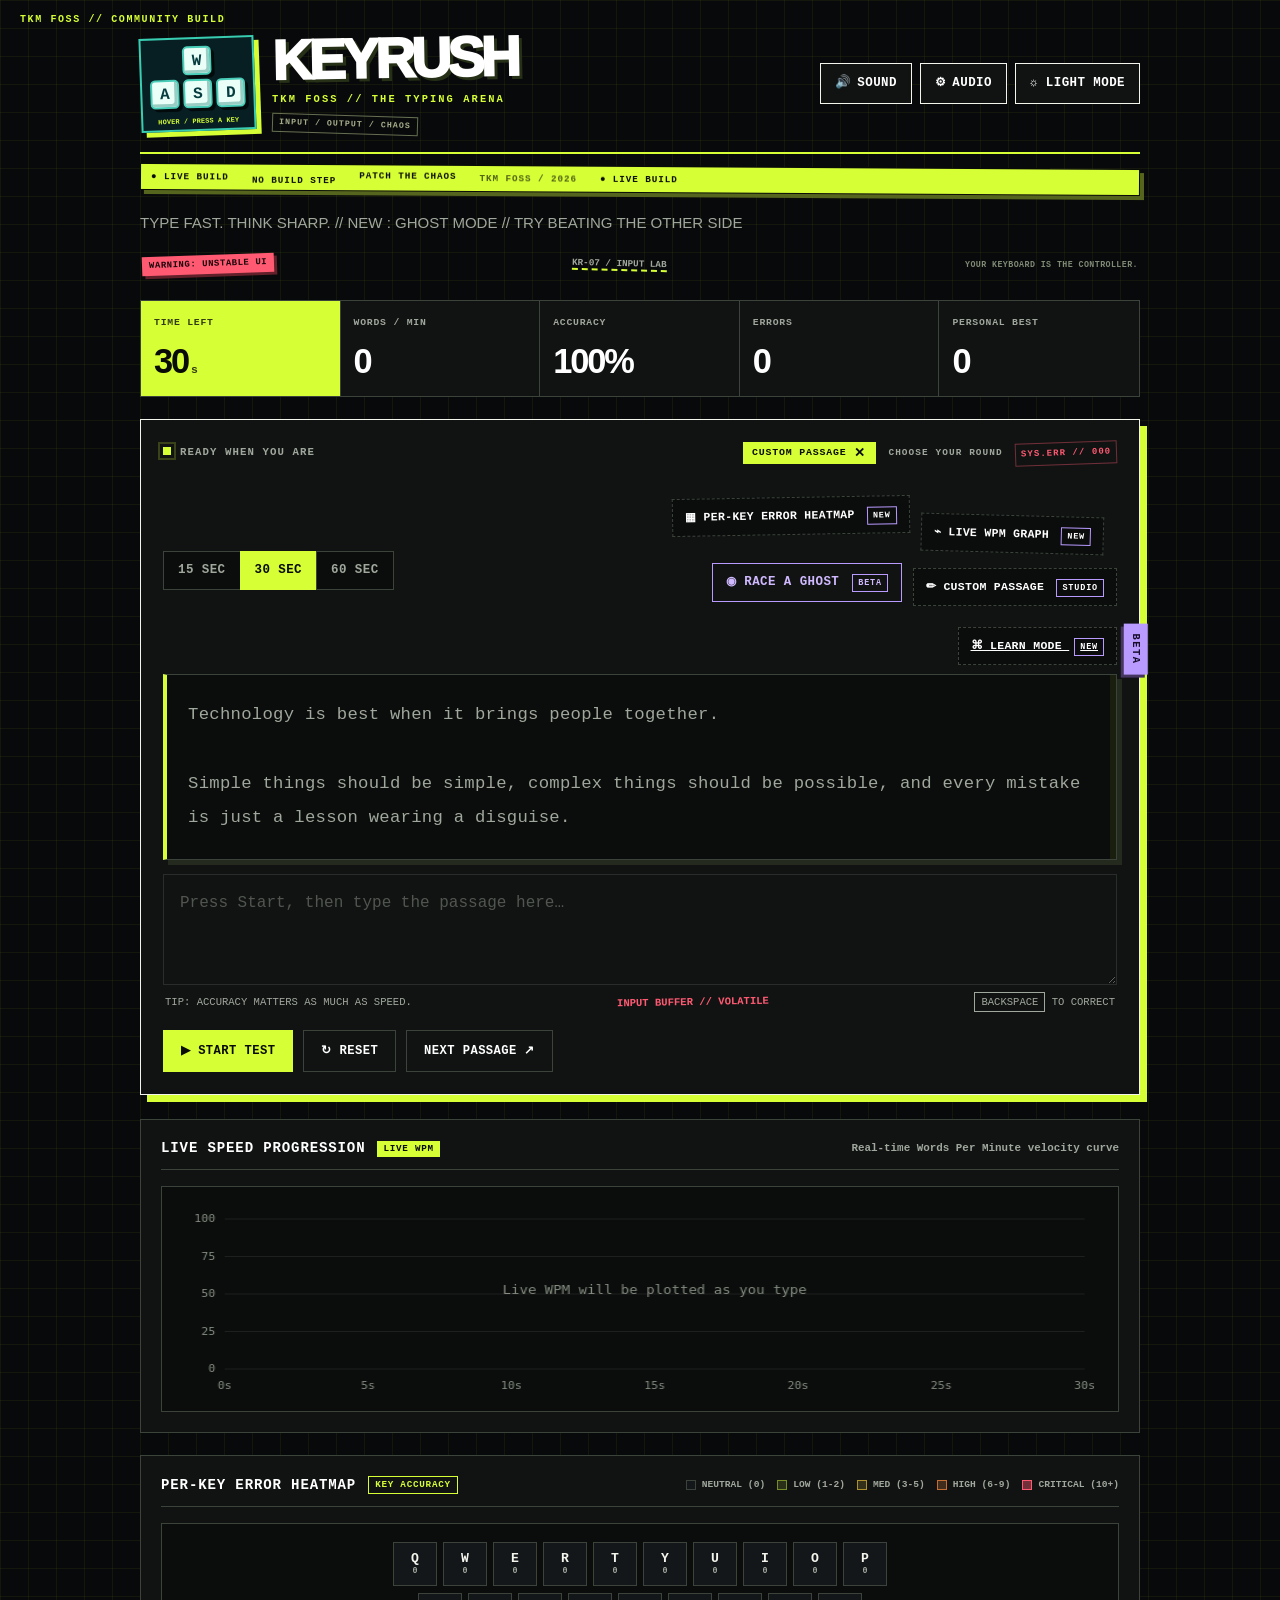
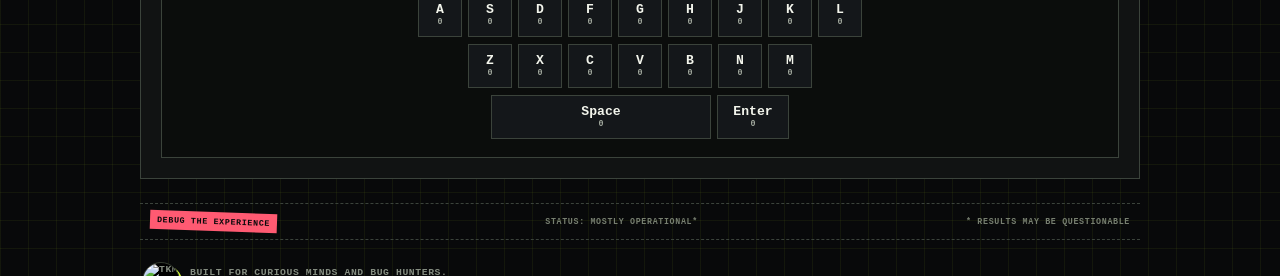
==== commit 3add95b6: "feat(learn): add Learn Mode entry to the main toolbar" ====
--- a/index.html
+++ b/index.html
@@ -38,7 +38,7 @@
     <div class="chaos-strip"><span class="warning-sticker">WARNING: UNSTABLE UI</span><span class="serial">KR-07 / INPUT LAB</span><span class="micro-copy">YOUR KEYBOARD IS THE CONTROLLER.</span></div>
 
     <section class="stats" aria-label="Live typing statistics">
-      <div class="stat"><span id="time-stat-label" class="stat-label">Time left</span><span id="time" class="stat-value">30<span class="unit">s</span></span></div>
+      <div class="stat"><span class="stat-label">Time left</span><span id="time" class="stat-value">30<span class="unit">s</span></span></div>
       <div class="stat"><span class="stat-label">Words / min</span><span id="wpm" class="stat-value">0</span></div>
       <div class="stat"><span class="stat-label">Accuracy</span><span id="accuracy" class="stat-value">100%</span></div>
       <div class="stat"><span class="stat-label">Errors</span><span id="mistakes" class="stat-value">0</span></div>
@@ -59,23 +59,22 @@
           <button class="time-btn" data-time="15" type="button">15 sec</button>
           <button class="time-btn active" data-time="30" type="button">30 sec</button>
           <button class="time-btn" data-time="60" type="button">60 sec</button>
-          <button class="time-btn" data-time="0" type="button" title="Untimed Free Run (Passage Completion)" aria-label="Untimed Free Run">∞ Free Run</button>
         </div>
         <div class="feature-buttons" aria-label="Experimental features">
           <button id="heatmap-btn" class="feature-btn" type="button">▦ Per-key error heatmap <span class="soon">NEW</span></button>
           <button id="wpm-graph-btn" class="feature-btn" type="button">⌁ Live WPM graph <span class="soon">NEW</span></button>
           <button id="ghost-btn" class="ghost-btn" type="button">◉ Race a ghost <span class="soon">BETA</span></button>
           <button id="custom-passage-btn" class="feature-btn custom-feature-btn" type="button">✏ Custom passage <span class="soon">STUDIO</span></button>
+          <a id="learn-mode-link" class="feature-btn learn-mode-link" href="learn.html">⌘ Learn Mode <span class="soon">NEW</span></a>
         </div>
       </div>
       <div id="passage" class="passage" aria-label="Text to type"></div>
       <label class="sr-only" for="typing-input">Type the passage here</label>
-      <textarea id="typing-input" class="typing-input" rows="3" placeholder="Start typing to begin, or press Start…" spellcheck="false" autocapitalize="off" autocomplete="off"></textarea>
+      <textarea id="typing-input" class="typing-input" rows="3" placeholder="Press Start, then type the passage here…" disabled spellcheck="false" autocapitalize="off" autocomplete="off"></textarea>
       <div class="input-hint"><span>TIP: Accuracy matters as much as speed.</span><span class="input-warning">INPUT BUFFER // VOLATILE</span><span><kbd>Backspace</kbd> to correct</span></div>
       <div id="result" class="result hidden" role="status"></div>
       <div class="controls">
         <button id="start-btn" class="btn btn-primary" type="button">▶ Start test</button>
-        <button id="stop-btn" class="btn btn-secondary hidden" type="button">■ Finish run</button>
         <button id="reset-btn" class="btn btn-secondary" type="button">↻ Reset</button>
         <button id="next-btn" class="btn btn-secondary" type="button">Next passage ↗</button>
         <button id="replay-btn" class="btn btn-replay hidden" type="button">▶ Watch Replay</button>
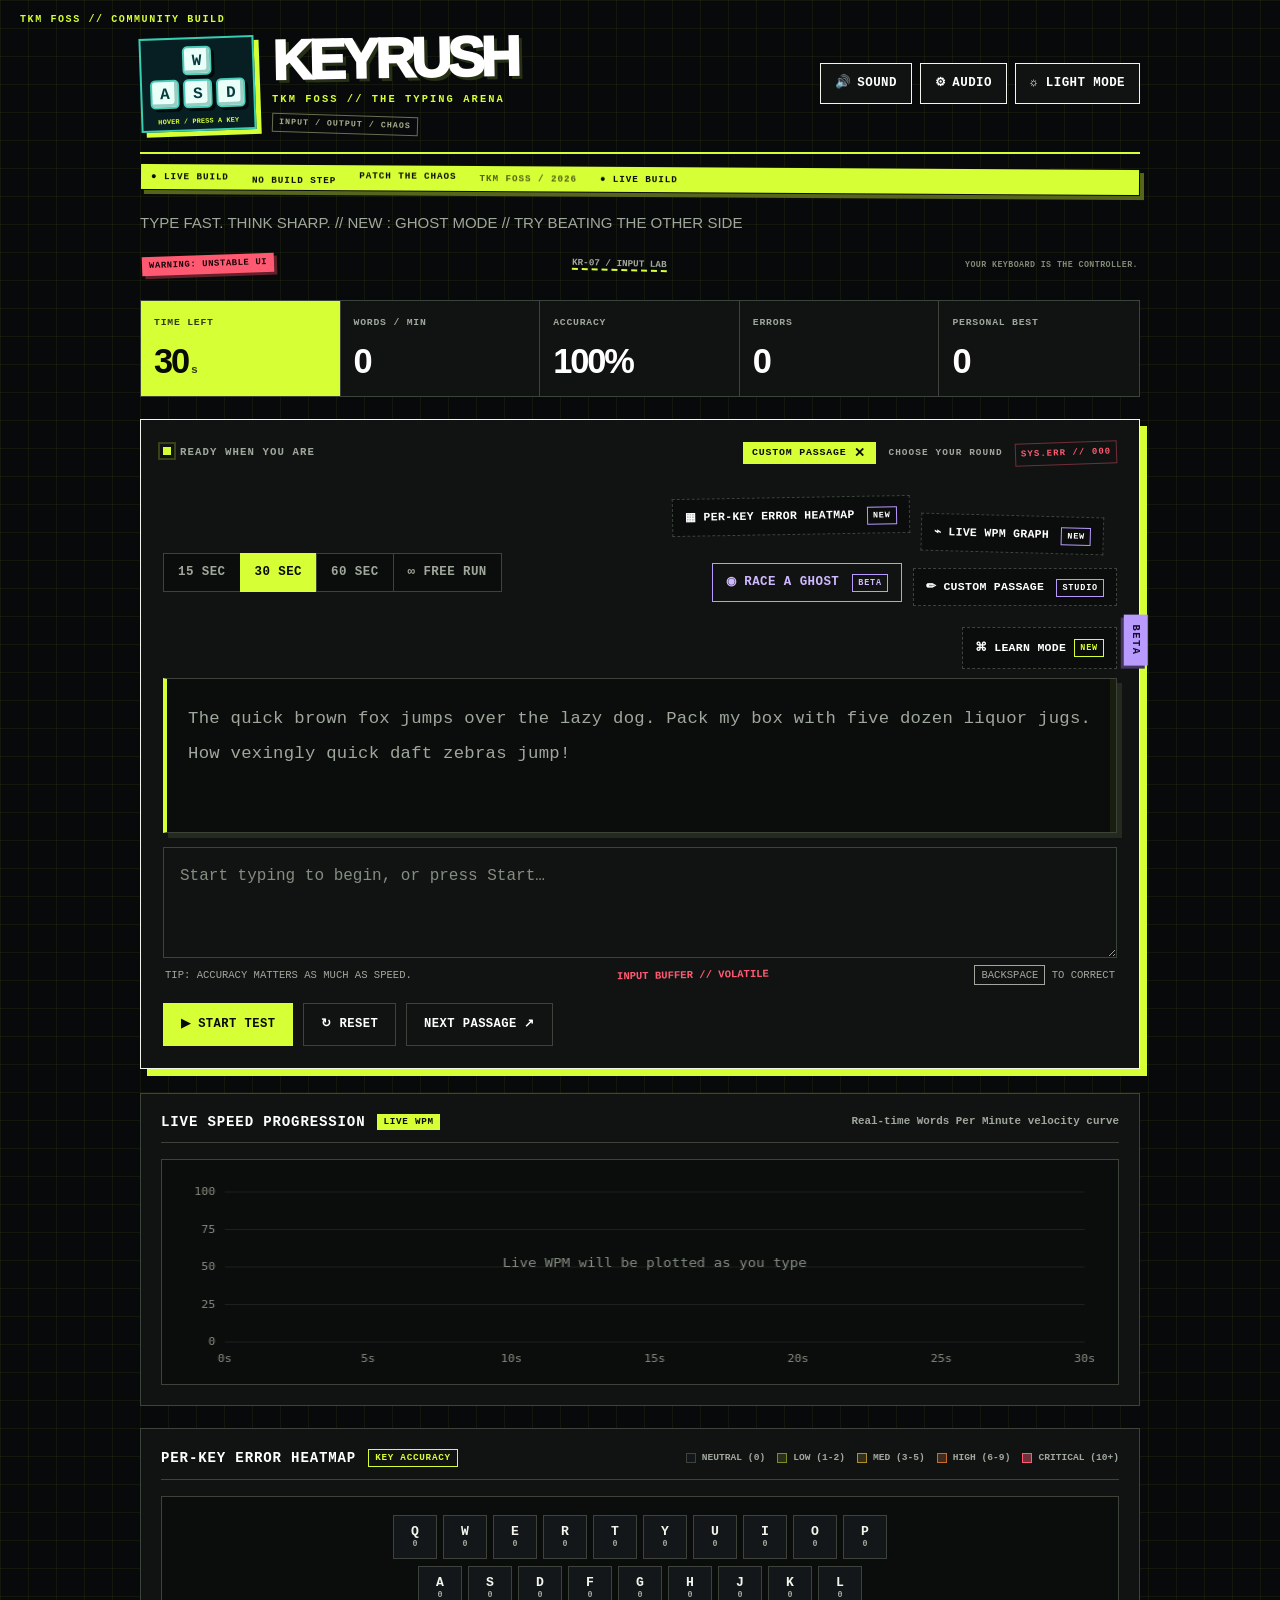
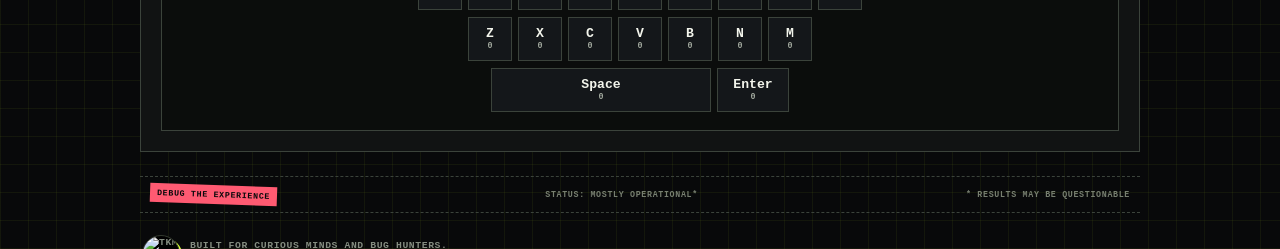
==== commit 1de2cca6: "feat(learn): add Learn Mode entry to practice toolbar" ====
--- a/index.html
+++ b/index.html
@@ -38,7 +38,7 @@
     <div class="chaos-strip"><span class="warning-sticker">WARNING: UNSTABLE UI</span><span class="serial">KR-07 / INPUT LAB</span><span class="micro-copy">YOUR KEYBOARD IS THE CONTROLLER.</span></div>
 
     <section class="stats" aria-label="Live typing statistics">
-      <div class="stat"><span class="stat-label">Time left</span><span id="time" class="stat-value">30<span class="unit">s</span></span></div>
+      <div class="stat"><span id="time-stat-label" class="stat-label">Time left</span><span id="time" class="stat-value">30<span class="unit">s</span></span></div>
       <div class="stat"><span class="stat-label">Words / min</span><span id="wpm" class="stat-value">0</span></div>
       <div class="stat"><span class="stat-label">Accuracy</span><span id="accuracy" class="stat-value">100%</span></div>
       <div class="stat"><span class="stat-label">Errors</span><span id="mistakes" class="stat-value">0</span></div>
@@ -59,6 +59,7 @@
           <button class="time-btn" data-time="15" type="button">15 sec</button>
           <button class="time-btn active" data-time="30" type="button">30 sec</button>
           <button class="time-btn" data-time="60" type="button">60 sec</button>
+          <button class="time-btn" data-time="0" type="button" title="Untimed Free Run (Passage Completion)" aria-label="Untimed Free Run">∞ Free Run</button>
         </div>
         <div class="feature-buttons" aria-label="Experimental features">
           <button id="heatmap-btn" class="feature-btn" type="button">▦ Per-key error heatmap <span class="soon">NEW</span></button>
@@ -70,11 +71,12 @@
       </div>
       <div id="passage" class="passage" aria-label="Text to type"></div>
       <label class="sr-only" for="typing-input">Type the passage here</label>
-      <textarea id="typing-input" class="typing-input" rows="3" placeholder="Press Start, then type the passage here…" disabled spellcheck="false" autocapitalize="off" autocomplete="off"></textarea>
+      <textarea id="typing-input" class="typing-input" rows="3" placeholder="Start typing to begin, or press Start…" spellcheck="false" autocapitalize="off" autocomplete="off"></textarea>
       <div class="input-hint"><span>TIP: Accuracy matters as much as speed.</span><span class="input-warning">INPUT BUFFER // VOLATILE</span><span><kbd>Backspace</kbd> to correct</span></div>
       <div id="result" class="result hidden" role="status"></div>
       <div class="controls">
         <button id="start-btn" class="btn btn-primary" type="button">▶ Start test</button>
+        <button id="stop-btn" class="btn btn-secondary hidden" type="button">■ Finish run</button>
         <button id="reset-btn" class="btn btn-secondary" type="button">↻ Reset</button>
         <button id="next-btn" class="btn btn-secondary" type="button">Next passage ↗</button>
         <button id="replay-btn" class="btn btn-replay hidden" type="button">▶ Watch Replay</button>
--- a/style.css
+++ b/style.css
@@ -2001,3 +2001,7 @@
   0% { height: 4px; }
   100% { height: 18px; }
 }
+
+/* Learn Mode entry in the main feature toolbar. */
+.learn-mode-link{display:inline-flex;align-items:center;gap:3px;text-decoration:none}
+.learn-mode-link .soon{border-color:var(--accent);color:var(--accent)}
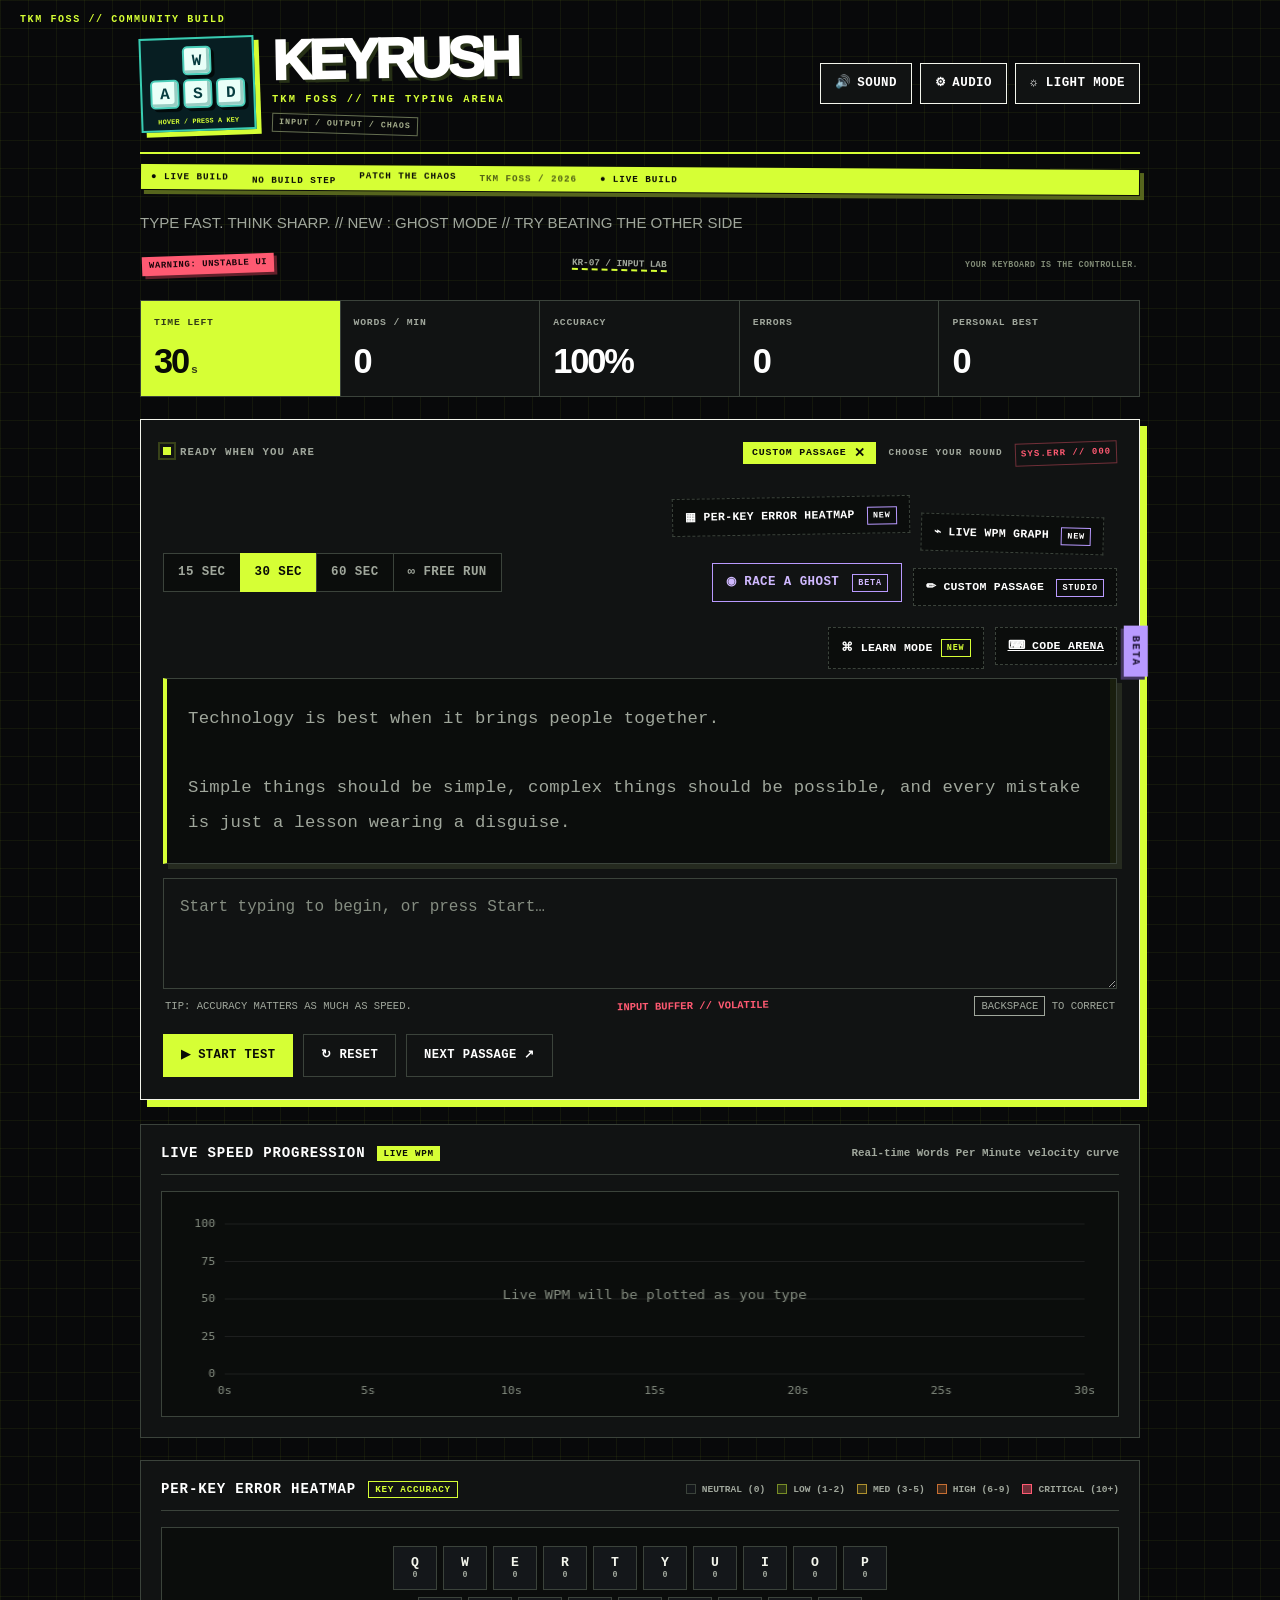
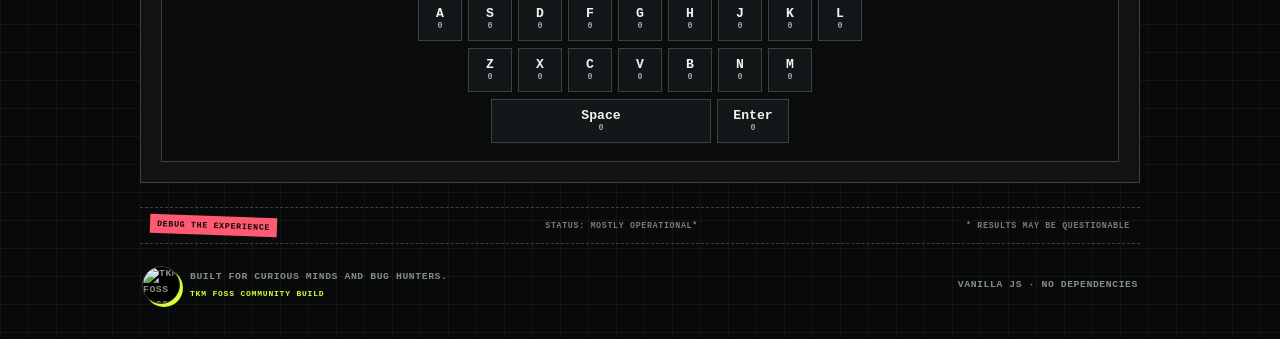
==== commit 2513cc41: "feat(code): integrate arena with shared typing lifecycle and accessible UI" ====
--- a/index.html
+++ b/index.html
@@ -67,6 +67,7 @@
           <button id="ghost-btn" class="ghost-btn" type="button">◉ Race a ghost <span class="soon">BETA</span></button>
           <button id="custom-passage-btn" class="feature-btn custom-feature-btn" type="button">✏ Custom passage <span class="soon">STUDIO</span></button>
           <a id="learn-mode-link" class="feature-btn learn-mode-link" href="learn.html">⌘ Learn Mode <span class="soon">NEW</span></a>
+          <a class="feature-btn" href="code-arena.html">⌨ Code Arena</a>
         </div>
       </div>
       <div id="passage" class="passage" aria-label="Text to type"></div>
--- a/style.css
+++ b/style.css
@@ -2002,6 +2002,7 @@
   100% { height: 18px; }
 }
 
+
 /* Learn Mode entry in the main feature toolbar. */
 .learn-mode-link{display:inline-flex;align-items:center;gap:3px;text-decoration:none}
 .learn-mode-link .soon{border-color:var(--accent);color:var(--accent)}
